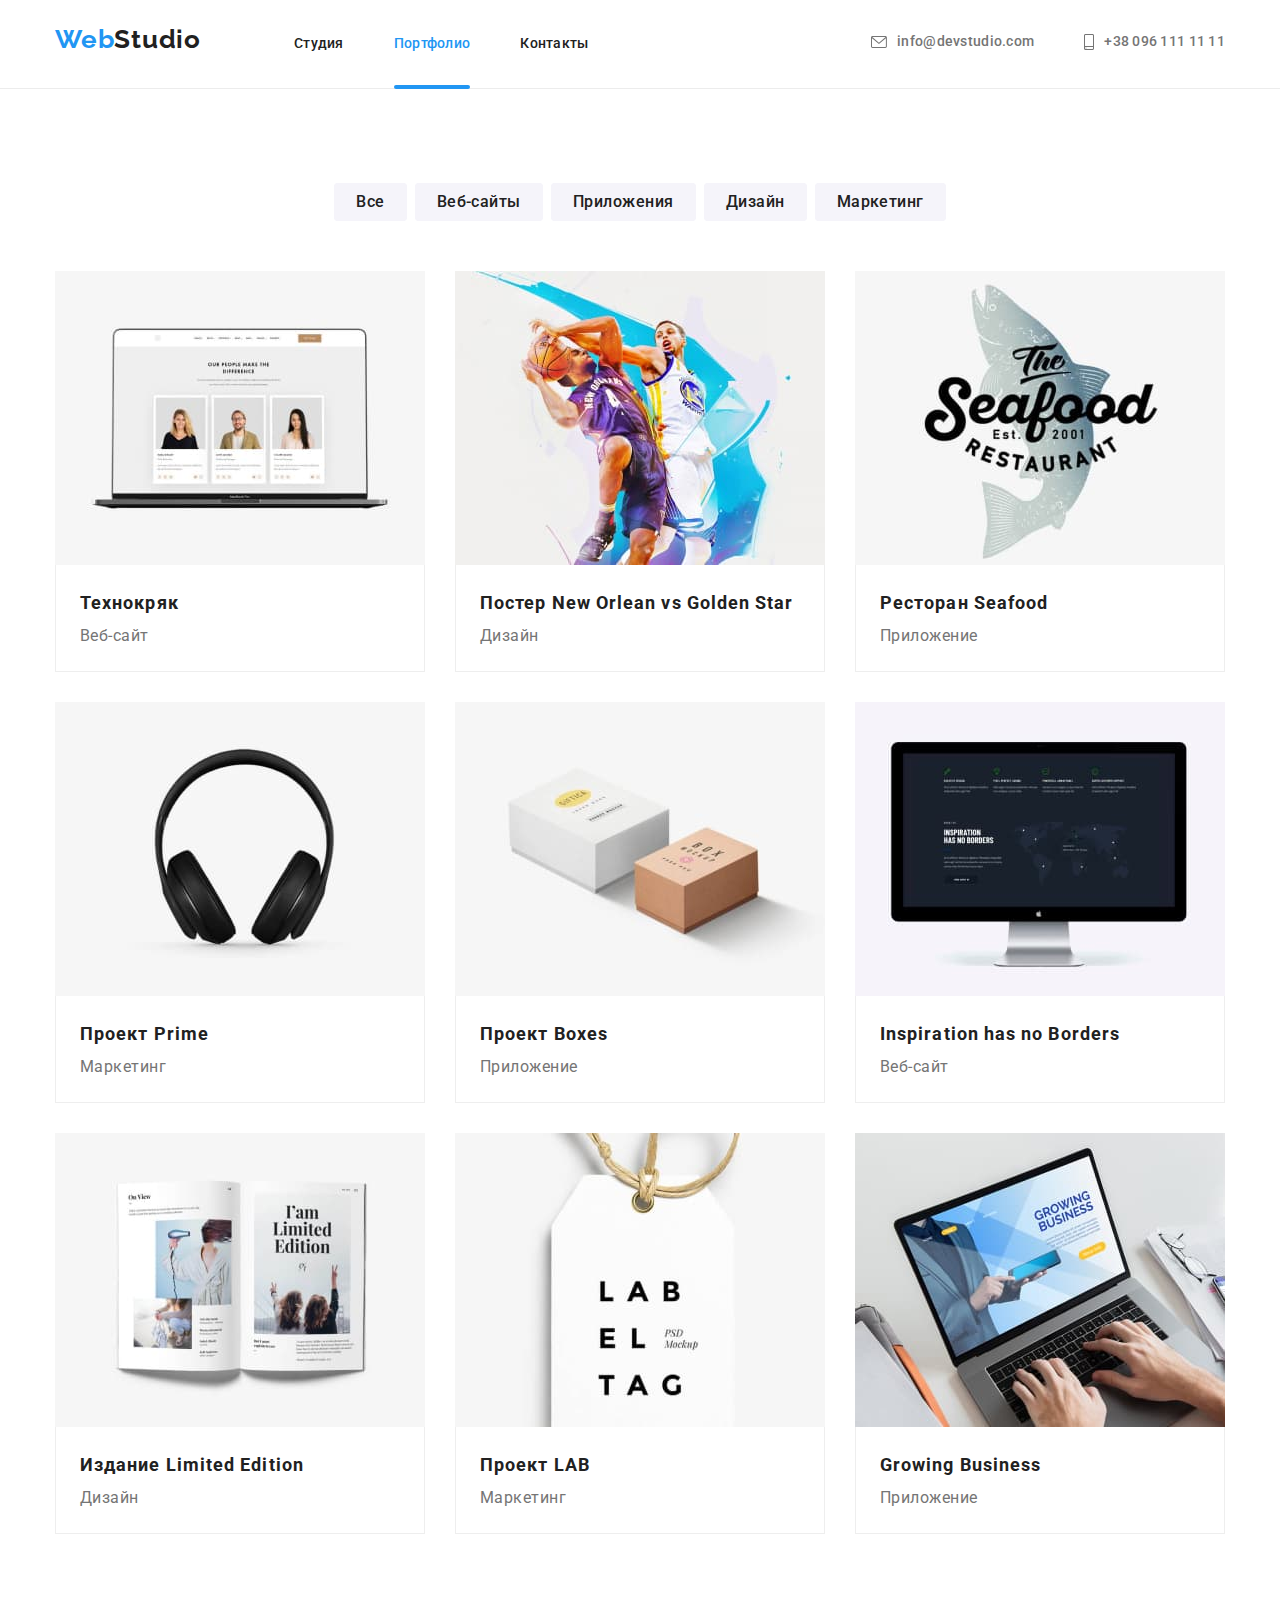
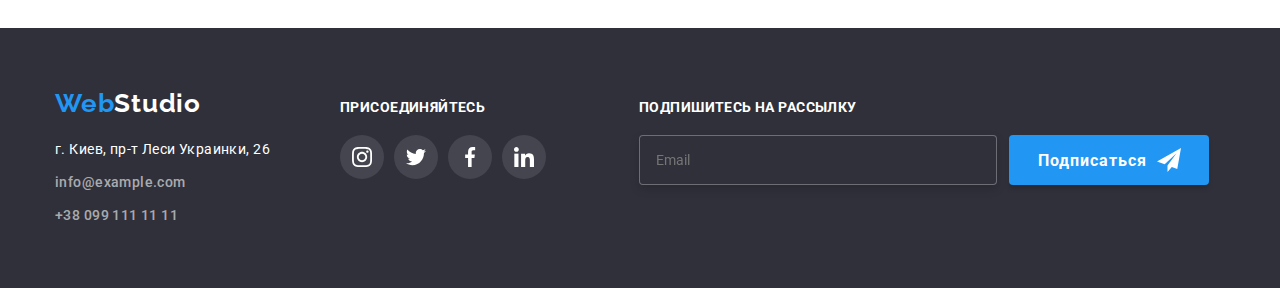
==== portfolio.html @ 43b99957 "features" ====
<!DOCTYPE html>
<html lang="en">
  <head>
    <meta charset="UTF-8" />
    <meta http-equiv="X-UA-Compatible" content="IE=edge" />
    <meta name="viewport" content="width=device-width, initial-scale=1.0" />
    <title>Document</title>
    <link rel="preconnect" href="https://fonts.gstatic.com" />
    <link
      href="https://fonts.googleapis.com/css2?family=Raleway:wght@700&family=Roboto:wght@400;500;700;900&display=swap"
      rel="stylesheet"
    />
    <link
      rel="stylesheet"
      href="https://cdnjs.cloudflare.com/ajax/libs/modern-normalize/1.0.0/modern-normalize.min.css"
    />
    <link rel="stylesheet" href="./css/main.min.css" />
  </head>
  <body>
    <!--Заголовок сайта-->
    <header class="header">
      <div class="container header__container">
        <a class="logo header__logo" href="">
          Web<span class="header__logo--color">Studio</span></a
        >
        <nav class="site-nav">
          <ul class="site-nav__list">
            <li class="site-nav__item">
              <a class="site-nav__link" href="./index.html">Студия</a>
            </li>
            <li class="site-nav__item">
              <a
                class="site-nav__link site-nav__link--current"
                href="./portfolio.html"
                >Портфолио</a
              >
            </li>
            <li class="site-nav__item">
              <a class="site-nav__link" href="">Контакты</a>
            </li>
          </ul>
        </nav>
        <ul class="header-contacts">
          <li class="header-contacts__item">
            <a class="header-contacts__link" href="mailto:info@devstudio.com">
              <svg class="header-contacts__icon" width="16" height="12">
                <use href="./images/symbol-defs.svg#envelope"></use></svg
              >info@devstudio.com</a
            >
          </li>
          <li class="header-contacts__item">
            <a class="header-contacts__link" href="tel:+380961111111">
              <svg class="header-contacts__icon" width="10" height="16">
                <use href="./images/symbol-defs.svg#smartphone"></use>
              </svg>
              +38 096 111 11 11</a
            >
          </li>
        </ul>
      </div>
    </header>
    <main>
      <section class="portfolio">
        <div class="container">
          <h1 class="visually-hidden">Примеры работ</h1>
          <ul class="portfolio__list">
            <li class="portfolio__item">
              <button type="button" class="btn-portfolio">Все</button>
            </li>
            <li class="portfolio__item">
              <button type="button" class="btn-portfolio">Веб-сайты</button>
            </li>
            <li class="portfolio__item">
              <button type="button" class="btn-portfolio">Приложения</button>
            </li>
            <li class="portfolio__item">
              <button type="button" class="btn-portfolio">Дизайн</button>
            </li>
            <li class="portfolio__item">
              <button type="button" class="btn-portfolio">Маркетинг</button>
            </li>
          </ul>
          <ul class="sample-list">
            <li class="sample-list__card">
              <div class="overlay-hidden">
                <img src="./images/img-1-2.jpg" alt="Пример веб-сайта" />
                <div class="overlay">
                  <p class="overlay__text">
                    Технокряк это современная площадка распространения
                    коронавируса. Компании используют эту платформу для
                    цифрового шпионажа и атак на защищённые сервера конкурентов.
                  </p>
                </div>
              </div>
              <div class="sample-list__text">
                <h2 class="sample-list__title">Технокряк</h2>
                <p class="sample-list__description">Веб-сайт</p>
              </div>
            </li>
            <li class="sample-list__card">
              <div class="overlay-hidden">
                <img src="./images/img-2-2.jpg" alt="Пример дизайна постера" />
                <div class="overlay">
                  <p class="overlay__text">
                    Технокряк это современная площадка распространения
                    коронавируса. Компании используют эту платформу для
                    цифрового шпионажа и атак на защищённые сервера конкурентов.
                  </p>
                </div>
              </div>
              <div class="sample-list__text">
                <h2 class="sample-list__title">
                  Постер New Orlean vs Golden Star
                </h2>
                <p class="sample-list__description">Дизайн</p>
              </div>
            </li>
            <li class="sample-list__card">
              <div class="overlay-hidden">
                <img src="./images/img-3-2.jpg" alt="Пример приложения" />
                <div class="overlay">
                  <p class="overlay__text">
                    Технокряк это современная площадка распространения
                    коронавируса. Компании используют эту платформу для
                    цифрового шпионажа и атак на защищённые сервера конкурентов.
                  </p>
                </div>
              </div>
              <div class="sample-list__text">
                <h2 class="sample-list__title">Ресторан Seafood</h2>
                <p class="sample-list__description">Приложение</p>
              </div>
            </li>
            <li class="sample-list__card">
              <div class="overlay-hidden">
                <img src="./images/img-4-2.jpg" alt="Пример маркетинг" />
                <div class="overlay">
                  <p class="overlay__text">
                    Технокряк это современная площадка распространения
                    коронавируса. Компании используют эту платформу для
                    цифрового шпионажа и атак на защищённые сервера конкурентов.
                  </p>
                </div>
              </div>
              <div class="sample-list__text">
                <h2 class="sample-list__title">Проект Prime</h2>
                <p class="sample-list__description">Маркетинг</p>
              </div>
            </li>
            <li class="sample-list__card">
              <div class="overlay-hidden">
                <img src="./images/img-5-2.jpg" alt="Пример приложения" />
                <div class="overlay">
                  <p class="overlay__text">
                    Технокряк это современная площадка распространения
                    коронавируса. Компании используют эту платформу для
                    цифрового шпионажа и атак на защищённые сервера конкурентов.
                  </p>
                </div>
              </div>
              <div class="sample-list__text">
                <h2 class="sample-list__title">Проект Boxes</h2>
                <p class="sample-list__description">Приложение</p>
              </div>
            </li>
            <li class="sample-list__card">
              <div class="overlay-hidden">
                <img src="./images/img-6-2.jpg" alt="Пример веб-сайта" />
                <div class="overlay">
                  <p class="overlay__text">
                    Технокряк это современная площадка распространения
                    коронавируса. Компании используют эту платформу для
                    цифрового шпионажа и атак на защищённые сервера конкурентов.
                  </p>
                </div>
              </div>
              <div class="sample-list__text">
                <h2 class="sample-list__title">Inspiration has no Borders</h2>
                <p class="sample-list__description">Веб-сайт</p>
              </div>
            </li>
            <li class="sample-list__card">
              <div class="overlay-hidden">
                <img src="./images/img-7-2.jpg" alt="Пример дизайна издания" />
                <div class="overlay">
                  <p class="overlay__text">
                    Технокряк это современная площадка распространения
                    коронавируса. Компании используют эту платформу для
                    цифрового шпионажа и атак на защищённые сервера конкурентов.
                  </p>
                </div>
              </div>
              <div class="sample-list__text">
                <h2 class="sample-list__title">Издание Limited Edition</h2>
                <p class="sample-list__description">Дизайн</p>
              </div>
            </li>
            <li class="sample-list__card">
              <div class="overlay-hidden">
                <img src="./images/img-8-2.jpg" alt="Пример маркетинг" />
                <div class="overlay">
                  <p class="overlay__text">
                    Технокряк это современная площадка распространения
                    коронавируса. Компании используют эту платформу для
                    цифрового шпионажа и атак на защищённые сервера конкурентов.
                  </p>
                </div>
              </div>
              <div class="sample-list__text">
                <h2 class="sample-list__title">Проект LAB</h2>
                <p class="sample-list__description">Маркетинг</p>
              </div>
            </li>
            <li class="sample-list__card">
              <div class="overlay-hidden">
                <img src="./images/img-9-2.jpg" alt="Пример приложения" />
                <div class="overlay">
                  <p class="overlay__text">
                    Технокряк это современная площадка распространения
                    коронавируса. Компании используют эту платформу для
                    цифрового шпионажа и атак на защищённые сервера конкурентов.
                  </p>
                </div>
              </div>
              <div class="sample-list__text">
                <h2 class="sample-list__title">Growing Business</h2>
                <p class="sample-list__description">Приложение</p>
              </div>
            </li>
          </ul>
        </div>
      </section>
    </main>
    <!--Подвал-->
    <footer class="footer">
      <div class="container">
        <div class="footer__flex">
          <div class="footer__thumb">
            <a class="logo footer__logo" href="">
              <span class="footer__logo--color">Web</span>Studio</a
            >
            <address class="footer__address">
              г. Киев, пр-т Леси Украинки, 26
            </address>
            <address class="footer__address">
              <a class="footer__contacts" href="mailto:info@example.com"
                >info@example.com</a
              ><br />
              <a class="footer__contacts" href="tel:+380991111111"
                >+38 099 111 11 11</a
              >
            </address>
          </div>
          <div class="footer__social-links">
            <h3 class="footer__title">Присоединяйтесь</h3>
            <ul class="footer__social-list">
              <li class="footer__social-item">
                <a class="footer__social-link" href="">
                  <svg class="footer__social-icon" width="20" height="20">
                    <use href="./images/symbol-defs.svg#instagram"></use>
                  </svg>
                </a>
              </li>
              <li class="footer__social-item">
                <a class="footer__social-link" href="">
                  <svg class="footer__social-icon" width="20" height="20">
                    <use href="./images/symbol-defs.svg#twitter"></use>
                  </svg>
                </a>
              </li>
              <li class="footer__social-item">
                <a class="footer__social-link" href="">
                  <svg class="footer__social-icon" width="20" height="20">
                    <use href="./images/symbol-defs.svg#facebook"></use>
                  </svg>
                </a>
              </li>
              <li class="footer__social-item">
                <a class="footer__social-link" href="">
                  <svg class="footer__social-icon" width="20" height="20">
                    <use href="./images/symbol-defs.svg#linkedin"></use>
                  </svg>
                </a>
              </li>
            </ul>
          </div>
          <div class="footer__mailing">
            <h3 class="footer__title">Подпишитесь на рассылку</h3>
            <div class="footer__mailing-item">
              <label for="">
                <input
                  class="footer__mailing-field"
                  type="text"
                  placeholder="Email"
                />
              </label>
              <button class="footer__submit-button">
                Подписаться
                <svg class="footer__submit-icon" width="24" height="24">
                  <use href="./images/symbol-defs.svg#icon-icon-send"></use>
                </svg>
              </button>
            </div>
          </div>
        </div>
      </div>
    </footer>
  </body>
</html>
---- css/main.min.css ----
:root{--primary-text-color: #757575;--title-text-color: #212121;--h1-text-color: #ffffff;--accent-text-color: #2196f3;--main-font: "Roboto", sans-serif;--title-font: "Raleway", sans-serif;--bg-dark-color: #2f303a;--bg-grey-color: #f5f4fa;--bg-white-color: #ffffff;--overlay-color: rgba(47, 48, 58, 0.4);--background-color: #afb1b8;--backdrop-color: rgba(0, 0, 0, 0.2)}.logo{color:var(--accent-text-color);font-family:var(--title-font);font-weight:700;font-size:26px;line-height:1.19;letter-spacing:0.03em}.header__logo--color{color:var(--title-text-color)}.footer__logo--color{color:var(--accent-text-color)}.footer__logo{color:var(--h1-text-color);display:block;margin-bottom:20px}.btn{font-family:var(--main-font);font-style:normal;font-weight:700;font-size:16px;line-height:1.87;display:-webkit-box;display:-ms-flexbox;display:flex;-webkit-box-align:center;-ms-flex-align:center;align-items:center;text-align:center;letter-spacing:0.06em;color:var(--h1-text-color);background-color:var(--accent-text-color);cursor:pointer;margin-right:auto;margin-left:auto;-webkit-box-shadow:0px 4px 4px rgba(0,0,0,0.15);box-shadow:0px 4px 4px rgba(0,0,0,0.15);border-radius:4px;border:none;min-width:200px;min-height:50px;padding:10px 32px}.btn-portfolio{font-family:var(--main-font);font-style:normal;font-weight:500;font-size:16px;line-height:1.62;text-align:center;letter-spacing:0.03em;color:var(--title-text-color);background:#f5f4fa;border-radius:4px;border:none;padding:6px 22px;cursor:pointer;-webkit-transition:background-color 250ms cubic-bezier(0.4, 0, 0.2, 1),color 250ms cubic-bezier(0.4, 0, 0.2, 1),-webkit-box-shadow 250ms cubic-bezier(0.4, 0, 0.2, 1);transition:background-color 250ms cubic-bezier(0.4, 0, 0.2, 1),color 250ms cubic-bezier(0.4, 0, 0.2, 1),-webkit-box-shadow 250ms cubic-bezier(0.4, 0, 0.2, 1);transition:background-color 250ms cubic-bezier(0.4, 0, 0.2, 1),color 250ms cubic-bezier(0.4, 0, 0.2, 1),box-shadow 250ms cubic-bezier(0.4, 0, 0.2, 1);transition:background-color 250ms cubic-bezier(0.4, 0, 0.2, 1),color 250ms cubic-bezier(0.4, 0, 0.2, 1),box-shadow 250ms cubic-bezier(0.4, 0, 0.2, 1),-webkit-box-shadow 250ms cubic-bezier(0.4, 0, 0.2, 1)}.btn-portfolio:hover,.btn-portfolio:focus{background-color:var(--accent-text-color);color:var(--h1-text-color);-webkit-box-shadow:0px 3px 1px rgba(0,0,0,0.1),0px 1px 2px rgba(0,0,0,0.08),0px 2px 2px rgba(0,0,0,0.12);box-shadow:0px 3px 1px rgba(0,0,0,0.1),0px 1px 2px rgba(0,0,0,0.08),0px 2px 2px rgba(0,0,0,0.12)}.form-button{position:absolute;height:50px;width:200px;background-color:var(--accent-text-color);border-color:var(--accent-text-color);color:var(--h1-text-color);font-size:16px;line-height:1.87;font-weight:700;letter-spacing:0.06em;left:0;right:0;top:0;bottom:-461px;margin:auto;border-radius:4px;display:inline-block;cursor:pointer;border:none;-webkit-box-shadow:0px 4px 4px rgba(0,0,0,0.15);box-shadow:0px 4px 4px rgba(0,0,0,0.15);-webkit-transition:background-color 250ms cubic-bezier(0.4, 0, 0.2, 1);transition:background-color 250ms cubic-bezier(0.4, 0, 0.2, 1)}.button-close{position:absolute;top:8px;right:8px;display:-webkit-box;display:-ms-flexbox;display:flex;-webkit-box-align:center;-ms-flex-align:center;align-items:center;-webkit-box-pack:center;-ms-flex-pack:center;justify-content:center;width:30px;height:30px;background-color:var(--h1-text-color);border:1px solid rgba(0,0,0,0.1);border-radius:50%}.button-close:hover,.button-close:focus{border-color:var(--accent-text-color);cursor:pointer;outline:none;fill:var(--accent-text-color)}.footer__submit-button{position:relative;padding-left:29px;padding-top:10px;padding-bottom:10px;padding-right:62px;display:inline-block;color:var(--h1-text-color);background-color:var(--accent-text-color);border-color:var(--accent-text-color);font-weight:700;font-size:16px;line-height:1.87;letter-spacing:0.06em;cursor:pointer;width:200px;height:50px;border:none;border-radius:4px;-webkit-box-shadow:0px 4px 4px rgba(0,0,0,0.15);box-shadow:0px 4px 4px rgba(0,0,0,0.15);-webkit-transition:background-color 250ms cubic-bezier(0.4, 0, 0.2, 1);transition:background-color 250ms cubic-bezier(0.4, 0, 0.2, 1)}html{-webkit-box-sizing:border-box;box-sizing:border-box}*,*::after,*::before{-webkit-box-sizing:border-box;box-sizing:border-box}body{font-family:var(--main-font);color:var(--primary-text-color);background:var(--bg-white-color);font-size:14px;line-height:1.71;letter-spacing:0.02em}img{display:block;max-width:100%;height:auto}.container{width:1200px;padding-left:15px;padding-right:15px;margin:0 auto}h1,h2,h3,h4,h5,h6,p,ul{margin-top:0;margin-bottom:0}a{text-decoration:none}ul{list-style:none;margin:0;padding:0}.visually-hidden{position:absolute !important;clip:rect(1px 1px 1px 1px);clip:rect(1px, 1px, 1px, 1px);padding:0 !important;border:0 !important;height:1px !important;width:1px !important;overflow:hidden}.title{-webkit-box-pack:center;-ms-flex-pack:center;justify-content:center;color:var(--title-text-color);padding-bottom:50px;font-size:36px;line-height:1.16;text-align:center;letter-spacing:0.03em}.overlay-hidden{position:relative;overflow:hidden}.header{border-bottom:1px solid #ececec}.header__container{display:-webkit-box;display:-ms-flexbox;display:flex;-webkit-box-align:baseline;-ms-flex-align:baseline;align-items:baseline}.header__logo{margin-right:93px}.site-nav__list{display:-webkit-box;display:-ms-flexbox;display:flex;list-style:none;margin:0;padding:0}.site-nav__item{position:relative;display:inline-block;padding-top:32px;padding-bottom:32px}.site-nav__item:not(:last-child){margin-right:50px}.site-nav__item .site-nav__link:hover,.site-nav__item .site-nav__link:focus{color:var(--accent-text-color);-webkit-transition:color 250ms cubic-bezier(0.4, 0, 0.2, 1);transition:color 250ms cubic-bezier(0.4, 0, 0.2, 1)}.site-nav__item .site-nav__link--current::after{content:"";display:block;width:100%;height:4px;background-color:var(--accent-text-color);border-radius:2px;position:absolute;bottom:-1px}.site-nav__item .site-nav__link:hover::after,.site-nav__item .site-nav__link:focus::after{content:"";opacity:1;-webkit-transition:-webkit-transform 250ms cubic-bezier(0.4, 0, 0.2, 1);transition:-webkit-transform 250ms cubic-bezier(0.4, 0, 0.2, 1);transition:transform 250ms cubic-bezier(0.4, 0, 0.2, 1);transition:transform 250ms cubic-bezier(0.4, 0, 0.2, 1), -webkit-transform 250ms cubic-bezier(0.4, 0, 0.2, 1)}.site-nav__link{font-weight:500;line-height:1.15;color:var(--title-text-color)}.site-nav__link--current{color:var(--accent-text-color)}.header-contacts{display:-webkit-box;display:-ms-flexbox;display:flex;margin-left:auto;padding:0;-webkit-box-align:center;-ms-flex-align:center;align-items:center;font-weight:500;font-size:14px;line-height:1.14;letter-spacing:0.02em;color:var(--primary-text-color);-webkit-transition:color 250ms cubic-bezier(0.4, 0, 0.2, 1);transition:color 250ms cubic-bezier(0.4, 0, 0.2, 1)}.header-contacts__item{margin-left:50px}.header-contacts__link{display:-webkit-box;display:-ms-flexbox;display:flex;-webkit-box-align:center;-ms-flex-align:center;align-items:center;font-weight:500;font-size:14px;line-height:1.14;letter-spacing:0.02em;color:var(--primary-text-color);-webkit-transition:color 250ms cubic-bezier(0.4, 0, 0.2, 1);transition:color 250ms cubic-bezier(0.4, 0, 0.2, 1)}.header-contacts__link:hover,.header-contacts__link:focus{color:var(--accent-text-color)}.header-contacts__icon{fill:currentColor;margin-right:10px;-webkit-transition:color 250ms cubic-bezier(0.4, 0, 0.2, 1);transition:color 250ms cubic-bezier(0.4, 0, 0.2, 1)}.hero{min-height:600px;max-width:1600px;padding-top:200px;padding-bottom:200px;margin:0 auto;background-image:-webkit-gradient(linear, left top, right top, from(var(--overlay-color)), to(var(--overlay-color))),url(../images/Img.jpg);background-image:linear-gradient(to right, var(--overlay-color), var(--overlay-color)),url(../images/Img.jpg)}.hero__title{font-weight:900;font-size:44px;line-height:1.36;text-align:center;letter-spacing:0.06em;text-transform:uppercase;color:var(--h1-text-color);padding-bottom:30px;max-width:696px;margin:0 auto}.features__container{padding-top:94px}.features__item{-ms-flex-preferred-size:calc((100% - 120px) / 4);flex-basis:calc((100% - 120px) / 4);margin-top:30px;margin-left:30px}.features__thumb{display:-webkit-box;display:-ms-flexbox;display:flex;width:270px;height:120px;-webkit-box-align:center;-ms-flex-align:center;align-items:center;-webkit-box-pack:center;-ms-flex-pack:center;justify-content:center;background:#f5f4fa;border-radius:4px}.features__text{font-size:14px;line-height:1.71;letter-spacing:0.03em;color:var(--primary-text-color);text-align:left;margin-top:10px;width:270px}.features__list{display:-webkit-box;display:-ms-flexbox;display:flex;margin-left:-30px;margin-top:-30px}.features__title{font-weight:700;font-size:14px;line-height:1.14;letter-spacing:0.03em;text-transform:uppercase;color:var(--title-text-color);margin-top:30px}.activity{padding-top:94px;padding-bottom:94px}.activity__list{display:-webkit-box;display:-ms-flexbox;display:flex}.activity__image{position:relative}.activity__image:not(:last-child){margin-right:30px}.activity__icon{position:absolute;width:370px;height:70px;bottom:0;left:0;background:rgba(47,48,58,0.8)}.activity-title{display:-webkit-box;display:-ms-flexbox;display:flex;-webkit-box-align:center;-ms-flex-align:center;align-items:center;-webkit-box-pack:center;-ms-flex-pack:center;justify-content:center;text-transform:uppercase;color:var(--h1-text-color);padding-top:27px;padding-bottom:27px;font-size:14px;line-height:1.14;text-align:center;letter-spacing:0.03em}.team__title{font-family:var(--main-font);font-weight:700;font-size:36px;line-height:1.16;text-align:center;letter-spacing:0.03em;color:var(--title-text-color);-webkit-box-pack:justify;-ms-flex-pack:justify;justify-content:space-between;padding-bottom:50px}.team{padding-top:94px;background-color:var(--bg-grey-color);padding-bottom:94px}.team__card-set{width:1200px;margin:0 auto;display:-webkit-box;display:-ms-flexbox;display:flex;-ms-flex-wrap:wrap;flex-wrap:wrap;margin-left:-30px;margin-top:-30px}.team__card-item{-ms-flex-preferred-size:calc((100% - 30px * 4) / 4);flex-basis:calc((100% - 30px * 4) / 4);margin-left:30px;margin-top:30px;text-align:center;background-color:var(--bg-white-color);-webkit-box-shadow:0px 1px 3px rgba(0,0,0,0.12),0px 1px 1px rgba(0,0,0,0.14),0px 2px 1px rgba(0,0,0,0.2);box-shadow:0px 1px 3px rgba(0,0,0,0.12),0px 1px 1px rgba(0,0,0,0.14),0px 2px 1px rgba(0,0,0,0.2);border-radius:0px 0px 4px 4px}.team__card-text{padding-top:30px;padding-bottom:30px}.team__name-item{color:var(--title-text-color);font-weight:500;font-size:16px;line-height:1.18;letter-spacing:0.03em;-webkit-box-pack:justify;-ms-flex-pack:justify;justify-content:space-between;padding-bottom:10px}.team__item-profession{font-size:16px;line-height:1.18;letter-spacing:0.03em;color:var(--primary-text-color);margin-bottom:16px}.social-links{display:-webkit-box;display:-ms-flexbox;display:flex;-webkit-box-pack:center;-ms-flex-pack:center;justify-content:center;padding:0}.social-links__item{display:-webkit-box;display:-ms-flexbox;display:flex;-webkit-box-align:center;-ms-flex-align:center;align-items:center;-webkit-box-pack:center;-ms-flex-pack:center;justify-content:center}.social-links__item:not(:last-child){margin-right:10px}.social-links__link{color:#afb1b8;width:44px;height:44px;display:-webkit-inline-box;display:-ms-inline-flexbox;display:inline-flex;-webkit-box-pack:center;-ms-flex-pack:center;justify-content:center;-webkit-box-align:center;-ms-flex-align:center;align-items:center;border-radius:50%;-webkit-transition:background-color 250ms cubic-bezier(0.4, 0, 0.2, 1),color 250ms cubic-bezier(0.4, 0, 0.2, 1);transition:background-color 250ms cubic-bezier(0.4, 0, 0.2, 1),color 250ms cubic-bezier(0.4, 0, 0.2, 1)}.social-links__link:hover,.social-links__link:focus{background:var(--accent-text-color);color:var(--h1-text-color)}.social-links__icon{fill:currentColor}.clients{padding-top:94px;padding-bottom:94px}.clients__list{display:-webkit-box;display:-ms-flexbox;display:flex;list-style:none;padding:0;margin:0;text-decoration:none}.clients__item{padding:0;margin:0;border-radius:4px;color:var(--primary-text-color)}.clients__item:not(:last-child){margin-right:30px}.clients__link{width:170px;height:92px;display:-webkit-inline-box;display:-ms-inline-flexbox;display:inline-flex;-webkit-box-pack:center;-ms-flex-pack:center;justify-content:center;-webkit-box-align:center;-ms-flex-align:center;align-items:center;border:1px solid var(--background-color);color:var(--background-color);-webkit-transition:color 250ms cubic-bezier(0.4, 0, 0.2, 1);transition:color 250ms cubic-bezier(0.4, 0, 0.2, 1)}.clients__link:hover,.clients__link:focus{color:var(--accent-text-color);border-color:var(--accent-text-color)}.clients__icon{fill:currentColor}.footer{padding-top:60px;padding-bottom:60px;background-color:var(--bg-dark-color)}.footer__flex{display:-webkit-box;display:-ms-flexbox;display:flex;-webkit-box-align:baseline;-ms-flex-align:baseline;align-items:baseline}.footer__address{font-style:inherit;font-size:14px;line-height:1.71;letter-spacing:0.03em;color:var(--h1-text-color)}.footer__contacts{display:inline-block;margin-top:9px;font-weight:500;font-size:14px;line-height:1.71;letter-spacing:0.03em;color:rgba(255,255,255,0.6);list-style:none;text-decoration:none}.footer__social-links{margin-left:70px}.footer__title{display:inline-block;font-size:14px;line-height:1.14;letter-spacing:0.03em;text-transform:uppercase;color:var(--h1-text-color);margin-bottom:20px}.footer__social-list{display:-webkit-box;display:-ms-flexbox;display:flex}.footer__social-item{-webkit-box-align:center;-ms-flex-align:center;align-items:center}.footer__social-item:not(:last-child){margin-right:10px}.footer__social-link{border-radius:50%;width:44px;height:44px;display:-webkit-inline-box;display:-ms-inline-flexbox;display:inline-flex;-webkit-box-pack:center;-ms-flex-pack:center;justify-content:center;-webkit-box-align:center;-ms-flex-align:center;align-items:center;color:var(--h1-text-color);background:rgba(255,255,255,0.1);-webkit-transition:background-color 250ms cubic-bezier(0.4, 0, 0.2, 1);transition:background-color 250ms cubic-bezier(0.4, 0, 0.2, 1)}.footer__social-link:hover,.footer__social-link:focus{background:var(--accent-text-color)}.footer__social-icon{fill:currentColor}.footer__mailing{margin-left:93px}.footer__mailing-item{display:-webkit-box;display:-ms-flexbox;display:flex}.footer__mailing-field{width:358px;height:50px;margin-right:12px;padding:15px 16px;border:1px solid rgba(255,255,255,0.3);-webkit-filter:drop-shadow(0px 4px 4px rgba(0,0,0,0.15));filter:drop-shadow(0px 4px 4px rgba(0,0,0,0.15));border-radius:4px;color:var(--h1-text-color);background-color:var(--bg-dark-color)}.footer__submit-icon{position:absolute;right:28px;top:13px;bottom:13px;fill:var(--h1-text-color)}.portfolio{padding-top:94px;padding-bottom:94px}.portfolio__list{display:-webkit-box;display:-ms-flexbox;display:flex;margin-bottom:50px;-webkit-box-pack:center;-ms-flex-pack:center;justify-content:center;padding:0}.portfolio__item{background:#f5f4fa;border-radius:4px}.portfolio__item:hover,.portfolio__item:focus{background-color:var(--accent-text-color);color:#ffffff;border-radius:4px;border:none}.portfolio__item:not(:last-child){margin-right:8px}.sample-list{display:-webkit-box;display:-ms-flexbox;display:flex;-ms-flex-wrap:wrap;flex-wrap:wrap;margin-left:-30px;margin-top:-30px}.sample-list__card{-ms-flex-preferred-size:calc((100% - 30px * 3) / 3);flex-basis:calc((100% - 30px * 3) / 3);margin-left:30px;margin-top:30px}.sample-list__card:hover .overlay,.sample-list__card:focus .overlay{opacity:1;-webkit-transform:translate(0);transform:translate(0)}.sample-list__card:focus,.sample-list__card:hover{-webkit-box-shadow:0px 1px 1px rgba(0,0,0,0.12),0px 4px 4px rgba(0,0,0,0.06),1px 4px 6px rgba(0,0,0,0.16);box-shadow:0px 1px 1px rgba(0,0,0,0.12),0px 4px 4px rgba(0,0,0,0.06),1px 4px 6px rgba(0,0,0,0.16);cursor:pointer;-webkit-transition:-webkit-transform 250ms cubic-bezier(0.4, 0, 0.2, 1);transition:-webkit-transform 250ms cubic-bezier(0.4, 0, 0.2, 1);transition:transform 250ms cubic-bezier(0.4, 0, 0.2, 1);transition:transform 250ms cubic-bezier(0.4, 0, 0.2, 1), -webkit-transform 250ms cubic-bezier(0.4, 0, 0.2, 1)}.sample-list__text{padding:20px 24px;border:1px solid #eee;border-top:none}.overlay{position:absolute;width:370px;height:294px;left:0;top:0;background:rgba(33,150,243,0.9);color:var(--h1-text-color);padding:63px 24px;font-size:18px;line-height:1.56;letter-spacing:0.03em;opacity:0;-webkit-transform:translateY(100%);transform:translateY(100%);-webkit-transition:-webkit-transform 250ms cubic-bezier(0.4, 0, 0.2, 1);transition:-webkit-transform 250ms cubic-bezier(0.4, 0, 0.2, 1);transition:transform 250ms cubic-bezier(0.4, 0, 0.2, 1);transition:transform 250ms cubic-bezier(0.4, 0, 0.2, 1), -webkit-transform 250ms cubic-bezier(0.4, 0, 0.2, 1);opacity:0}.sample-list__title{font-weight:700;font-size:18px;line-height:2;letter-spacing:0.06em;color:var(--title-text-color);text-decoration:none}.sample-list__description{font-size:16px;line-height:1.87;letter-spacing:0.03em;color:var(--primary-text-color)}.backdrop{position:fixed;top:0;left:0;width:100%;height:100%;background-color:var(--backdrop-color);z-index:2;opacity:1;-webkit-transition:opacity 250ms cubic-bezier(0.4, 0, 0.2, 1);transition:opacity 250ms cubic-bezier(0.4, 0, 0.2, 1)}.backdrop.is-hidden{opacity:0;pointer-events:none}.modal{position:absolute;width:528px;height:581px;top:50%;left:50%;-webkit-transform:translate(-50%, -50%) scale(1);transform:translate(-50%, -50%) scale(1);border-radius:4px;background-color:var(--bg-white-color);padding:40px}.icon-close{background-color:var(--h1-text-color)}.form__input{position:relative;display:block;width:448px;height:40px;border-radius:4px;border:1px solid rgba(33,33,33,0.2);padding-left:42px;padding-right:12px;-webkit-box-sizing:border-box;box-sizing:border-box;-webkit-transition:border-color 250ms cubic-bezier(0.4, 0, 0.2, 1),fill 250ms cubic-bezier(0.4, 0, 0.2, 1);transition:border-color 250ms cubic-bezier(0.4, 0, 0.2, 1),fill 250ms cubic-bezier(0.4, 0, 0.2, 1)}.form__input:hover,.form__input:focus{border-color:var(--accent-text-color);cursor:pointer;outline:none}.form__input:hover+.form__icon,.form__input:focus+.form__icon{fill:var(--accent-text-color)}.form__input-comment{width:448px;height:120px;resize:none;border:1px solid rgba(33,33,33,0.2);border-radius:4px;padding:12px 16px;margin-bottom:20px;-webkit-box-sizing:border-box;box-sizing:border-box}.form__input-comment:hover,.form__input-comment:focus{border-color:var(--accent-text-color);cursor:pointer;outline:none}.form__label{margin-bottom:4px;font-weight:400;font-size:12px;line-height:1.17;letter-spacing:0.01em;color:var(--primary-text-color);text-align:left}.form__title{font-size:20px;font-style:700;line-height:1.15;text-align:center;color:var(--title-text-color);padding-bottom:12px;letter-spacing:0.03em}.form__field{position:relative;display:-webkit-box;display:-ms-flexbox;display:flex;-webkit-box-orient:vertical;-webkit-box-direction:normal;-ms-flex-direction:column;flex-direction:column;margin-bottom:10px}.form__icon{position:absolute;left:15px;top:50%;-webkit-transition:fill 250ms cubic-bezier(0.4, 0, 0.2, 1);transition:fill 250ms cubic-bezier(0.4, 0, 0.2, 1)}.agreement{color:var(--accent-text-color)}.checkbox-agree{display:inline-block;width:16px;height:15px;margin-right:8px;border:2px solid var(--primary-text-color);border-radius:2px;font-size:14px;line-height:1.46}.user-checkbox::before{content:"";display:inline-block;width:16px;height:15px}.checkbox-agree:checked+.user-checkbox::before{background-image:url(./images/symbol-defs.svg#icon-full-check);border-color:var(--accent-text-color);background-color:var(--accent-text-color)}.checkbox-agree:checked+.check{border-color:var(--accent-text-color);background-image:url(../images/Vector-3.svg);background-color:var(--accent-text-color)}.check{display:inline-block;width:16px;height:15px;margin-right:8px;border:2px solid var(--title-text-color);border-radius:2px}.checkbox-agree:checked ~ .icon-check{opacity:1;-webkit-transform:scale(1.2);transform:scale(1.2)}.form-agree-text{display:inline-block}
/*# sourceMappingURL=main.min.css.map */
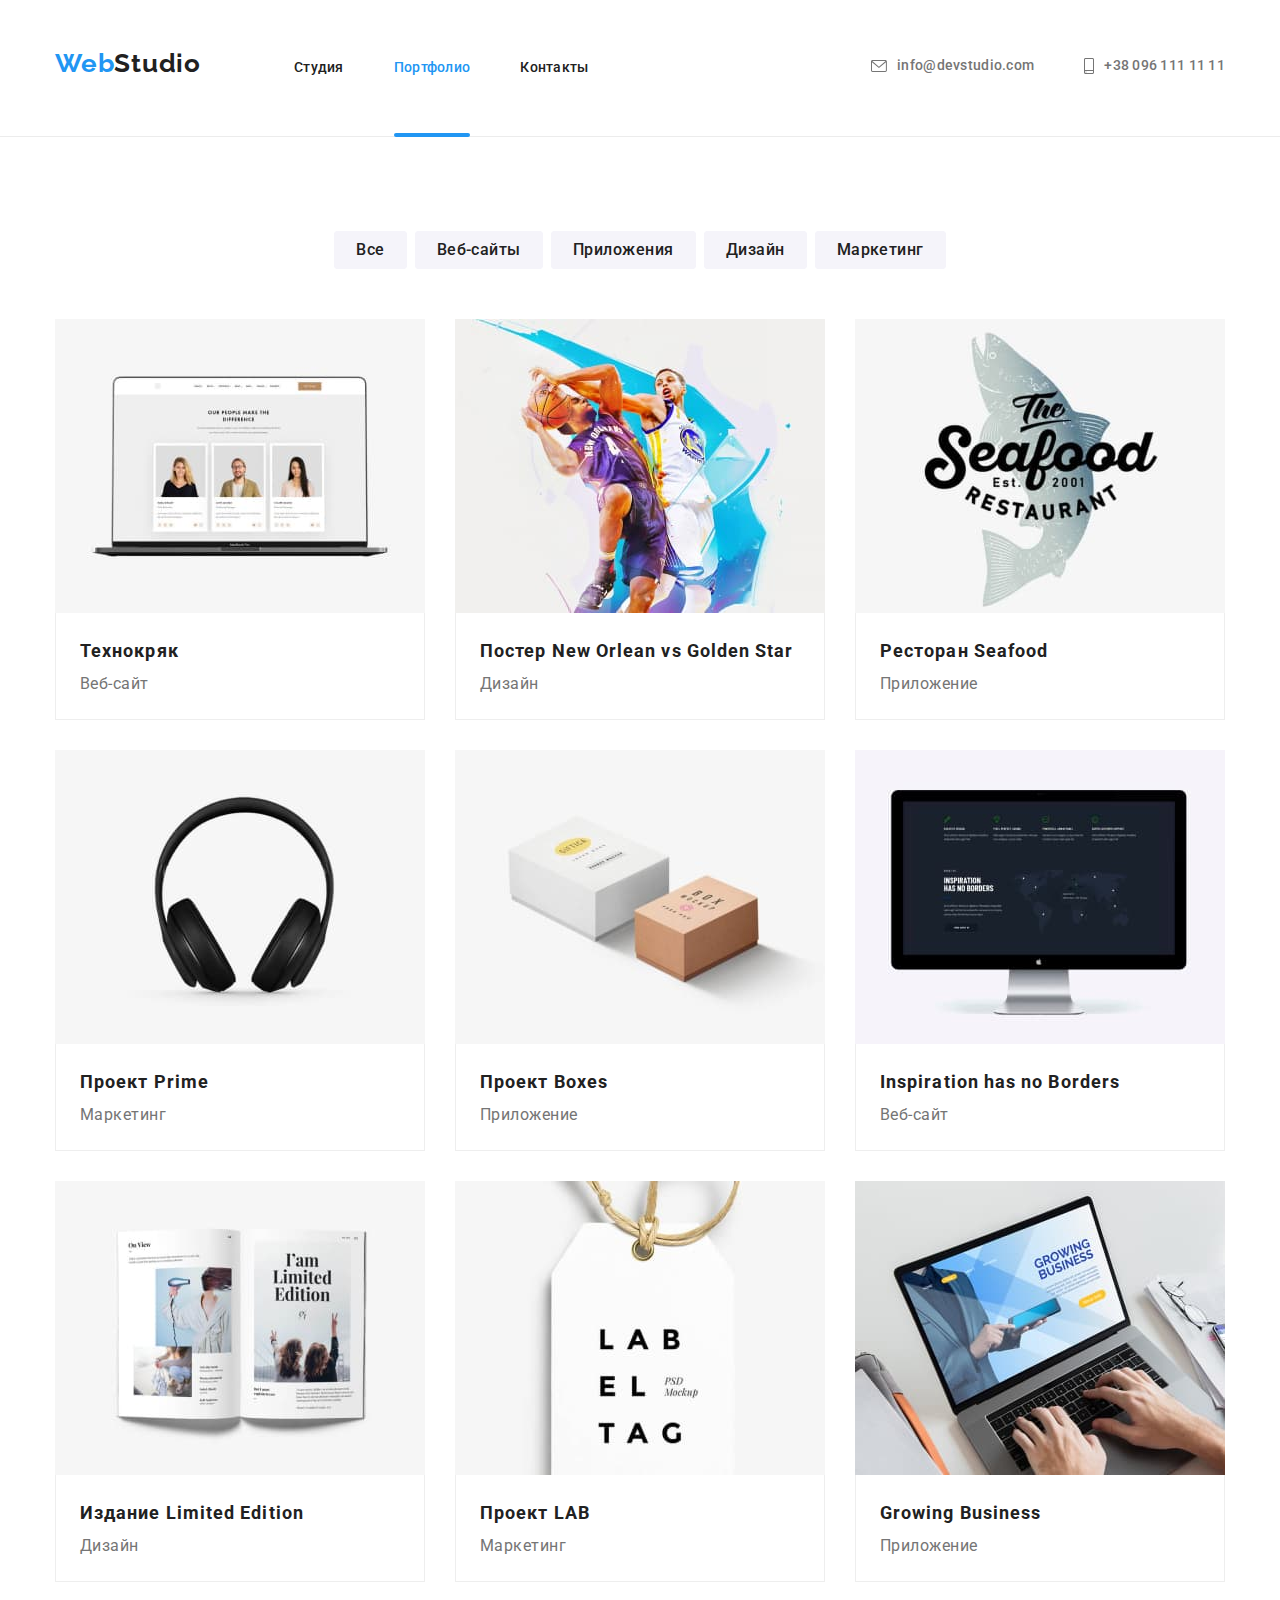
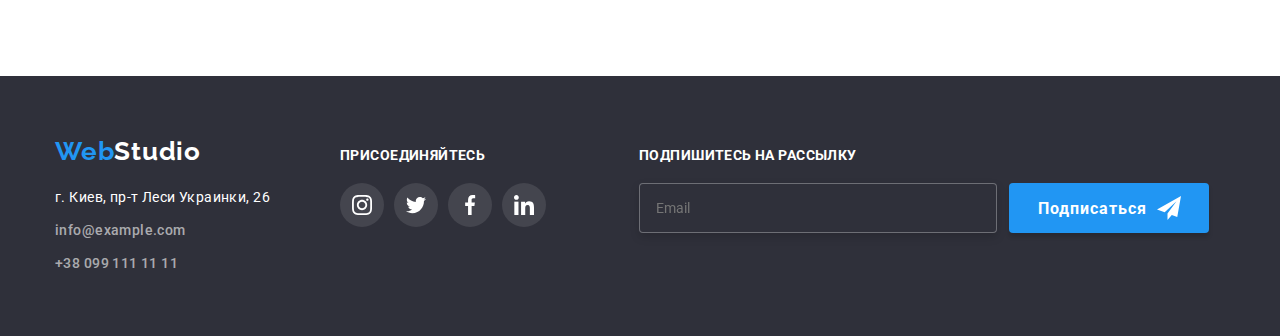
==== commit ee64f985: "portfolio done" ====
--- a/portfolio.html
+++ b/portfolio.html
@@ -82,150 +82,183 @@
           </ul>
           <ul class="sample-list">
             <li class="sample-list__card">
-              <div class="overlay-hidden">
-                <img src="./images/img-1-2.jpg" alt="Пример веб-сайта" />
-                <div class="overlay">
-                  <p class="overlay__text">
-                    Технокряк это современная площадка распространения
-                    коронавируса. Компании используют эту платформу для
-                    цифрового шпионажа и атак на защищённые сервера конкурентов.
-                  </p>
-                </div>
-              </div>
-              <div class="sample-list__text">
-                <h2 class="sample-list__title">Технокряк</h2>
-                <p class="sample-list__description">Веб-сайт</p>
-              </div>
-            </li>
-            <li class="sample-list__card">
-              <div class="overlay-hidden">
-                <img src="./images/img-2-2.jpg" alt="Пример дизайна постера" />
-                <div class="overlay">
-                  <p class="overlay__text">
-                    Технокряк это современная площадка распространения
-                    коронавируса. Компании используют эту платформу для
-                    цифрового шпионажа и атак на защищённые сервера конкурентов.
-                  </p>
-                </div>
-              </div>
-              <div class="sample-list__text">
-                <h2 class="sample-list__title">
-                  Постер New Orlean vs Golden Star
-                </h2>
-                <p class="sample-list__description">Дизайн</p>
-              </div>
-            </li>
-            <li class="sample-list__card">
-              <div class="overlay-hidden">
-                <img src="./images/img-3-2.jpg" alt="Пример приложения" />
-                <div class="overlay">
-                  <p class="overlay__text">
-                    Технокряк это современная площадка распространения
-                    коронавируса. Компании используют эту платформу для
-                    цифрового шпионажа и атак на защищённые сервера конкурентов.
-                  </p>
-                </div>
-              </div>
-              <div class="sample-list__text">
-                <h2 class="sample-list__title">Ресторан Seafood</h2>
-                <p class="sample-list__description">Приложение</p>
-              </div>
-            </li>
-            <li class="sample-list__card">
-              <div class="overlay-hidden">
-                <img src="./images/img-4-2.jpg" alt="Пример маркетинг" />
-                <div class="overlay">
-                  <p class="overlay__text">
-                    Технокряк это современная площадка распространения
-                    коронавируса. Компании используют эту платформу для
-                    цифрового шпионажа и атак на защищённые сервера конкурентов.
-                  </p>
-                </div>
-              </div>
-              <div class="sample-list__text">
-                <h2 class="sample-list__title">Проект Prime</h2>
-                <p class="sample-list__description">Маркетинг</p>
-              </div>
-            </li>
-            <li class="sample-list__card">
-              <div class="overlay-hidden">
-                <img src="./images/img-5-2.jpg" alt="Пример приложения" />
-                <div class="overlay">
-                  <p class="overlay__text">
-                    Технокряк это современная площадка распространения
-                    коронавируса. Компании используют эту платформу для
-                    цифрового шпионажа и атак на защищённые сервера конкурентов.
-                  </p>
-                </div>
-              </div>
-              <div class="sample-list__text">
-                <h2 class="sample-list__title">Проект Boxes</h2>
-                <p class="sample-list__description">Приложение</p>
-              </div>
-            </li>
-            <li class="sample-list__card">
-              <div class="overlay-hidden">
-                <img src="./images/img-6-2.jpg" alt="Пример веб-сайта" />
-                <div class="overlay">
-                  <p class="overlay__text">
-                    Технокряк это современная площадка распространения
-                    коронавируса. Компании используют эту платформу для
-                    цифрового шпионажа и атак на защищённые сервера конкурентов.
-                  </p>
-                </div>
-              </div>
-              <div class="sample-list__text">
-                <h2 class="sample-list__title">Inspiration has no Borders</h2>
-                <p class="sample-list__description">Веб-сайт</p>
-              </div>
-            </li>
-            <li class="sample-list__card">
-              <div class="overlay-hidden">
-                <img src="./images/img-7-2.jpg" alt="Пример дизайна издания" />
-                <div class="overlay">
-                  <p class="overlay__text">
-                    Технокряк это современная площадка распространения
-                    коронавируса. Компании используют эту платформу для
-                    цифрового шпионажа и атак на защищённые сервера конкурентов.
-                  </p>
-                </div>
-              </div>
-              <div class="sample-list__text">
-                <h2 class="sample-list__title">Издание Limited Edition</h2>
-                <p class="sample-list__description">Дизайн</p>
-              </div>
-            </li>
-            <li class="sample-list__card">
-              <div class="overlay-hidden">
-                <img src="./images/img-8-2.jpg" alt="Пример маркетинг" />
-                <div class="overlay">
-                  <p class="overlay__text">
-                    Технокряк это современная площадка распространения
-                    коронавируса. Компании используют эту платформу для
-                    цифрового шпионажа и атак на защищённые сервера конкурентов.
-                  </p>
-                </div>
-              </div>
-              <div class="sample-list__text">
-                <h2 class="sample-list__title">Проект LAB</h2>
-                <p class="sample-list__description">Маркетинг</p>
-              </div>
-            </li>
-            <li class="sample-list__card">
-              <div class="overlay-hidden">
-                <img src="./images/img-9-2.jpg" alt="Пример приложения" />
-                <div class="overlay">
-                  <p class="overlay__text">
-                    Технокряк это современная площадка распространения
-                    коронавируса. Компании используют эту платформу для
-                    цифрового шпионажа и атак на защищённые сервера конкурентов.
-                  </p>
-                </div>
-              </div>
-              <div class="sample-list__text">
-                <h2 class="sample-list__title">Growing Business</h2>
-                <p class="sample-list__description">Приложение</p>
-              </div>
+              <a class="sample-list__link" href="#">
+                <div class="overlay-hidden">
+                  <img src="./images/img-1-2.jpg" alt="Пример веб-сайта" />
+                  <div class="overlay">
+                    <p class="overlay__text">
+                      Технокряк это современная площадка распространения
+                      коронавируса. Компании используют эту платформу для
+                      цифрового шпионажа и атак на защищённые сервера
+                      конкурентов.
+                    </p>
+                  </div>
+                </div>
+                <div class="sample-list__text">
+                  <h2 class="sample-list__title">Технокряк</h2>
+                  <p class="sample-list__description">Веб-сайт</p>
+                </div>
+              </a>
+            </li>
+            <li class="sample-list__card">
+              <a class="sample-list__link" href="#">
+                <div class="overlay-hidden">
+                  <img
+                    src="./images/img-2-2.jpg"
+                    alt="Пример дизайна постера"
+                  />
+                  <div class="overlay">
+                    <p class="overlay__text">
+                      Технокряк это современная площадка распространения
+                      коронавируса. Компании используют эту платформу для
+                      цифрового шпионажа и атак на защищённые сервера
+                      конкурентов.
+                    </p>
+                  </div>
+                </div>
+                <div class="sample-list__text">
+                  <h2 class="sample-list__title">
+                    Постер New Orlean vs Golden Star
+                  </h2>
+                  <p class="sample-list__description">Дизайн</p>
+                </div>
+              </a>
+            </li>
+            <li class="sample-list__card">
+              <a class="sample-list__link" href="#">
+                <div class="overlay-hidden">
+                  <img src="./images/img-3-2.jpg" alt="Пример приложения" />
+                  <div class="overlay">
+                    <p class="overlay__text">
+                      Технокряк это современная площадка распространения
+                      коронавируса. Компании используют эту платформу для
+                      цифрового шпионажа и атак на защищённые сервера
+                      конкурентов.
+                    </p>
+                  </div>
+                </div>
+                <div class="sample-list__text">
+                  <h2 class="sample-list__title">Ресторан Seafood</h2>
+                  <p class="sample-list__description">Приложение</p>
+                </div>
+              </a>
+            </li>
+            <li class="sample-list__card">
+              <a class="sample-list__link" href="#">
+                <div class="overlay-hidden">
+                  <img src="./images/img-4-2.jpg" alt="Пример маркетинг" />
+                  <div class="overlay">
+                    <p class="overlay__text">
+                      Технокряк это современная площадка распространения
+                      коронавируса. Компании используют эту платформу для
+                      цифрового шпионажа и атак на защищённые сервера
+                      конкурентов.
+                    </p>
+                  </div>
+                </div>
+                <div class="sample-list__text">
+                  <h2 class="sample-list__title">Проект Prime</h2>
+                  <p class="sample-list__description">Маркетинг</p>
+                </div>
+              </a>
+            </li>
+            <li class="sample-list__card">
+              <a class="sample-list__link" href="#">
+                <div class="overlay-hidden">
+                  <img src="./images/img-5-2.jpg" alt="Пример приложения" />
+                  <div class="overlay">
+                    <p class="overlay__text">
+                      Технокряк это современная площадка распространения
+                      коронавируса. Компании используют эту платформу для
+                      цифрового шпионажа и атак на защищённые сервера
+                      конкурентов.
+                    </p>
+                  </div>
+                </div>
+                <div class="sample-list__text">
+                  <h2 class="sample-list__title">Проект Boxes</h2>
+                  <p class="sample-list__description">Приложение</p>
+                </div>
+              </a>
+            </li>
+            <li class="sample-list__card">
+              <a class="sample-list__link" href="#">
+                <div class="overlay-hidden">
+                  <img src="./images/img-6-2.jpg" alt="Пример веб-сайта" />
+                  <div class="overlay">
+                    <p class="overlay__text">
+                      Технокряк это современная площадка распространения
+                      коронавируса. Компании используют эту платформу для
+                      цифрового шпионажа и атак на защищённые сервера
+                      конкурентов.
+                    </p>
+                  </div>
+                </div>
+                <div class="sample-list__text">
+                  <h2 class="sample-list__title">Inspiration has no Borders</h2>
+                  <p class="sample-list__description">Веб-сайт</p>
+                </div>
+              </a>
+            </li>
+            <li class="sample-list__card">
+              <a class="sample-list__link" href="#">
+                <div class="overlay-hidden">
+                  <img
+                    src="./images/img-7-2.jpg"
+                    alt="Пример дизайна издания"
+                  />
+                  <div class="overlay">
+                    <p class="overlay__text">
+                      Технокряк это современная площадка распространения
+                      коронавируса. Компании используют эту платформу для
+                      цифрового шпионажа и атак на защищённые сервера
+                      конкурентов.
+                    </p>
+                  </div>
+                </div>
+                <div class="sample-list__text">
+                  <h2 class="sample-list__title">Издание Limited Edition</h2>
+                  <p class="sample-list__description">Дизайн</p>
+                </div>
+              </a>
+            </li>
+            <li class="sample-list__card">
+              <a class="sample-list__link" href="#">
+                <div class="overlay-hidden">
+                  <img src="./images/img-8-2.jpg" alt="Пример маркетинг" />
+                  <div class="overlay">
+                    <p class="overlay__text">
+                      Технокряк это современная площадка распространения
+                      коронавируса. Компании используют эту платформу для
+                      цифрового шпионажа и атак на защищённые сервера
+                      конкурентов.
+                    </p>
+                  </div>
+                </div>
+                <div class="sample-list__text">
+                  <h2 class="sample-list__title">Проект LAB</h2>
+                  <p class="sample-list__description">Маркетинг</p>
+                </div>
+              </a>
+            </li>
+            <li class="sample-list__card">
+              <a class="sample-list__link" href="#">
+                <div class="overlay-hidden">
+                  <img src="./images/img-9-2.jpg" alt="Пример приложения" />
+                  <div class="overlay">
+                    <p class="overlay__text">
+                      Технокряк это современная площадка распространения
+                      коронавируса. Компании используют эту платформу для
+                      цифрового шпионажа и атак на защищённые сервера
+                      конкурентов.
+                    </p>
+                  </div>
+                </div>
+                <div class="sample-list__text">
+                  <h2 class="sample-list__title">Growing Business</h2>
+                  <p class="sample-list__description">Приложение</p>
+                </div>
+              </a>
             </li>
           </ul>
         </div>
--- a/css/main.min.css
+++ b/css/main.min.css
@@ -1,2 +1,2 @@
-:root{--primary-text-color: #757575;--title-text-color: #212121;--h1-text-color: #ffffff;--accent-text-color: #2196f3;--main-font: "Roboto", sans-serif;--title-font: "Raleway", sans-serif;--bg-dark-color: #2f303a;--bg-grey-color: #f5f4fa;--bg-white-color: #ffffff;--overlay-color: rgba(47, 48, 58, 0.4);--background-color: #afb1b8;--backdrop-color: rgba(0, 0, 0, 0.2)}.logo{color:var(--accent-text-color);font-family:var(--title-font);font-weight:700;font-size:26px;line-height:1.19;letter-spacing:0.03em}.header__logo--color{color:var(--title-text-color)}.footer__logo--color{color:var(--accent-text-color)}.footer__logo{color:var(--h1-text-color);display:block;margin-bottom:20px}.btn{font-family:var(--main-font);font-style:normal;font-weight:700;font-size:16px;line-height:1.87;display:-webkit-box;display:-ms-flexbox;display:flex;-webkit-box-align:center;-ms-flex-align:center;align-items:center;text-align:center;letter-spacing:0.06em;color:var(--h1-text-color);background-color:var(--accent-text-color);cursor:pointer;margin-right:auto;margin-left:auto;-webkit-box-shadow:0px 4px 4px rgba(0,0,0,0.15);box-shadow:0px 4px 4px rgba(0,0,0,0.15);border-radius:4px;border:none;min-width:200px;min-height:50px;padding:10px 32px}.btn-portfolio{font-family:var(--main-font);font-style:normal;font-weight:500;font-size:16px;line-height:1.62;text-align:center;letter-spacing:0.03em;color:var(--title-text-color);background:#f5f4fa;border-radius:4px;border:none;padding:6px 22px;cursor:pointer;-webkit-transition:background-color 250ms cubic-bezier(0.4, 0, 0.2, 1),color 250ms cubic-bezier(0.4, 0, 0.2, 1),-webkit-box-shadow 250ms cubic-bezier(0.4, 0, 0.2, 1);transition:background-color 250ms cubic-bezier(0.4, 0, 0.2, 1),color 250ms cubic-bezier(0.4, 0, 0.2, 1),-webkit-box-shadow 250ms cubic-bezier(0.4, 0, 0.2, 1);transition:background-color 250ms cubic-bezier(0.4, 0, 0.2, 1),color 250ms cubic-bezier(0.4, 0, 0.2, 1),box-shadow 250ms cubic-bezier(0.4, 0, 0.2, 1);transition:background-color 250ms cubic-bezier(0.4, 0, 0.2, 1),color 250ms cubic-bezier(0.4, 0, 0.2, 1),box-shadow 250ms cubic-bezier(0.4, 0, 0.2, 1),-webkit-box-shadow 250ms cubic-bezier(0.4, 0, 0.2, 1)}.btn-portfolio:hover,.btn-portfolio:focus{background-color:var(--accent-text-color);color:var(--h1-text-color);-webkit-box-shadow:0px 3px 1px rgba(0,0,0,0.1),0px 1px 2px rgba(0,0,0,0.08),0px 2px 2px rgba(0,0,0,0.12);box-shadow:0px 3px 1px rgba(0,0,0,0.1),0px 1px 2px rgba(0,0,0,0.08),0px 2px 2px rgba(0,0,0,0.12)}.form-button{position:absolute;height:50px;width:200px;background-color:var(--accent-text-color);border-color:var(--accent-text-color);color:var(--h1-text-color);font-size:16px;line-height:1.87;font-weight:700;letter-spacing:0.06em;left:0;right:0;top:0;bottom:-461px;margin:auto;border-radius:4px;display:inline-block;cursor:pointer;border:none;-webkit-box-shadow:0px 4px 4px rgba(0,0,0,0.15);box-shadow:0px 4px 4px rgba(0,0,0,0.15);-webkit-transition:background-color 250ms cubic-bezier(0.4, 0, 0.2, 1);transition:background-color 250ms cubic-bezier(0.4, 0, 0.2, 1)}.button-close{position:absolute;top:8px;right:8px;display:-webkit-box;display:-ms-flexbox;display:flex;-webkit-box-align:center;-ms-flex-align:center;align-items:center;-webkit-box-pack:center;-ms-flex-pack:center;justify-content:center;width:30px;height:30px;background-color:var(--h1-text-color);border:1px solid rgba(0,0,0,0.1);border-radius:50%}.button-close:hover,.button-close:focus{border-color:var(--accent-text-color);cursor:pointer;outline:none;fill:var(--accent-text-color)}.footer__submit-button{position:relative;padding-left:29px;padding-top:10px;padding-bottom:10px;padding-right:62px;display:inline-block;color:var(--h1-text-color);background-color:var(--accent-text-color);border-color:var(--accent-text-color);font-weight:700;font-size:16px;line-height:1.87;letter-spacing:0.06em;cursor:pointer;width:200px;height:50px;border:none;border-radius:4px;-webkit-box-shadow:0px 4px 4px rgba(0,0,0,0.15);box-shadow:0px 4px 4px rgba(0,0,0,0.15);-webkit-transition:background-color 250ms cubic-bezier(0.4, 0, 0.2, 1);transition:background-color 250ms cubic-bezier(0.4, 0, 0.2, 1)}html{-webkit-box-sizing:border-box;box-sizing:border-box}*,*::after,*::before{-webkit-box-sizing:border-box;box-sizing:border-box}body{font-family:var(--main-font);color:var(--primary-text-color);background:var(--bg-white-color);font-size:14px;line-height:1.71;letter-spacing:0.02em}img{display:block;max-width:100%;height:auto}.container{width:1200px;padding-left:15px;padding-right:15px;margin:0 auto}h1,h2,h3,h4,h5,h6,p,ul{margin-top:0;margin-bottom:0}a{text-decoration:none}ul{list-style:none;margin:0;padding:0}.visually-hidden{position:absolute !important;clip:rect(1px 1px 1px 1px);clip:rect(1px, 1px, 1px, 1px);padding:0 !important;border:0 !important;height:1px !important;width:1px !important;overflow:hidden}.title{-webkit-box-pack:center;-ms-flex-pack:center;justify-content:center;color:var(--title-text-color);padding-bottom:50px;font-size:36px;line-height:1.16;text-align:center;letter-spacing:0.03em}.overlay-hidden{position:relative;overflow:hidden}.header{border-bottom:1px solid #ececec}.header__container{display:-webkit-box;display:-ms-flexbox;display:flex;-webkit-box-align:baseline;-ms-flex-align:baseline;align-items:baseline}.header__logo{margin-right:93px}.site-nav__list{display:-webkit-box;display:-ms-flexbox;display:flex;list-style:none;margin:0;padding:0}.site-nav__item{position:relative;display:inline-block;padding-top:32px;padding-bottom:32px}.site-nav__item:not(:last-child){margin-right:50px}.site-nav__item .site-nav__link:hover,.site-nav__item .site-nav__link:focus{color:var(--accent-text-color);-webkit-transition:color 250ms cubic-bezier(0.4, 0, 0.2, 1);transition:color 250ms cubic-bezier(0.4, 0, 0.2, 1)}.site-nav__item .site-nav__link--current::after{content:"";display:block;width:100%;height:4px;background-color:var(--accent-text-color);border-radius:2px;position:absolute;bottom:-1px}.site-nav__item .site-nav__link:hover::after,.site-nav__item .site-nav__link:focus::after{content:"";opacity:1;-webkit-transition:-webkit-transform 250ms cubic-bezier(0.4, 0, 0.2, 1);transition:-webkit-transform 250ms cubic-bezier(0.4, 0, 0.2, 1);transition:transform 250ms cubic-bezier(0.4, 0, 0.2, 1);transition:transform 250ms cubic-bezier(0.4, 0, 0.2, 1), -webkit-transform 250ms cubic-bezier(0.4, 0, 0.2, 1)}.site-nav__link{font-weight:500;line-height:1.15;color:var(--title-text-color)}.site-nav__link--current{color:var(--accent-text-color)}.header-contacts{display:-webkit-box;display:-ms-flexbox;display:flex;margin-left:auto;padding:0;-webkit-box-align:center;-ms-flex-align:center;align-items:center;font-weight:500;font-size:14px;line-height:1.14;letter-spacing:0.02em;color:var(--primary-text-color);-webkit-transition:color 250ms cubic-bezier(0.4, 0, 0.2, 1);transition:color 250ms cubic-bezier(0.4, 0, 0.2, 1)}.header-contacts__item{margin-left:50px}.header-contacts__link{display:-webkit-box;display:-ms-flexbox;display:flex;-webkit-box-align:center;-ms-flex-align:center;align-items:center;font-weight:500;font-size:14px;line-height:1.14;letter-spacing:0.02em;color:var(--primary-text-color);-webkit-transition:color 250ms cubic-bezier(0.4, 0, 0.2, 1);transition:color 250ms cubic-bezier(0.4, 0, 0.2, 1)}.header-contacts__link:hover,.header-contacts__link:focus{color:var(--accent-text-color)}.header-contacts__icon{fill:currentColor;margin-right:10px;-webkit-transition:color 250ms cubic-bezier(0.4, 0, 0.2, 1);transition:color 250ms cubic-bezier(0.4, 0, 0.2, 1)}.hero{min-height:600px;max-width:1600px;padding-top:200px;padding-bottom:200px;margin:0 auto;background-image:-webkit-gradient(linear, left top, right top, from(var(--overlay-color)), to(var(--overlay-color))),url(../images/Img.jpg);background-image:linear-gradient(to right, var(--overlay-color), var(--overlay-color)),url(../images/Img.jpg)}.hero__title{font-weight:900;font-size:44px;line-height:1.36;text-align:center;letter-spacing:0.06em;text-transform:uppercase;color:var(--h1-text-color);padding-bottom:30px;max-width:696px;margin:0 auto}.features__container{padding-top:94px}.features__item{-ms-flex-preferred-size:calc((100% - 120px) / 4);flex-basis:calc((100% - 120px) / 4);margin-top:30px;margin-left:30px}.features__thumb{display:-webkit-box;display:-ms-flexbox;display:flex;width:270px;height:120px;-webkit-box-align:center;-ms-flex-align:center;align-items:center;-webkit-box-pack:center;-ms-flex-pack:center;justify-content:center;background:#f5f4fa;border-radius:4px}.features__text{font-size:14px;line-height:1.71;letter-spacing:0.03em;color:var(--primary-text-color);text-align:left;margin-top:10px;width:270px}.features__list{display:-webkit-box;display:-ms-flexbox;display:flex;margin-left:-30px;margin-top:-30px}.features__title{font-weight:700;font-size:14px;line-height:1.14;letter-spacing:0.03em;text-transform:uppercase;color:var(--title-text-color);margin-top:30px}.activity{padding-top:94px;padding-bottom:94px}.activity__list{display:-webkit-box;display:-ms-flexbox;display:flex}.activity__image{position:relative}.activity__image:not(:last-child){margin-right:30px}.activity__icon{position:absolute;width:370px;height:70px;bottom:0;left:0;background:rgba(47,48,58,0.8)}.activity-title{display:-webkit-box;display:-ms-flexbox;display:flex;-webkit-box-align:center;-ms-flex-align:center;align-items:center;-webkit-box-pack:center;-ms-flex-pack:center;justify-content:center;text-transform:uppercase;color:var(--h1-text-color);padding-top:27px;padding-bottom:27px;font-size:14px;line-height:1.14;text-align:center;letter-spacing:0.03em}.team__title{font-family:var(--main-font);font-weight:700;font-size:36px;line-height:1.16;text-align:center;letter-spacing:0.03em;color:var(--title-text-color);-webkit-box-pack:justify;-ms-flex-pack:justify;justify-content:space-between;padding-bottom:50px}.team{padding-top:94px;background-color:var(--bg-grey-color);padding-bottom:94px}.team__card-set{width:1200px;margin:0 auto;display:-webkit-box;display:-ms-flexbox;display:flex;-ms-flex-wrap:wrap;flex-wrap:wrap;margin-left:-30px;margin-top:-30px}.team__card-item{-ms-flex-preferred-size:calc((100% - 30px * 4) / 4);flex-basis:calc((100% - 30px * 4) / 4);margin-left:30px;margin-top:30px;text-align:center;background-color:var(--bg-white-color);-webkit-box-shadow:0px 1px 3px rgba(0,0,0,0.12),0px 1px 1px rgba(0,0,0,0.14),0px 2px 1px rgba(0,0,0,0.2);box-shadow:0px 1px 3px rgba(0,0,0,0.12),0px 1px 1px rgba(0,0,0,0.14),0px 2px 1px rgba(0,0,0,0.2);border-radius:0px 0px 4px 4px}.team__card-text{padding-top:30px;padding-bottom:30px}.team__name-item{color:var(--title-text-color);font-weight:500;font-size:16px;line-height:1.18;letter-spacing:0.03em;-webkit-box-pack:justify;-ms-flex-pack:justify;justify-content:space-between;padding-bottom:10px}.team__item-profession{font-size:16px;line-height:1.18;letter-spacing:0.03em;color:var(--primary-text-color);margin-bottom:16px}.social-links{display:-webkit-box;display:-ms-flexbox;display:flex;-webkit-box-pack:center;-ms-flex-pack:center;justify-content:center;padding:0}.social-links__item{display:-webkit-box;display:-ms-flexbox;display:flex;-webkit-box-align:center;-ms-flex-align:center;align-items:center;-webkit-box-pack:center;-ms-flex-pack:center;justify-content:center}.social-links__item:not(:last-child){margin-right:10px}.social-links__link{color:#afb1b8;width:44px;height:44px;display:-webkit-inline-box;display:-ms-inline-flexbox;display:inline-flex;-webkit-box-pack:center;-ms-flex-pack:center;justify-content:center;-webkit-box-align:center;-ms-flex-align:center;align-items:center;border-radius:50%;-webkit-transition:background-color 250ms cubic-bezier(0.4, 0, 0.2, 1),color 250ms cubic-bezier(0.4, 0, 0.2, 1);transition:background-color 250ms cubic-bezier(0.4, 0, 0.2, 1),color 250ms cubic-bezier(0.4, 0, 0.2, 1)}.social-links__link:hover,.social-links__link:focus{background:var(--accent-text-color);color:var(--h1-text-color)}.social-links__icon{fill:currentColor}.clients{padding-top:94px;padding-bottom:94px}.clients__list{display:-webkit-box;display:-ms-flexbox;display:flex;list-style:none;padding:0;margin:0;text-decoration:none}.clients__item{padding:0;margin:0;border-radius:4px;color:var(--primary-text-color)}.clients__item:not(:last-child){margin-right:30px}.clients__link{width:170px;height:92px;display:-webkit-inline-box;display:-ms-inline-flexbox;display:inline-flex;-webkit-box-pack:center;-ms-flex-pack:center;justify-content:center;-webkit-box-align:center;-ms-flex-align:center;align-items:center;border:1px solid var(--background-color);color:var(--background-color);-webkit-transition:color 250ms cubic-bezier(0.4, 0, 0.2, 1);transition:color 250ms cubic-bezier(0.4, 0, 0.2, 1)}.clients__link:hover,.clients__link:focus{color:var(--accent-text-color);border-color:var(--accent-text-color)}.clients__icon{fill:currentColor}.footer{padding-top:60px;padding-bottom:60px;background-color:var(--bg-dark-color)}.footer__flex{display:-webkit-box;display:-ms-flexbox;display:flex;-webkit-box-align:baseline;-ms-flex-align:baseline;align-items:baseline}.footer__address{font-style:inherit;font-size:14px;line-height:1.71;letter-spacing:0.03em;color:var(--h1-text-color)}.footer__contacts{display:inline-block;margin-top:9px;font-weight:500;font-size:14px;line-height:1.71;letter-spacing:0.03em;color:rgba(255,255,255,0.6);list-style:none;text-decoration:none}.footer__social-links{margin-left:70px}.footer__title{display:inline-block;font-size:14px;line-height:1.14;letter-spacing:0.03em;text-transform:uppercase;color:var(--h1-text-color);margin-bottom:20px}.footer__social-list{display:-webkit-box;display:-ms-flexbox;display:flex}.footer__social-item{-webkit-box-align:center;-ms-flex-align:center;align-items:center}.footer__social-item:not(:last-child){margin-right:10px}.footer__social-link{border-radius:50%;width:44px;height:44px;display:-webkit-inline-box;display:-ms-inline-flexbox;display:inline-flex;-webkit-box-pack:center;-ms-flex-pack:center;justify-content:center;-webkit-box-align:center;-ms-flex-align:center;align-items:center;color:var(--h1-text-color);background:rgba(255,255,255,0.1);-webkit-transition:background-color 250ms cubic-bezier(0.4, 0, 0.2, 1);transition:background-color 250ms cubic-bezier(0.4, 0, 0.2, 1)}.footer__social-link:hover,.footer__social-link:focus{background:var(--accent-text-color)}.footer__social-icon{fill:currentColor}.footer__mailing{margin-left:93px}.footer__mailing-item{display:-webkit-box;display:-ms-flexbox;display:flex}.footer__mailing-field{width:358px;height:50px;margin-right:12px;padding:15px 16px;border:1px solid rgba(255,255,255,0.3);-webkit-filter:drop-shadow(0px 4px 4px rgba(0,0,0,0.15));filter:drop-shadow(0px 4px 4px rgba(0,0,0,0.15));border-radius:4px;color:var(--h1-text-color);background-color:var(--bg-dark-color)}.footer__submit-icon{position:absolute;right:28px;top:13px;bottom:13px;fill:var(--h1-text-color)}.portfolio{padding-top:94px;padding-bottom:94px}.portfolio__list{display:-webkit-box;display:-ms-flexbox;display:flex;margin-bottom:50px;-webkit-box-pack:center;-ms-flex-pack:center;justify-content:center;padding:0}.portfolio__item{background:#f5f4fa;border-radius:4px}.portfolio__item:hover,.portfolio__item:focus{background-color:var(--accent-text-color);color:#ffffff;border-radius:4px;border:none}.portfolio__item:not(:last-child){margin-right:8px}.sample-list{display:-webkit-box;display:-ms-flexbox;display:flex;-ms-flex-wrap:wrap;flex-wrap:wrap;margin-left:-30px;margin-top:-30px}.sample-list__card{-ms-flex-preferred-size:calc((100% - 30px * 3) / 3);flex-basis:calc((100% - 30px * 3) / 3);margin-left:30px;margin-top:30px}.sample-list__card:hover .overlay,.sample-list__card:focus .overlay{opacity:1;-webkit-transform:translate(0);transform:translate(0)}.sample-list__card:focus,.sample-list__card:hover{-webkit-box-shadow:0px 1px 1px rgba(0,0,0,0.12),0px 4px 4px rgba(0,0,0,0.06),1px 4px 6px rgba(0,0,0,0.16);box-shadow:0px 1px 1px rgba(0,0,0,0.12),0px 4px 4px rgba(0,0,0,0.06),1px 4px 6px rgba(0,0,0,0.16);cursor:pointer;-webkit-transition:-webkit-transform 250ms cubic-bezier(0.4, 0, 0.2, 1);transition:-webkit-transform 250ms cubic-bezier(0.4, 0, 0.2, 1);transition:transform 250ms cubic-bezier(0.4, 0, 0.2, 1);transition:transform 250ms cubic-bezier(0.4, 0, 0.2, 1), -webkit-transform 250ms cubic-bezier(0.4, 0, 0.2, 1)}.sample-list__text{padding:20px 24px;border:1px solid #eee;border-top:none}.overlay{position:absolute;width:370px;height:294px;left:0;top:0;background:rgba(33,150,243,0.9);color:var(--h1-text-color);padding:63px 24px;font-size:18px;line-height:1.56;letter-spacing:0.03em;opacity:0;-webkit-transform:translateY(100%);transform:translateY(100%);-webkit-transition:-webkit-transform 250ms cubic-bezier(0.4, 0, 0.2, 1);transition:-webkit-transform 250ms cubic-bezier(0.4, 0, 0.2, 1);transition:transform 250ms cubic-bezier(0.4, 0, 0.2, 1);transition:transform 250ms cubic-bezier(0.4, 0, 0.2, 1), -webkit-transform 250ms cubic-bezier(0.4, 0, 0.2, 1);opacity:0}.sample-list__title{font-weight:700;font-size:18px;line-height:2;letter-spacing:0.06em;color:var(--title-text-color);text-decoration:none}.sample-list__description{font-size:16px;line-height:1.87;letter-spacing:0.03em;color:var(--primary-text-color)}.backdrop{position:fixed;top:0;left:0;width:100%;height:100%;background-color:var(--backdrop-color);z-index:2;opacity:1;-webkit-transition:opacity 250ms cubic-bezier(0.4, 0, 0.2, 1);transition:opacity 250ms cubic-bezier(0.4, 0, 0.2, 1)}.backdrop.is-hidden{opacity:0;pointer-events:none}.modal{position:absolute;width:528px;height:581px;top:50%;left:50%;-webkit-transform:translate(-50%, -50%) scale(1);transform:translate(-50%, -50%) scale(1);border-radius:4px;background-color:var(--bg-white-color);padding:40px}.icon-close{background-color:var(--h1-text-color)}.form__input{position:relative;display:block;width:448px;height:40px;border-radius:4px;border:1px solid rgba(33,33,33,0.2);padding-left:42px;padding-right:12px;-webkit-box-sizing:border-box;box-sizing:border-box;-webkit-transition:border-color 250ms cubic-bezier(0.4, 0, 0.2, 1),fill 250ms cubic-bezier(0.4, 0, 0.2, 1);transition:border-color 250ms cubic-bezier(0.4, 0, 0.2, 1),fill 250ms cubic-bezier(0.4, 0, 0.2, 1)}.form__input:hover,.form__input:focus{border-color:var(--accent-text-color);cursor:pointer;outline:none}.form__input:hover+.form__icon,.form__input:focus+.form__icon{fill:var(--accent-text-color)}.form__input-comment{width:448px;height:120px;resize:none;border:1px solid rgba(33,33,33,0.2);border-radius:4px;padding:12px 16px;margin-bottom:20px;-webkit-box-sizing:border-box;box-sizing:border-box}.form__input-comment:hover,.form__input-comment:focus{border-color:var(--accent-text-color);cursor:pointer;outline:none}.form__label{margin-bottom:4px;font-weight:400;font-size:12px;line-height:1.17;letter-spacing:0.01em;color:var(--primary-text-color);text-align:left}.form__title{font-size:20px;font-style:700;line-height:1.15;text-align:center;color:var(--title-text-color);padding-bottom:12px;letter-spacing:0.03em}.form__field{position:relative;display:-webkit-box;display:-ms-flexbox;display:flex;-webkit-box-orient:vertical;-webkit-box-direction:normal;-ms-flex-direction:column;flex-direction:column;margin-bottom:10px}.form__icon{position:absolute;left:15px;top:50%;-webkit-transition:fill 250ms cubic-bezier(0.4, 0, 0.2, 1);transition:fill 250ms cubic-bezier(0.4, 0, 0.2, 1)}.agreement{color:var(--accent-text-color)}.checkbox-agree{display:inline-block;width:16px;height:15px;margin-right:8px;border:2px solid var(--primary-text-color);border-radius:2px;font-size:14px;line-height:1.46}.user-checkbox::before{content:"";display:inline-block;width:16px;height:15px}.checkbox-agree:checked+.user-checkbox::before{background-image:url(./images/symbol-defs.svg#icon-full-check);border-color:var(--accent-text-color);background-color:var(--accent-text-color)}.checkbox-agree:checked+.check{border-color:var(--accent-text-color);background-image:url(../images/Vector-3.svg);background-color:var(--accent-text-color)}.check{display:inline-block;width:16px;height:15px;margin-right:8px;border:2px solid var(--title-text-color);border-radius:2px}.checkbox-agree:checked ~ .icon-check{opacity:1;-webkit-transform:scale(1.2);transform:scale(1.2)}.form-agree-text{display:inline-block}
+:root{--primary-text-color: #757575;--title-text-color: #212121;--h1-text-color: #ffffff;--accent-text-color: #2196f3;--main-font: "Roboto", sans-serif;--title-font: "Raleway", sans-serif;--bg-dark-color: #2f303a;--bg-grey-color: #f5f4fa;--bg-white-color: #ffffff;--overlay-color: rgba(47, 48, 58, 0.4);--background-color: #afb1b8;--backdrop-color: rgba(0, 0, 0, 0.2)}.logo{color:var(--accent-text-color);font-family:var(--title-font);font-weight:700;font-size:26px;line-height:1.19;letter-spacing:0.03em}.header__logo--color{color:var(--title-text-color)}.footer__logo--color{color:var(--accent-text-color)}.footer__logo{color:var(--h1-text-color);display:block;margin-bottom:20px}.btn{font-family:var(--main-font);font-style:normal;font-weight:700;font-size:16px;line-height:1.87;display:flex;align-items:center;text-align:center;letter-spacing:0.06em;color:var(--h1-text-color);background-color:var(--accent-text-color);cursor:pointer;margin-right:auto;margin-left:auto;box-shadow:0px 4px 4px rgba(0,0,0,0.15);border-radius:4px;border:none;min-width:200px;min-height:50px;padding:10px 32px}.btn-portfolio{font-family:var(--main-font);font-style:normal;font-weight:500;font-size:16px;line-height:1.62;text-align:center;letter-spacing:0.03em;color:var(--title-text-color);background:#f5f4fa;border-radius:4px;border:none;padding:6px 22px;cursor:pointer;transition:background-color 250ms cubic-bezier(0.4, 0, 0.2, 1),color 250ms cubic-bezier(0.4, 0, 0.2, 1),box-shadow 250ms cubic-bezier(0.4, 0, 0.2, 1)}.btn-portfolio:hover,.btn-portfolio:focus{background-color:var(--accent-text-color);color:var(--h1-text-color);box-shadow:0px 3px 1px rgba(0,0,0,0.1),0px 1px 2px rgba(0,0,0,0.08),0px 2px 2px rgba(0,0,0,0.12)}.form-button{position:absolute;height:50px;width:200px;background-color:var(--accent-text-color);border-color:var(--accent-text-color);color:var(--h1-text-color);font-size:16px;line-height:1.87;font-weight:700;letter-spacing:0.06em;left:0;right:0;top:0;bottom:-461px;margin:auto;border-radius:4px;display:inline-block;cursor:pointer;border:none;box-shadow:0px 4px 4px rgba(0,0,0,0.15);transition:background-color 250ms cubic-bezier(0.4, 0, 0.2, 1)}.button-close{position:absolute;top:8px;right:8px;display:flex;align-items:center;justify-content:center;width:30px;height:30px;background-color:var(--h1-text-color);border:1px solid rgba(0,0,0,0.1);border-radius:50%}.button-close:hover,.button-close:focus{border-color:var(--accent-text-color);cursor:pointer;outline:none;fill:var(--accent-text-color)}.footer__submit-button{position:relative;padding-left:29px;padding-top:10px;padding-bottom:10px;padding-right:62px;display:inline-block;color:var(--h1-text-color);background-color:var(--accent-text-color);border-color:var(--accent-text-color);font-weight:700;font-size:16px;line-height:1.87;letter-spacing:0.06em;cursor:pointer;width:200px;height:50px;border:none;border-radius:4px;box-shadow:0px 4px 4px rgba(0,0,0,0.15);transition:background-color 250ms cubic-bezier(0.4, 0, 0.2, 1)}html{box-sizing:border-box}*,*::after,*::before{box-sizing:border-box}body{font-family:var(--main-font);color:var(--primary-text-color);background:var(--bg-white-color);font-size:14px;line-height:1.71;letter-spacing:0.02em}img{display:block;width:100%;height:auto}.container{width:100%;padding-left:15px;padding-right:15px;margin-left:auto;margin-right:auto}@media screen and (min-width: 480px){.container{width:480px}}@media screen and (min-width: 768px){.container{width:768px}}@media screen and (min-width: 1200px){.container{width:1200px}}h1,h2,h3,h4,h5,h6,p,ul{margin-top:0;margin-bottom:0}a{text-decoration:none}ul{list-style:none;margin:0;padding:0}.visually-hidden{position:absolute !important;clip:rect(1px 1px 1px 1px);clip:rect(1px, 1px, 1px, 1px);padding:0 !important;border:0 !important;height:1px !important;width:1px !important;overflow:hidden}.title{justify-content:center;color:var(--title-text-color);padding-bottom:50px;font-size:36px;line-height:1.16;text-align:center;letter-spacing:0.03em}.overlay-hidden{position:relative;overflow:hidden}button{padding:0;border:none;font:inherit;color:inherit;background-color:transparent;cursor:pointer}.header{border-bottom:1px solid #ececec}.header__container{display:flex;justify-content:space-between;align-items:center;padding-top:24px;padding-bottom:24px}@media screen and (min-width: 768px){.header__container{display:flex;align-items:baseline}}@media screen and (min-width: 768px){.header__logo{margin-right:70px}}@media screen and (min-width: 1200px){.header__logo{margin-right:93px}}@media screen and (max-width: 767px){.site-nav{display:none}}.site-nav__list{display:flex;list-style:none;margin:0;padding:0}.site-nav__item{position:relative;display:inline-block;padding-top:32px;padding-bottom:32px}.site-nav__item:not(:last-child){margin-right:50px}.site-nav__item .site-nav__link:hover,.site-nav__item .site-nav__link:focus{color:var(--accent-text-color);transition:color 250ms cubic-bezier(0.4, 0, 0.2, 1)}.site-nav__item .site-nav__link--current::after{content:"";display:block;width:100%;height:4px;background-color:var(--accent-text-color);border-radius:2px;position:absolute;bottom:-25px}.site-nav__item .site-nav__link:hover::after,.site-nav__item .site-nav__link:focus::after{content:"";opacity:1;transition:transform 250ms cubic-bezier(0.4, 0, 0.2, 1)}.site-nav__link{font-weight:500;line-height:1.15;color:var(--title-text-color)}.site-nav__link--current{color:var(--accent-text-color)}.header-contacts{display:flex;margin-left:auto;padding:0;align-items:center;font-weight:500;font-size:14px;line-height:1.14;letter-spacing:0.02em;color:var(--primary-text-color);transition:color 250ms cubic-bezier(0.4, 0, 0.2, 1)}@media screen and (max-width: 767px){.header-contacts{display:none}}@media screen and (min-width: 768px){.header-contacts{display:flex;flex-wrap:wrap}}.header-contacts__item{margin-left:50px}@media screen and (min-width: 768px) and (max-width: 1199px){.header-contacts__item:not(:last-child){margin-bottom:10px}}.header-contacts__link{display:flex;align-items:center;font-weight:500;font-size:14px;line-height:1.14;letter-spacing:0.02em;color:var(--primary-text-color);transition:color 250ms cubic-bezier(0.4, 0, 0.2, 1)}.header-contacts__link:hover,.header-contacts__link:focus{color:var(--accent-text-color)}.header-contacts__icon{fill:currentColor;margin-right:10px;transition:color 250ms cubic-bezier(0.4, 0, 0.2, 1)}.header__btn{display:block}@media screen and (min-width: 768px){.header__btn{display:none}}.hero{min-height:600px;max-width:1600px;padding-top:200px;padding-bottom:200px;margin:0 auto;background-image:linear-gradient(to right, var(--overlay-color), var(--overlay-color)),url(../images/Img.jpg)}.hero__title{font-weight:900;font-size:44px;line-height:1.36;text-align:center;letter-spacing:0.06em;text-transform:uppercase;color:var(--h1-text-color);padding-bottom:30px;max-width:696px;margin:0 auto}.features__container{padding-top:60px;padding-bottom:60px}@media screen and (min-width: 1200px){.features__container{padding-top:94px;padding-bottom:94px}}@media screen and (min-width: 768px){.features__item{flex-basis:calc((100% - 60px) / 2);margin-top:30px;margin-left:30px}}@media screen and (min-width: 1200px){.features__item{flex-basis:calc((100% - 120px) / 4);margin-top:30px;margin-left:30px}}@media screen and (max-width: 767px){.features__item:not(:last-child){margin-bottom:30px}}.features__thumb{display:flex;height:120px;align-items:center;justify-content:center;background:#f5f4fa;border-radius:4px}.features__text{font-size:14px;line-height:1.71;letter-spacing:0.03em;color:var(--primary-text-color);text-align:left;margin-top:10px}@media screen and (min-width: 768px){.features__list{display:flex;flex-wrap:wrap;margin-left:-30px;margin-top:-30px}}.features__title{font-weight:700;font-size:14px;line-height:1.14;letter-spacing:0.03em;text-transform:uppercase;color:var(--title-text-color);margin-top:30px}@media screen and (max-width: 767px){.features__title{text-align:center}}.activity{padding-bottom:94px}@media screen and (max-width: 1199px){.activity{display:none}}.activity__list{display:flex}.activity__image{position:relative}.activity__image:not(:last-child){margin-right:30px}.activity__icon{position:absolute;width:370px;height:70px;bottom:0;left:0;background:rgba(47,48,58,0.8)}.activity-title{display:flex;align-items:center;justify-content:center;text-transform:uppercase;color:var(--h1-text-color);padding-top:27px;padding-bottom:27px;font-size:14px;line-height:1.14;text-align:center;letter-spacing:0.03em}.team__title{font-family:var(--main-font);font-weight:700;font-size:36px;line-height:1.16;text-align:center;letter-spacing:0.03em;color:var(--title-text-color);-webkit-box-pack:justify;-ms-flex-pack:justify;justify-content:space-between;padding-bottom:50px}.team{padding-top:94px;background-color:var(--bg-grey-color);padding-bottom:94px}.team__card-set{width:100%;margin:0 auto}@media screen and (min-width: 768px){.team__card-set{width:768px;display:flex;flex-wrap:wrap;margin-left:-30px;margin-top:-30px}}@media screen and (min-width: 1200px){.team__card-set{width:1200px;display:flex;flex-wrap:wrap;margin-left:-30px;margin-top:-30px}}.team__card-item{flex-basis:100%;text-align:center;background-color:var(--bg-white-color);box-shadow:0px 1px 3px rgba(0,0,0,0.12),0px 1px 1px rgba(0,0,0,0.14),0px 2px 1px rgba(0,0,0,0.2);border-radius:0px 0px 4px 4px}@media screen and (max-width: 767px){.team__card-item{margin-bottom:30px}}@media screen and (min-width: 768px){.team__card-item{flex-basis:calc((100% - 30px * 2) / 2);margin-left:30px;margin-top:30px}}@media screen and (min-width: 1200px){.team__card-item{flex-basis:calc((100% - 30px * 4) / 4);margin-left:30px;margin-top:30px}}.team__card-text{padding-top:30px;padding-bottom:30px}.team__name-item{color:var(--title-text-color);font-weight:500;font-size:16px;line-height:1.18;letter-spacing:0.03em;justify-content:space-between;padding-bottom:10px}.team__item-profession{font-size:16px;line-height:1.18;letter-spacing:0.03em;color:var(--primary-text-color);margin-bottom:16px}.social-links{display:flex;justify-content:center;padding:0}.social-links__item{display:flex;align-items:center;justify-content:center}.social-links__item:not(:last-child){margin-right:10px}.social-links__link{color:#afb1b8;width:44px;height:44px;display:inline-flex;justify-content:center;align-items:center;border-radius:50%;transition:background-color 250ms cubic-bezier(0.4, 0, 0.2, 1),color 250ms cubic-bezier(0.4, 0, 0.2, 1)}.social-links__link:hover,.social-links__link:focus{background:var(--accent-text-color);color:var(--h1-text-color)}.social-links__icon{fill:currentColor}.clients{padding-top:94px;padding-bottom:94px}.clients__list{display:flex;flex-wrap:wrap;justify-content:center;align-items:center;margin-top:-30px;margin-left:-30px}.clients__item{padding:0;margin:0;border-radius:4px;color:var(--primary-text-color);height:92px;margin-top:30px;margin-left:30px}@media screen and (max-width: 767px){.clients__item{flex-basis:calc((100% - 60px) / 2)}}@media screen and (max-width: 1199px){.clients__item{flex-basis:calc((100% - 90px) / 3)}}.clients__link{width:210px;height:92px;display:inline-flex;justify-content:center;align-items:center;border:1px solid var(--background-color);color:var(--background-color);transition:color 250ms cubic-bezier(0.4, 0, 0.2, 1)}.clients__link:hover,.clients__link:focus{color:var(--accent-text-color);border-color:var(--accent-text-color)}@media screen and (min-width: 768px){.clients__link{width:226px}}@media screen and (min-width: 1200px){.clients__link{width:170px}}.clients__icon{fill:currentColor}.footer{padding-top:60px;padding-bottom:60px;background-color:var(--bg-dark-color)}.footer__flex{display:flex;align-items:baseline}.footer__address{font-style:inherit;font-size:14px;line-height:1.71;letter-spacing:0.03em;color:var(--h1-text-color)}.footer__contacts{display:inline-block;margin-top:9px;font-weight:500;font-size:14px;line-height:1.71;letter-spacing:0.03em;color:rgba(255,255,255,0.6);list-style:none;text-decoration:none}.footer__social-links{margin-left:70px}.footer__title{display:inline-block;font-size:14px;line-height:1.14;letter-spacing:0.03em;text-transform:uppercase;color:var(--h1-text-color);margin-bottom:20px}.footer__social-list{display:flex}.footer__social-item{align-items:center}.footer__social-item:not(:last-child){margin-right:10px}.footer__social-link{border-radius:50%;width:44px;height:44px;display:inline-flex;justify-content:center;align-items:center;color:var(--h1-text-color);background:rgba(255,255,255,0.1);transition:background-color 250ms cubic-bezier(0.4, 0, 0.2, 1)}.footer__social-link:hover,.footer__social-link:focus{background:var(--accent-text-color)}.footer__social-icon{fill:currentColor}.footer__mailing{margin-left:93px}.footer__mailing-item{display:flex}.footer__mailing-field{width:358px;height:50px;margin-right:12px;padding:15px 16px;border:1px solid rgba(255,255,255,0.3);filter:drop-shadow(0px 4px 4px rgba(0,0,0,0.15));border-radius:4px;color:var(--h1-text-color);background-color:var(--bg-dark-color)}.footer__submit-icon{position:absolute;right:28px;top:13px;bottom:13px;fill:var(--h1-text-color)}.portfolio{padding-top:94px;padding-bottom:94px}.portfolio__list{display:flex;margin-bottom:50px;justify-content:center;padding:0}@media screen and (max-width: 767.98px){.portfolio__list{justify-content:start}}.portfolio__item{background:#f5f4fa;border-radius:4px}.portfolio__item:hover,.portfolio__item:focus{background-color:var(--accent-text-color);color:#ffffff;border-radius:4px;border:none}.portfolio__item:not(:last-child){margin-right:8px}@media screen and (min-width: 768px){.sample-list{display:flex;flex-wrap:wrap;margin-left:-30px;margin-top:-30px}}@media screen and (max-width: 767px){.sample-list__card{min-width:450px;margin-left:auto;margin-right:auto}.sample-list__card:not(:last-child){margin-bottom:30px}}@media screen and (min-width: 768px){.sample-list__card{flex-basis:calc((100% - 30px * 2) / 2);margin-left:30px;margin-top:30px}}@media screen and (min-width: 1200px){.sample-list__card{flex-basis:calc((100% - 30px * 3) / 3);margin-left:30px;margin-top:30px}}.sample-list__card:hover .overlay,.sample-list__card:focus .overlay{opacity:1;transform:translate(0)}.sample-list__card:focus,.sample-list__card:hover{box-shadow:0px 1px 1px rgba(0,0,0,0.12),0px 4px 4px rgba(0,0,0,0.06),1px 4px 6px rgba(0,0,0,0.16);cursor:pointer;transition:transform 250ms cubic-bezier(0.4, 0, 0.2, 1)}.sample-list__text{padding:20px 24px;border:1px solid #eee;border-top:none;flex-grow:1}.sample-list__link{display:flex;flex-direction:column;height:100%;text-decoration:none;transition:box-shadow 250ms cubic-bezier(0.4, 0, 0.2, 1)}.overlay{position:absolute;width:100%;height:100%;left:0;top:0;background:rgba(33,150,243,0.9);color:var(--h1-text-color);padding:63px 24px;font-size:18px;line-height:1.56;letter-spacing:0.03em;opacity:0;transform:translateY(100%);transition:transform 250ms cubic-bezier(0.4, 0, 0.2, 1);opacity:0}.sample-list__title{font-weight:700;font-size:18px;line-height:2;letter-spacing:0.06em;color:var(--title-text-color);text-decoration:none}.sample-list__description{font-size:16px;line-height:1.87;letter-spacing:0.03em;color:var(--primary-text-color)}.backdrop{position:fixed;top:0;left:0;width:100%;height:100%;background-color:var(--backdrop-color);z-index:2;opacity:1;transition:opacity 250ms cubic-bezier(0.4, 0, 0.2, 1)}.backdrop.is-hidden{opacity:0;pointer-events:none}.modal{position:absolute;width:528px;height:581px;top:50%;left:50%;transform:translate(-50%, -50%) scale(1);border-radius:4px;background-color:var(--bg-white-color);padding:40px}@media screen and (min-width: 480px){.modal{max-width:450px;height:609px}}@media screen and (max-height: 609px){.modal{top:0;transform:translateX(-50%)}}@media screen and (min-width: 1200px){.modal{min-width:528px}}.icon-close-btn{background-color:var(--h1-text-color)}.form__input{position:relative;display:block;width:448px;height:40px;border-radius:4px;border:1px solid rgba(33,33,33,0.2);padding-left:42px;padding-right:12px;box-sizing:border-box;transition:border-color 250ms cubic-bezier(0.4, 0, 0.2, 1),fill 250ms cubic-bezier(0.4, 0, 0.2, 1)}.form__input:hover,.form__input:focus{border-color:var(--accent-text-color);cursor:pointer;outline:none}.form__input:hover+.form__icon,.form__input:focus+.form__icon{fill:var(--accent-text-color)}@media screen and (max-width: 1199px){.form__input{width:370px}}.form__input-comment{width:448px;height:120px;resize:none;border:1px solid rgba(33,33,33,0.2);border-radius:4px;padding:12px 16px;margin-bottom:20px;box-sizing:border-box}.form__input-comment:hover,.form__input-comment:focus{border-color:var(--accent-text-color);cursor:pointer;outline:none}@media screen and (max-width: 1199px){.form__input-comment{width:370px}}.form__label{margin-bottom:4px;font-weight:400;font-size:12px;line-height:1.17;letter-spacing:0.01em;color:var(--primary-text-color);text-align:left}.form__title{font-size:20px;font-style:700;line-height:1.15;text-align:center;color:var(--title-text-color);padding-bottom:12px;letter-spacing:0.03em}.form__field{position:relative;display:flex;flex-direction:column;margin-bottom:10px}.form__icon{position:absolute;left:15px;top:50%;transition:fill 250ms cubic-bezier(0.4, 0, 0.2, 1)}.agreement{color:var(--accent-text-color)}.checkbox-agree{display:inline-block;width:16px;height:15px;margin-right:8px;border:2px solid var(--primary-text-color);border-radius:2px;font-size:14px;line-height:1.46}.user-checkbox::before{content:"";display:inline-block;width:16px;height:15px}.checkbox-agree:checked+.user-checkbox::before{background-image:url(./images/symbol-defs.svg#icon-full-check);border-color:var(--accent-text-color);background-color:var(--accent-text-color)}.checkbox-agree:checked+.check{border-color:var(--accent-text-color);background-image:url(../images/Vector-3.svg);background-color:var(--accent-text-color)}.check{display:inline-block;width:16px;height:15px;margin-right:8px;border:2px solid var(--title-text-color);border-radius:2px}.checkbox-agree:checked ~ .icon-check{opacity:1;transform:scale(1.2)}.form-agree-text{display:inline-block}@media screen and (min-width: 768px){.burger__btn{display:none}.mobile-menu{display:none}}@media screen and (max-width: 767.98px){.menu{display:none}.contacts{display:none}}.burger__btn{margin-left:auto;z-index:20}.burger__btn:hover,.burger__btn:focus{fill:var(--accent-text-color)}.burger__btn{z-index:13;background-color:transparent;border:none}.burger__btn:hover .burger__icon,.burger__btn:focus .burger__icon{fill:var(--accent-text-color)}.icon-close{display:none}.is-open .icon-close{display:block}.is-open .icon-menu{display:none}.mobile-menu{position:fixed;display:flex;flex-direction:column;justify-content:space-between;top:0;left:0;width:100%;height:100vh;z-index:10;padding:48px 40px;background:var(--h1-text-color);color:var(--title-text-color);opacity:0;transform:translateY(0) translateX(50%);transition:opacity 250ms cubic-bezier(0.4, 0, 0.2, 1);visibility:hidden;pointer-events:none;overflow:auto}.mobile-menu.is-open{opacity:1;visibility:visible;pointer-events:auto;transform:translateY(0) translateX(0)}.mobile-menu__socials-item:not(:last-child)::after{content:"";height:22px;border-right:1px solid rgba(33,33,33,0.2);margin-right:10px;margin-left:10px}.mobile-menu__item:not(:last-child){margin-bottom:32px}.mobile-menu__link{font-weight:500;font-size:40px;line-height:1.17;letter-spacing:0.02em;color:var(--title-text-color);transition:color 250ms cubic-bezier(0.4, 0, 0.2, 1)}.mobile-menu__link:hover,.mobile-menu__link:focus{color:var(--accent-text-color)}.mobile-menu__link--current{position:relative;color:var(--accent-text-color)}.mobile-menu__contact-tel{font-size:34px;color:var(--accent-text-color)}.mobile-menu__contact-mail{font-size:24px;color:var(--primary-text-color)}.mobile-menu__socials{display:flex;flex-wrap:wrap;margin-top:64px}.mobile-menu__socials-link{font-weight:500;font-size:18px;line-height:1.22px;letter-spacing:0.02em;color:var(--accent-text-color)}
 /*# sourceMappingURL=main.min.css.map */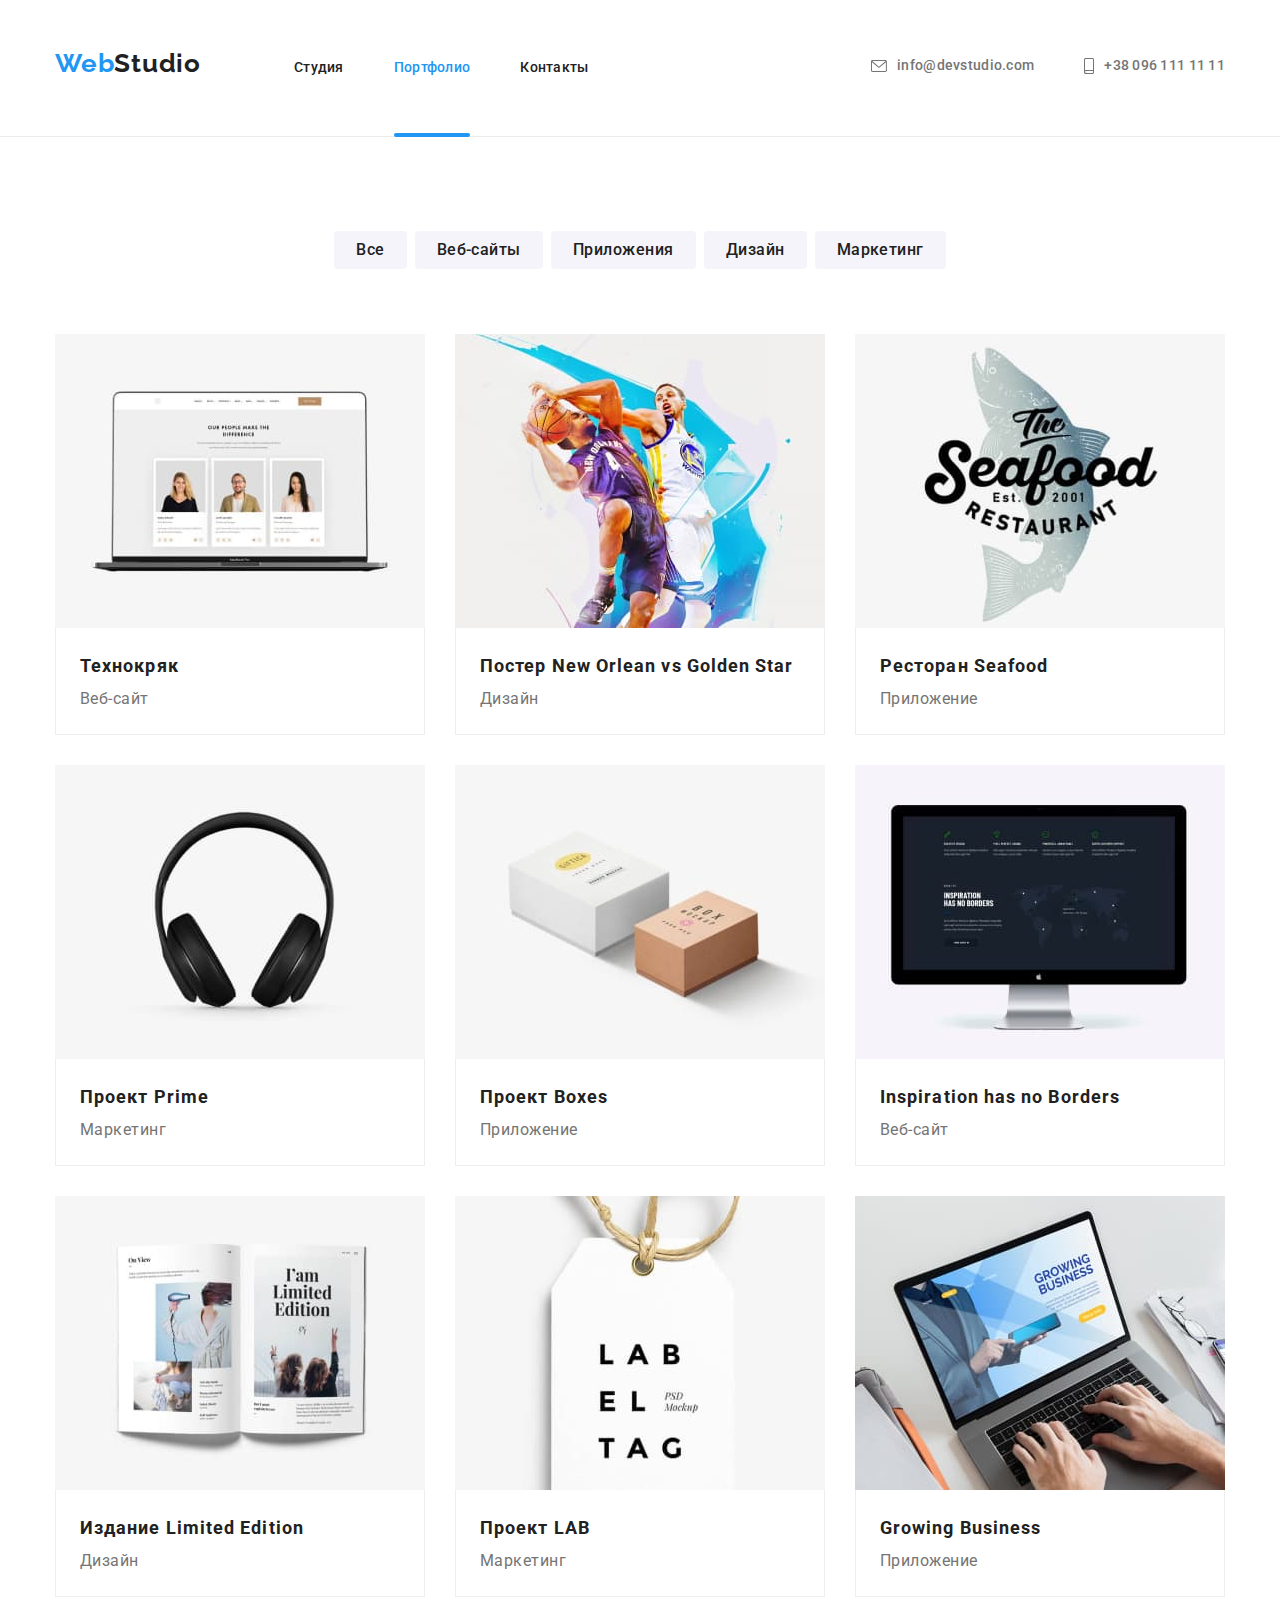
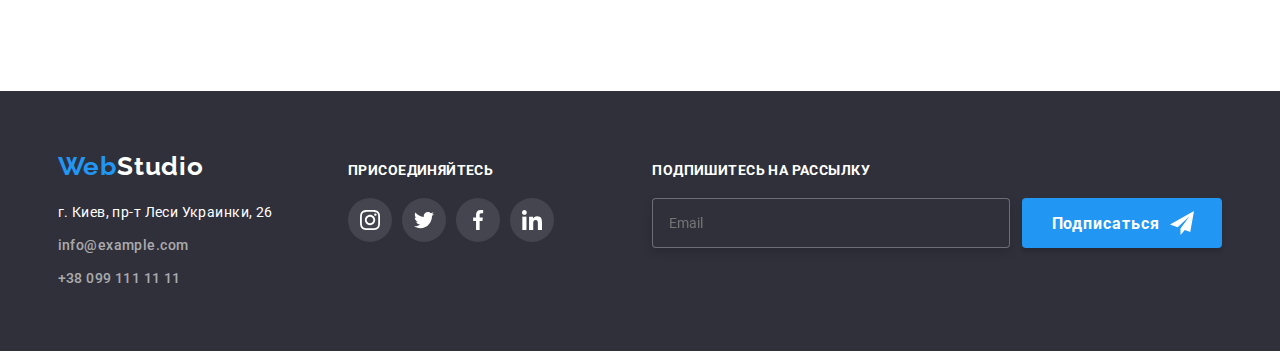
==== commit 58a2114f: "adaptive done" ====
--- a/portfolio.html
+++ b/portfolio.html
@@ -57,8 +57,66 @@
             >
           </li>
         </ul>
+        <!--Burger-btn-->
+        <button type="button" class="burger__btn" data-menu-button>
+          <svg class="burger__icon" height="40" width="40">
+            <use class="icon-menu" href="./images/symbol-defs.svg#menu"></use>
+            <use class="icon-close" href="./images/symbol-defs.svg#cross"></use>
+          </svg>
+        </button>
       </div>
     </header>
+    <!--Mobile menu-->
+    <div class="mobile-menu" data-menu>
+      <ul class="list mobile-menu__list">
+        <li class="mobile-menu__item">
+          <a href="./index.html" class="link mobile-menu__link">Студия</a>
+        </li>
+        <li class="mobile-menu__item">
+          <a
+            href="./portfolio.html"
+            class="link mobile-menu__link mobile-menu__link--current"
+            >Портфолио</a
+          >
+        </li>
+        <li class="mobile-menu__item">
+          <a href="" class="link mobile-menu__link">Контакты</a>
+        </li>
+      </ul>
+
+      <div>
+        <ul class="list mobile-menu__contacts">
+          <li class="mobile-menu__item">
+            <a
+              href="tel:+380961111111"
+              class="link mobile-menu__link mobile-menu__contact-tel"
+              >+38 096 111 11 11</a
+            >
+          </li>
+          <li class="mobile-menu__item">
+            <a
+              href="mailto:info@devstudio.com"
+              class="link mobile-menu__link mobile-menu__contact-mail"
+              >info@devstudio.com</a
+            >
+          </li>
+        </ul>
+        <ul class="list mobile-menu__socials">
+          <li class="mobile-menu__socials-item">
+            <a href="" class="link mobile-menu__socials-link">Instagram</a>
+          </li>
+          <li class="mobile-menu__socials-item">
+            <a href="" class="link mobile-menu__socials-link">Twitter</a>
+          </li>
+          <li class="mobile-menu__socials-item">
+            <a href="" class="link mobile-menu__socials-link">Facebook</a>
+          </li>
+          <li class="mobile-menu__socials-item">
+            <a href="" class="link mobile-menu__socials-link">LinkedIn</a>
+          </li>
+        </ul>
+      </div>
+    </div>
     <main>
       <section class="portfolio">
         <div class="container">
@@ -338,5 +396,7 @@
         </div>
       </div>
     </footer>
+    <script src="./js/modal.js"></script>
+    <script src="./js/mobile-menu.js"></script>
   </body>
 </html>
--- a/css/main.min.css
+++ b/css/main.min.css
@@ -1,2 +1,2 @@
-:root{--primary-text-color: #757575;--title-text-color: #212121;--h1-text-color: #ffffff;--accent-text-color: #2196f3;--main-font: "Roboto", sans-serif;--title-font: "Raleway", sans-serif;--bg-dark-color: #2f303a;--bg-grey-color: #f5f4fa;--bg-white-color: #ffffff;--overlay-color: rgba(47, 48, 58, 0.4);--background-color: #afb1b8;--backdrop-color: rgba(0, 0, 0, 0.2)}.logo{color:var(--accent-text-color);font-family:var(--title-font);font-weight:700;font-size:26px;line-height:1.19;letter-spacing:0.03em}.header__logo--color{color:var(--title-text-color)}.footer__logo--color{color:var(--accent-text-color)}.footer__logo{color:var(--h1-text-color);display:block;margin-bottom:20px}.btn{font-family:var(--main-font);font-style:normal;font-weight:700;font-size:16px;line-height:1.87;display:flex;align-items:center;text-align:center;letter-spacing:0.06em;color:var(--h1-text-color);background-color:var(--accent-text-color);cursor:pointer;margin-right:auto;margin-left:auto;box-shadow:0px 4px 4px rgba(0,0,0,0.15);border-radius:4px;border:none;min-width:200px;min-height:50px;padding:10px 32px}.btn-portfolio{font-family:var(--main-font);font-style:normal;font-weight:500;font-size:16px;line-height:1.62;text-align:center;letter-spacing:0.03em;color:var(--title-text-color);background:#f5f4fa;border-radius:4px;border:none;padding:6px 22px;cursor:pointer;transition:background-color 250ms cubic-bezier(0.4, 0, 0.2, 1),color 250ms cubic-bezier(0.4, 0, 0.2, 1),box-shadow 250ms cubic-bezier(0.4, 0, 0.2, 1)}.btn-portfolio:hover,.btn-portfolio:focus{background-color:var(--accent-text-color);color:var(--h1-text-color);box-shadow:0px 3px 1px rgba(0,0,0,0.1),0px 1px 2px rgba(0,0,0,0.08),0px 2px 2px rgba(0,0,0,0.12)}.form-button{position:absolute;height:50px;width:200px;background-color:var(--accent-text-color);border-color:var(--accent-text-color);color:var(--h1-text-color);font-size:16px;line-height:1.87;font-weight:700;letter-spacing:0.06em;left:0;right:0;top:0;bottom:-461px;margin:auto;border-radius:4px;display:inline-block;cursor:pointer;border:none;box-shadow:0px 4px 4px rgba(0,0,0,0.15);transition:background-color 250ms cubic-bezier(0.4, 0, 0.2, 1)}.button-close{position:absolute;top:8px;right:8px;display:flex;align-items:center;justify-content:center;width:30px;height:30px;background-color:var(--h1-text-color);border:1px solid rgba(0,0,0,0.1);border-radius:50%}.button-close:hover,.button-close:focus{border-color:var(--accent-text-color);cursor:pointer;outline:none;fill:var(--accent-text-color)}.footer__submit-button{position:relative;padding-left:29px;padding-top:10px;padding-bottom:10px;padding-right:62px;display:inline-block;color:var(--h1-text-color);background-color:var(--accent-text-color);border-color:var(--accent-text-color);font-weight:700;font-size:16px;line-height:1.87;letter-spacing:0.06em;cursor:pointer;width:200px;height:50px;border:none;border-radius:4px;box-shadow:0px 4px 4px rgba(0,0,0,0.15);transition:background-color 250ms cubic-bezier(0.4, 0, 0.2, 1)}html{box-sizing:border-box}*,*::after,*::before{box-sizing:border-box}body{font-family:var(--main-font);color:var(--primary-text-color);background:var(--bg-white-color);font-size:14px;line-height:1.71;letter-spacing:0.02em}img{display:block;width:100%;height:auto}.container{width:100%;padding-left:15px;padding-right:15px;margin-left:auto;margin-right:auto}@media screen and (min-width: 480px){.container{width:480px}}@media screen and (min-width: 768px){.container{width:768px}}@media screen and (min-width: 1200px){.container{width:1200px}}h1,h2,h3,h4,h5,h6,p,ul{margin-top:0;margin-bottom:0}a{text-decoration:none}ul{list-style:none;margin:0;padding:0}.visually-hidden{position:absolute !important;clip:rect(1px 1px 1px 1px);clip:rect(1px, 1px, 1px, 1px);padding:0 !important;border:0 !important;height:1px !important;width:1px !important;overflow:hidden}.title{justify-content:center;color:var(--title-text-color);padding-bottom:50px;font-size:36px;line-height:1.16;text-align:center;letter-spacing:0.03em}.overlay-hidden{position:relative;overflow:hidden}button{padding:0;border:none;font:inherit;color:inherit;background-color:transparent;cursor:pointer}.header{border-bottom:1px solid #ececec}.header__container{display:flex;justify-content:space-between;align-items:center;padding-top:24px;padding-bottom:24px}@media screen and (min-width: 768px){.header__container{display:flex;align-items:baseline}}@media screen and (min-width: 768px){.header__logo{margin-right:70px}}@media screen and (min-width: 1200px){.header__logo{margin-right:93px}}@media screen and (max-width: 767px){.site-nav{display:none}}.site-nav__list{display:flex;list-style:none;margin:0;padding:0}.site-nav__item{position:relative;display:inline-block;padding-top:32px;padding-bottom:32px}.site-nav__item:not(:last-child){margin-right:50px}.site-nav__item .site-nav__link:hover,.site-nav__item .site-nav__link:focus{color:var(--accent-text-color);transition:color 250ms cubic-bezier(0.4, 0, 0.2, 1)}.site-nav__item .site-nav__link--current::after{content:"";display:block;width:100%;height:4px;background-color:var(--accent-text-color);border-radius:2px;position:absolute;bottom:-25px}.site-nav__item .site-nav__link:hover::after,.site-nav__item .site-nav__link:focus::after{content:"";opacity:1;transition:transform 250ms cubic-bezier(0.4, 0, 0.2, 1)}.site-nav__link{font-weight:500;line-height:1.15;color:var(--title-text-color)}.site-nav__link--current{color:var(--accent-text-color)}.header-contacts{display:flex;margin-left:auto;padding:0;align-items:center;font-weight:500;font-size:14px;line-height:1.14;letter-spacing:0.02em;color:var(--primary-text-color);transition:color 250ms cubic-bezier(0.4, 0, 0.2, 1)}@media screen and (max-width: 767px){.header-contacts{display:none}}@media screen and (min-width: 768px){.header-contacts{display:flex;flex-wrap:wrap}}.header-contacts__item{margin-left:50px}@media screen and (min-width: 768px) and (max-width: 1199px){.header-contacts__item:not(:last-child){margin-bottom:10px}}.header-contacts__link{display:flex;align-items:center;font-weight:500;font-size:14px;line-height:1.14;letter-spacing:0.02em;color:var(--primary-text-color);transition:color 250ms cubic-bezier(0.4, 0, 0.2, 1)}.header-contacts__link:hover,.header-contacts__link:focus{color:var(--accent-text-color)}.header-contacts__icon{fill:currentColor;margin-right:10px;transition:color 250ms cubic-bezier(0.4, 0, 0.2, 1)}.header__btn{display:block}@media screen and (min-width: 768px){.header__btn{display:none}}.hero{min-height:600px;max-width:1600px;padding-top:200px;padding-bottom:200px;margin:0 auto;background-image:linear-gradient(to right, var(--overlay-color), var(--overlay-color)),url(../images/Img.jpg)}.hero__title{font-weight:900;font-size:44px;line-height:1.36;text-align:center;letter-spacing:0.06em;text-transform:uppercase;color:var(--h1-text-color);padding-bottom:30px;max-width:696px;margin:0 auto}.features__container{padding-top:60px;padding-bottom:60px}@media screen and (min-width: 1200px){.features__container{padding-top:94px;padding-bottom:94px}}@media screen and (min-width: 768px){.features__item{flex-basis:calc((100% - 60px) / 2);margin-top:30px;margin-left:30px}}@media screen and (min-width: 1200px){.features__item{flex-basis:calc((100% - 120px) / 4);margin-top:30px;margin-left:30px}}@media screen and (max-width: 767px){.features__item:not(:last-child){margin-bottom:30px}}.features__thumb{display:flex;height:120px;align-items:center;justify-content:center;background:#f5f4fa;border-radius:4px}.features__text{font-size:14px;line-height:1.71;letter-spacing:0.03em;color:var(--primary-text-color);text-align:left;margin-top:10px}@media screen and (min-width: 768px){.features__list{display:flex;flex-wrap:wrap;margin-left:-30px;margin-top:-30px}}.features__title{font-weight:700;font-size:14px;line-height:1.14;letter-spacing:0.03em;text-transform:uppercase;color:var(--title-text-color);margin-top:30px}@media screen and (max-width: 767px){.features__title{text-align:center}}.activity{padding-bottom:94px}@media screen and (max-width: 1199px){.activity{display:none}}.activity__list{display:flex}.activity__image{position:relative}.activity__image:not(:last-child){margin-right:30px}.activity__icon{position:absolute;width:370px;height:70px;bottom:0;left:0;background:rgba(47,48,58,0.8)}.activity-title{display:flex;align-items:center;justify-content:center;text-transform:uppercase;color:var(--h1-text-color);padding-top:27px;padding-bottom:27px;font-size:14px;line-height:1.14;text-align:center;letter-spacing:0.03em}.team__title{font-family:var(--main-font);font-weight:700;font-size:36px;line-height:1.16;text-align:center;letter-spacing:0.03em;color:var(--title-text-color);-webkit-box-pack:justify;-ms-flex-pack:justify;justify-content:space-between;padding-bottom:50px}.team{padding-top:94px;background-color:var(--bg-grey-color);padding-bottom:94px}.team__card-set{width:100%;margin:0 auto}@media screen and (min-width: 768px){.team__card-set{width:768px;display:flex;flex-wrap:wrap;margin-left:-30px;margin-top:-30px}}@media screen and (min-width: 1200px){.team__card-set{width:1200px;display:flex;flex-wrap:wrap;margin-left:-30px;margin-top:-30px}}.team__card-item{flex-basis:100%;text-align:center;background-color:var(--bg-white-color);box-shadow:0px 1px 3px rgba(0,0,0,0.12),0px 1px 1px rgba(0,0,0,0.14),0px 2px 1px rgba(0,0,0,0.2);border-radius:0px 0px 4px 4px}@media screen and (max-width: 767px){.team__card-item{margin-bottom:30px}}@media screen and (min-width: 768px){.team__card-item{flex-basis:calc((100% - 30px * 2) / 2);margin-left:30px;margin-top:30px}}@media screen and (min-width: 1200px){.team__card-item{flex-basis:calc((100% - 30px * 4) / 4);margin-left:30px;margin-top:30px}}.team__card-text{padding-top:30px;padding-bottom:30px}.team__name-item{color:var(--title-text-color);font-weight:500;font-size:16px;line-height:1.18;letter-spacing:0.03em;justify-content:space-between;padding-bottom:10px}.team__item-profession{font-size:16px;line-height:1.18;letter-spacing:0.03em;color:var(--primary-text-color);margin-bottom:16px}.social-links{display:flex;justify-content:center;padding:0}.social-links__item{display:flex;align-items:center;justify-content:center}.social-links__item:not(:last-child){margin-right:10px}.social-links__link{color:#afb1b8;width:44px;height:44px;display:inline-flex;justify-content:center;align-items:center;border-radius:50%;transition:background-color 250ms cubic-bezier(0.4, 0, 0.2, 1),color 250ms cubic-bezier(0.4, 0, 0.2, 1)}.social-links__link:hover,.social-links__link:focus{background:var(--accent-text-color);color:var(--h1-text-color)}.social-links__icon{fill:currentColor}.clients{padding-top:94px;padding-bottom:94px}.clients__list{display:flex;flex-wrap:wrap;justify-content:center;align-items:center;margin-top:-30px;margin-left:-30px}.clients__item{padding:0;margin:0;border-radius:4px;color:var(--primary-text-color);height:92px;margin-top:30px;margin-left:30px}@media screen and (max-width: 767px){.clients__item{flex-basis:calc((100% - 60px) / 2)}}@media screen and (max-width: 1199px){.clients__item{flex-basis:calc((100% - 90px) / 3)}}.clients__link{width:210px;height:92px;display:inline-flex;justify-content:center;align-items:center;border:1px solid var(--background-color);color:var(--background-color);transition:color 250ms cubic-bezier(0.4, 0, 0.2, 1)}.clients__link:hover,.clients__link:focus{color:var(--accent-text-color);border-color:var(--accent-text-color)}@media screen and (min-width: 768px){.clients__link{width:226px}}@media screen and (min-width: 1200px){.clients__link{width:170px}}.clients__icon{fill:currentColor}.footer{padding-top:60px;padding-bottom:60px;background-color:var(--bg-dark-color)}.footer__flex{display:flex;align-items:baseline}.footer__address{font-style:inherit;font-size:14px;line-height:1.71;letter-spacing:0.03em;color:var(--h1-text-color)}.footer__contacts{display:inline-block;margin-top:9px;font-weight:500;font-size:14px;line-height:1.71;letter-spacing:0.03em;color:rgba(255,255,255,0.6);list-style:none;text-decoration:none}.footer__social-links{margin-left:70px}.footer__title{display:inline-block;font-size:14px;line-height:1.14;letter-spacing:0.03em;text-transform:uppercase;color:var(--h1-text-color);margin-bottom:20px}.footer__social-list{display:flex}.footer__social-item{align-items:center}.footer__social-item:not(:last-child){margin-right:10px}.footer__social-link{border-radius:50%;width:44px;height:44px;display:inline-flex;justify-content:center;align-items:center;color:var(--h1-text-color);background:rgba(255,255,255,0.1);transition:background-color 250ms cubic-bezier(0.4, 0, 0.2, 1)}.footer__social-link:hover,.footer__social-link:focus{background:var(--accent-text-color)}.footer__social-icon{fill:currentColor}.footer__mailing{margin-left:93px}.footer__mailing-item{display:flex}.footer__mailing-field{width:358px;height:50px;margin-right:12px;padding:15px 16px;border:1px solid rgba(255,255,255,0.3);filter:drop-shadow(0px 4px 4px rgba(0,0,0,0.15));border-radius:4px;color:var(--h1-text-color);background-color:var(--bg-dark-color)}.footer__submit-icon{position:absolute;right:28px;top:13px;bottom:13px;fill:var(--h1-text-color)}.portfolio{padding-top:94px;padding-bottom:94px}.portfolio__list{display:flex;margin-bottom:50px;justify-content:center;padding:0}@media screen and (max-width: 767.98px){.portfolio__list{justify-content:start}}.portfolio__item{background:#f5f4fa;border-radius:4px}.portfolio__item:hover,.portfolio__item:focus{background-color:var(--accent-text-color);color:#ffffff;border-radius:4px;border:none}.portfolio__item:not(:last-child){margin-right:8px}@media screen and (min-width: 768px){.sample-list{display:flex;flex-wrap:wrap;margin-left:-30px;margin-top:-30px}}@media screen and (max-width: 767px){.sample-list__card{min-width:450px;margin-left:auto;margin-right:auto}.sample-list__card:not(:last-child){margin-bottom:30px}}@media screen and (min-width: 768px){.sample-list__card{flex-basis:calc((100% - 30px * 2) / 2);margin-left:30px;margin-top:30px}}@media screen and (min-width: 1200px){.sample-list__card{flex-basis:calc((100% - 30px * 3) / 3);margin-left:30px;margin-top:30px}}.sample-list__card:hover .overlay,.sample-list__card:focus .overlay{opacity:1;transform:translate(0)}.sample-list__card:focus,.sample-list__card:hover{box-shadow:0px 1px 1px rgba(0,0,0,0.12),0px 4px 4px rgba(0,0,0,0.06),1px 4px 6px rgba(0,0,0,0.16);cursor:pointer;transition:transform 250ms cubic-bezier(0.4, 0, 0.2, 1)}.sample-list__text{padding:20px 24px;border:1px solid #eee;border-top:none;flex-grow:1}.sample-list__link{display:flex;flex-direction:column;height:100%;text-decoration:none;transition:box-shadow 250ms cubic-bezier(0.4, 0, 0.2, 1)}.overlay{position:absolute;width:100%;height:100%;left:0;top:0;background:rgba(33,150,243,0.9);color:var(--h1-text-color);padding:63px 24px;font-size:18px;line-height:1.56;letter-spacing:0.03em;opacity:0;transform:translateY(100%);transition:transform 250ms cubic-bezier(0.4, 0, 0.2, 1);opacity:0}.sample-list__title{font-weight:700;font-size:18px;line-height:2;letter-spacing:0.06em;color:var(--title-text-color);text-decoration:none}.sample-list__description{font-size:16px;line-height:1.87;letter-spacing:0.03em;color:var(--primary-text-color)}.backdrop{position:fixed;top:0;left:0;width:100%;height:100%;background-color:var(--backdrop-color);z-index:2;opacity:1;transition:opacity 250ms cubic-bezier(0.4, 0, 0.2, 1)}.backdrop.is-hidden{opacity:0;pointer-events:none}.modal{position:absolute;width:528px;height:581px;top:50%;left:50%;transform:translate(-50%, -50%) scale(1);border-radius:4px;background-color:var(--bg-white-color);padding:40px}@media screen and (min-width: 480px){.modal{max-width:450px;height:609px}}@media screen and (max-height: 609px){.modal{top:0;transform:translateX(-50%)}}@media screen and (min-width: 1200px){.modal{min-width:528px}}.icon-close-btn{background-color:var(--h1-text-color)}.form__input{position:relative;display:block;width:448px;height:40px;border-radius:4px;border:1px solid rgba(33,33,33,0.2);padding-left:42px;padding-right:12px;box-sizing:border-box;transition:border-color 250ms cubic-bezier(0.4, 0, 0.2, 1),fill 250ms cubic-bezier(0.4, 0, 0.2, 1)}.form__input:hover,.form__input:focus{border-color:var(--accent-text-color);cursor:pointer;outline:none}.form__input:hover+.form__icon,.form__input:focus+.form__icon{fill:var(--accent-text-color)}@media screen and (max-width: 1199px){.form__input{width:370px}}.form__input-comment{width:448px;height:120px;resize:none;border:1px solid rgba(33,33,33,0.2);border-radius:4px;padding:12px 16px;margin-bottom:20px;box-sizing:border-box}.form__input-comment:hover,.form__input-comment:focus{border-color:var(--accent-text-color);cursor:pointer;outline:none}@media screen and (max-width: 1199px){.form__input-comment{width:370px}}.form__label{margin-bottom:4px;font-weight:400;font-size:12px;line-height:1.17;letter-spacing:0.01em;color:var(--primary-text-color);text-align:left}.form__title{font-size:20px;font-style:700;line-height:1.15;text-align:center;color:var(--title-text-color);padding-bottom:12px;letter-spacing:0.03em}.form__field{position:relative;display:flex;flex-direction:column;margin-bottom:10px}.form__icon{position:absolute;left:15px;top:50%;transition:fill 250ms cubic-bezier(0.4, 0, 0.2, 1)}.agreement{color:var(--accent-text-color)}.checkbox-agree{display:inline-block;width:16px;height:15px;margin-right:8px;border:2px solid var(--primary-text-color);border-radius:2px;font-size:14px;line-height:1.46}.user-checkbox::before{content:"";display:inline-block;width:16px;height:15px}.checkbox-agree:checked+.user-checkbox::before{background-image:url(./images/symbol-defs.svg#icon-full-check);border-color:var(--accent-text-color);background-color:var(--accent-text-color)}.checkbox-agree:checked+.check{border-color:var(--accent-text-color);background-image:url(../images/Vector-3.svg);background-color:var(--accent-text-color)}.check{display:inline-block;width:16px;height:15px;margin-right:8px;border:2px solid var(--title-text-color);border-radius:2px}.checkbox-agree:checked ~ .icon-check{opacity:1;transform:scale(1.2)}.form-agree-text{display:inline-block}@media screen and (min-width: 768px){.burger__btn{display:none}.mobile-menu{display:none}}@media screen and (max-width: 767.98px){.menu{display:none}.contacts{display:none}}.burger__btn{margin-left:auto;z-index:20}.burger__btn:hover,.burger__btn:focus{fill:var(--accent-text-color)}.burger__btn{z-index:13;background-color:transparent;border:none}.burger__btn:hover .burger__icon,.burger__btn:focus .burger__icon{fill:var(--accent-text-color)}.icon-close{display:none}.is-open .icon-close{display:block}.is-open .icon-menu{display:none}.mobile-menu{position:fixed;display:flex;flex-direction:column;justify-content:space-between;top:0;left:0;width:100%;height:100vh;z-index:10;padding:48px 40px;background:var(--h1-text-color);color:var(--title-text-color);opacity:0;transform:translateY(0) translateX(50%);transition:opacity 250ms cubic-bezier(0.4, 0, 0.2, 1);visibility:hidden;pointer-events:none;overflow:auto}.mobile-menu.is-open{opacity:1;visibility:visible;pointer-events:auto;transform:translateY(0) translateX(0)}.mobile-menu__socials-item:not(:last-child)::after{content:"";height:22px;border-right:1px solid rgba(33,33,33,0.2);margin-right:10px;margin-left:10px}.mobile-menu__item:not(:last-child){margin-bottom:32px}.mobile-menu__link{font-weight:500;font-size:40px;line-height:1.17;letter-spacing:0.02em;color:var(--title-text-color);transition:color 250ms cubic-bezier(0.4, 0, 0.2, 1)}.mobile-menu__link:hover,.mobile-menu__link:focus{color:var(--accent-text-color)}.mobile-menu__link--current{position:relative;color:var(--accent-text-color)}.mobile-menu__contact-tel{font-size:34px;color:var(--accent-text-color)}.mobile-menu__contact-mail{font-size:24px;color:var(--primary-text-color)}.mobile-menu__socials{display:flex;flex-wrap:wrap;margin-top:64px}.mobile-menu__socials-link{font-weight:500;font-size:18px;line-height:1.22px;letter-spacing:0.02em;color:var(--accent-text-color)}
+:root{--primary-text-color: #757575;--title-text-color: #212121;--h1-text-color: #ffffff;--accent-text-color: #2196f3;--main-font: "Roboto", sans-serif;--title-font: "Raleway", sans-serif;--bg-dark-color: #2f303a;--bg-grey-color: #f5f4fa;--bg-white-color: #ffffff;--overlay-color: rgba(47, 48, 58, 0.4);--background-color: #afb1b8;--backdrop-color: rgba(0, 0, 0, 0.2)}.logo{color:var(--accent-text-color);font-family:var(--title-font);font-weight:700;font-size:26px;line-height:1.19;letter-spacing:0.03em}.header__logo--color{color:var(--title-text-color)}.footer__logo--color{color:var(--accent-text-color)}.footer__logo{color:var(--h1-text-color);display:block;margin-bottom:20px}.btn{font-family:var(--main-font);font-style:normal;font-weight:700;font-size:16px;line-height:1.87;display:flex;align-items:center;text-align:center;letter-spacing:0.06em;color:var(--h1-text-color);background-color:var(--accent-text-color);cursor:pointer;margin-right:auto;margin-left:auto;box-shadow:0px 4px 4px rgba(0,0,0,0.15);border-radius:4px;border:none;min-width:200px;min-height:50px;padding:10px 32px}.btn-portfolio{font-family:var(--main-font);font-style:normal;font-weight:500;font-size:16px;line-height:1.62;text-align:center;letter-spacing:0.03em;color:var(--title-text-color);background:#f5f4fa;border-radius:4px;border:none;padding:6px 22px;cursor:pointer;transition:background-color 250ms cubic-bezier(0.4, 0, 0.2, 1),color 250ms cubic-bezier(0.4, 0, 0.2, 1),box-shadow 250ms cubic-bezier(0.4, 0, 0.2, 1)}.btn-portfolio:hover,.btn-portfolio:focus{background-color:var(--accent-text-color);color:var(--h1-text-color);box-shadow:0px 3px 1px rgba(0,0,0,0.1),0px 1px 2px rgba(0,0,0,0.08),0px 2px 2px rgba(0,0,0,0.12)}.form-button{position:absolute;height:50px;width:200px;background-color:var(--accent-text-color);border-color:var(--accent-text-color);color:var(--h1-text-color);font-size:16px;line-height:1.87;font-weight:700;letter-spacing:0.06em;left:0;right:0;top:0;bottom:-461px;margin:auto;border-radius:4px;display:inline-block;cursor:pointer;border:none;box-shadow:0px 4px 4px rgba(0,0,0,0.15);transition:background-color 250ms cubic-bezier(0.4, 0, 0.2, 1)}.button-close{position:absolute;top:8px;right:8px;display:flex;align-items:center;justify-content:center;width:30px;height:30px;background-color:var(--h1-text-color);border:1px solid rgba(0,0,0,0.1);border-radius:50%}.button-close:hover,.button-close:focus{border-color:var(--accent-text-color);cursor:pointer;outline:none;fill:var(--accent-text-color)}.footer__submit-button{position:relative;padding-left:29px;padding-top:10px;padding-bottom:10px;padding-right:62px;display:inline-block;color:var(--h1-text-color);background-color:var(--accent-text-color);border-color:var(--accent-text-color);font-weight:700;font-size:16px;line-height:1.87;letter-spacing:0.06em;cursor:pointer;width:200px;height:50px;border:none;border-radius:4px;box-shadow:0px 4px 4px rgba(0,0,0,0.15);transition:background-color 250ms cubic-bezier(0.4, 0, 0.2, 1)}html{box-sizing:border-box}*,*::after,*::before{box-sizing:border-box}body{font-family:var(--main-font);color:var(--primary-text-color);background:var(--bg-white-color);font-size:14px;line-height:1.71;letter-spacing:0.02em}img{display:block;width:100%;height:auto}.container{width:100%;padding-left:15px;padding-right:15px;margin-left:auto;margin-right:auto}@media screen and (min-width: 480px){.container{width:480px}}@media screen and (min-width: 768px){.container{width:768px}}@media screen and (min-width: 1200px){.container{width:1200px}}h1,h2,h3,h4,h5,h6,p,ul{margin-top:0;margin-bottom:0}a{text-decoration:none}ul{list-style:none;margin:0;padding:0}.visually-hidden{position:absolute !important;clip:rect(1px 1px 1px 1px);clip:rect(1px, 1px, 1px, 1px);padding:0 !important;border:0 !important;height:1px !important;width:1px !important;overflow:hidden}.title{justify-content:center;color:var(--title-text-color);padding-bottom:50px;font-size:36px;line-height:1.16;text-align:center;letter-spacing:0.03em}.overlay-hidden{position:relative;overflow:hidden}button{padding:0;border:none;font:inherit;color:inherit;background-color:transparent;cursor:pointer}.header{border-bottom:1px solid #ececec}.header__container{display:flex;justify-content:space-between;align-items:center;padding-top:24px;padding-bottom:24px}@media screen and (min-width: 768px){.header__container{display:flex;align-items:baseline}}@media screen and (min-width: 768px){.header__logo{margin-right:70px}}@media screen and (min-width: 1200px){.header__logo{margin-right:93px}}@media screen and (max-width: 767px){.site-nav{display:none}}.site-nav__list{display:flex;list-style:none;margin:0;padding:0}.site-nav__item{position:relative;display:inline-block;padding-top:32px;padding-bottom:32px}.site-nav__item:not(:last-child){margin-right:50px}.site-nav__item .site-nav__link:hover,.site-nav__item .site-nav__link:focus{color:var(--accent-text-color);transition:color 250ms cubic-bezier(0.4, 0, 0.2, 1)}.site-nav__item .site-nav__link--current::after{content:"";display:block;width:100%;height:4px;background-color:var(--accent-text-color);border-radius:2px;position:absolute;bottom:-25px}.site-nav__item .site-nav__link:hover::after,.site-nav__item .site-nav__link:focus::after{content:"";opacity:1;transition:transform 250ms cubic-bezier(0.4, 0, 0.2, 1)}.site-nav__link{font-weight:500;line-height:1.15;color:var(--title-text-color)}.site-nav__link--current{color:var(--accent-text-color)}.header-contacts{display:flex;margin-left:auto;padding:0;align-items:center;font-weight:500;font-size:14px;line-height:1.14;letter-spacing:0.02em;color:var(--primary-text-color);transition:color 250ms cubic-bezier(0.4, 0, 0.2, 1)}@media screen and (max-width: 767px){.header-contacts{display:none}}@media screen and (min-width: 768px){.header-contacts{display:flex;flex-wrap:wrap}}.header-contacts__item{margin-left:50px}@media screen and (min-width: 768px) and (max-width: 1199px){.header-contacts__item:not(:last-child){margin-bottom:10px}}.header-contacts__link{display:flex;align-items:center;font-weight:500;font-size:14px;line-height:1.14;letter-spacing:0.02em;color:var(--primary-text-color);transition:color 250ms cubic-bezier(0.4, 0, 0.2, 1)}.header-contacts__link:hover,.header-contacts__link:focus{color:var(--accent-text-color)}.header-contacts__icon{fill:currentColor;margin-right:10px;transition:color 250ms cubic-bezier(0.4, 0, 0.2, 1)}.header__btn{display:block}@media screen and (min-width: 768px){.header__btn{display:none}}.hero{min-height:600px;max-width:1600px;padding-top:200px;padding-bottom:200px;margin:0 auto;background-image:linear-gradient(to right, var(--overlay-color), var(--overlay-color)),url(../images/Img.jpg)}.hero__title{font-weight:900;font-size:44px;line-height:1.36;text-align:center;letter-spacing:0.06em;text-transform:uppercase;color:var(--h1-text-color);padding-bottom:30px;max-width:696px;margin:0 auto}.features__container{padding-top:60px;padding-bottom:60px}@media screen and (min-width: 1200px){.features__container{padding-top:94px;padding-bottom:94px}}@media screen and (min-width: 768px){.features__item{flex-basis:calc((100% - 60px) / 2);margin-top:30px;margin-left:30px}}@media screen and (min-width: 1200px){.features__item{flex-basis:calc((100% - 120px) / 4);margin-top:30px;margin-left:30px}}@media screen and (max-width: 767px){.features__item:not(:last-child){margin-bottom:30px}}.features__thumb{display:flex;height:120px;align-items:center;justify-content:center;background:#f5f4fa;border-radius:4px}.features__text{font-size:14px;line-height:1.71;letter-spacing:0.03em;color:var(--primary-text-color);text-align:left;margin-top:10px}@media screen and (min-width: 768px){.features__list{display:flex;flex-wrap:wrap;margin-left:-30px;margin-top:-30px}}.features__title{font-weight:700;font-size:14px;line-height:1.14;letter-spacing:0.03em;text-transform:uppercase;color:var(--title-text-color);margin-top:30px}@media screen and (max-width: 767px){.features__title{text-align:center}}.activity{padding-bottom:94px}@media screen and (max-width: 1199px){.activity{display:none}}.activity__list{display:flex}.activity__image{position:relative}.activity__image:not(:last-child){margin-right:30px}.activity__icon{position:absolute;width:370px;height:70px;bottom:0;left:0;background:rgba(47,48,58,0.8)}.activity-title{display:flex;align-items:center;justify-content:center;text-transform:uppercase;color:var(--h1-text-color);padding-top:27px;padding-bottom:27px;font-size:14px;line-height:1.14;text-align:center;letter-spacing:0.03em}.team__title{font-family:var(--main-font);font-weight:700;font-size:36px;line-height:1.16;text-align:center;letter-spacing:0.03em;color:var(--title-text-color);-webkit-box-pack:justify;-ms-flex-pack:justify;justify-content:space-between;padding-bottom:50px}.team{padding-top:94px;background-color:var(--bg-grey-color);padding-bottom:94px}.team__card-set{width:100%;margin:0 auto}@media screen and (min-width: 768px){.team__card-set{width:768px;display:flex;flex-wrap:wrap;margin-left:-30px;margin-top:-30px}}@media screen and (min-width: 1200px){.team__card-set{width:1200px;display:flex;flex-wrap:wrap;margin-left:-30px;margin-top:-30px}}.team__card-item{flex-basis:100%;text-align:center;background-color:var(--bg-white-color);box-shadow:0px 1px 3px rgba(0,0,0,0.12),0px 1px 1px rgba(0,0,0,0.14),0px 2px 1px rgba(0,0,0,0.2);border-radius:0px 0px 4px 4px}@media screen and (max-width: 767px){.team__card-item{margin-bottom:30px}}@media screen and (min-width: 768px){.team__card-item{flex-basis:calc((100% - 30px * 2) / 2);margin-left:30px;margin-top:30px}}@media screen and (min-width: 1200px){.team__card-item{flex-basis:calc((100% - 30px * 4) / 4);margin-left:30px;margin-top:30px}}.team__card-text{padding-top:30px;padding-bottom:30px}.team__name-item{color:var(--title-text-color);font-weight:500;font-size:16px;line-height:1.18;letter-spacing:0.03em;justify-content:space-between;padding-bottom:10px}.team__item-profession{font-size:16px;line-height:1.18;letter-spacing:0.03em;color:var(--primary-text-color);margin-bottom:16px}.social-links{display:flex;justify-content:center;padding:0}.social-links__item{display:flex;align-items:center;justify-content:center}.social-links__item:not(:last-child){margin-right:10px}.social-links__link{color:#afb1b8;width:44px;height:44px;display:inline-flex;justify-content:center;align-items:center;border-radius:50%;transition:background-color 250ms cubic-bezier(0.4, 0, 0.2, 1),color 250ms cubic-bezier(0.4, 0, 0.2, 1)}.social-links__link:hover,.social-links__link:focus{background:var(--accent-text-color);color:var(--h1-text-color)}.social-links__icon{fill:currentColor}.clients{padding-top:94px;padding-bottom:94px}.clients__list{display:flex;flex-wrap:wrap;justify-content:center;align-items:center;margin-top:-30px;margin-left:-30px}.clients__item{padding:0;margin:0;border-radius:4px;color:var(--primary-text-color);height:92px;margin-top:30px;margin-left:30px}@media screen and (max-width: 767px){.clients__item{flex-basis:calc((100% - 60px) / 2)}}@media screen and (max-width: 1199px){.clients__item{flex-basis:calc((100% - 90px) / 3)}}.clients__link{width:210px;height:92px;display:inline-flex;justify-content:center;align-items:center;border:1px solid var(--background-color);color:var(--background-color);transition:color 250ms cubic-bezier(0.4, 0, 0.2, 1)}.clients__link:hover,.clients__link:focus{color:var(--accent-text-color);border-color:var(--accent-text-color)}@media screen and (min-width: 768px){.clients__link{width:226px}}@media screen and (min-width: 1200px){.clients__link{width:170px}}.clients__icon{fill:currentColor}.footer{padding-top:60px;padding-bottom:60px;background-color:var(--bg-dark-color)}.footer__flex{align-items:baseline;display:flex;justify-content:center;align-items:center;flex-direction:column}@media screen and (min-width: 798px){.footer__flex{display:flex;flex-wrap:wrap;flex-direction:row;justify-content:space-around;align-items:baseline}}.footer__address{font-style:inherit;font-size:14px;line-height:1.71;letter-spacing:0.03em;color:var(--h1-text-color)}@media screen and (max-width: 1199px){.footer__address{display:flex;align-items:center;flex-direction:column}}.footer__contacts{display:inline-block;margin-top:9px;font-weight:500;font-size:14px;line-height:1.71;letter-spacing:0.03em;color:rgba(255,255,255,0.6);list-style:none;text-decoration:none}@media screen and (min-width: 1200px){.footer__social-links{margin-left:70px}}@media screen and (max-width: 767px){.footer__social-links{margin-top:60px}}.footer__title{font-size:14px;line-height:1.14;letter-spacing:0.03em;text-transform:uppercase;color:var(--h1-text-color);margin-bottom:20px}@media screen and (max-width: 1199px){.footer__title{text-align:center}}@media screen and (min-width: 1200px){.footer__title{display:inline-block}}.footer__social-list{display:flex}.footer__social-item{align-items:center}.footer__social-item:not(:last-child){margin-right:10px}.footer__social-link{border-radius:50%;width:44px;height:44px;display:inline-flex;justify-content:center;align-items:center;color:var(--h1-text-color);background:rgba(255,255,255,0.1);transition:background-color 250ms cubic-bezier(0.4, 0, 0.2, 1)}.footer__social-link:hover,.footer__social-link:focus{background:var(--accent-text-color)}.footer__social-icon{fill:currentColor}@media screen and (min-width: 1200px){.footer__mailing{margin-left:93px}}@media screen and (max-width: 1199px){.footer__mailing{margin-top:60px}}@media screen and (min-width: 1200px){.footer__mailing-item{display:flex}}@media screen and (max-width: 1199px){.footer__mailing-item{display:flex;flex-direction:column;align-items:center}}.footer__mailing-field{width:358px;height:50px;margin-right:12px;padding:15px 16px;border:1px solid rgba(255,255,255,0.3);filter:drop-shadow(0px 4px 4px rgba(0,0,0,0.15));border-radius:4px;color:var(--h1-text-color);background-color:var(--bg-dark-color)}@media screen and (max-width: 1199px){.footer__mailing-field{width:450px;margin-bottom:20px}}.footer__submit-icon{position:absolute;right:28px;top:13px;bottom:13px;fill:var(--h1-text-color)}@media screen and (max-width: 1199px){.footer__logo{text-align:center}}.portfolio{padding-top:94px;padding-bottom:94px}.portfolio__list{display:flex;margin-bottom:50px;justify-content:center;padding:0}@media screen and (max-width: 767.98px){.portfolio__list{display:flex;justify-content:flex-start;flex-wrap:wrap;margin-bottom:30px}}.portfolio__item{border-radius:4px}.portfolio__item:hover,.portfolio__item:focus{background-color:var(--accent-text-color);color:#ffffff;border-radius:4px;border:none}.portfolio__item:not(:last-child){margin-right:8px;margin-bottom:15px}@media screen and (min-width: 768px){.sample-list{display:flex;flex-wrap:wrap;margin-left:-30px;margin-top:-30px}}@media screen and (max-width: 767px){.sample-list__card{min-width:450px;margin-left:auto;margin-right:auto}.sample-list__card:not(:last-child){margin-bottom:30px}}@media screen and (min-width: 768px){.sample-list__card{flex-basis:calc((100% - 30px * 2) / 2);margin-left:30px;margin-top:30px}}@media screen and (min-width: 1200px){.sample-list__card{flex-basis:calc((100% - 30px * 3) / 3);margin-left:30px;margin-top:30px}}.sample-list__card:hover .overlay,.sample-list__card:focus .overlay{opacity:1;transform:translate(0)}.sample-list__card:focus,.sample-list__card:hover{box-shadow:0px 1px 1px rgba(0,0,0,0.12),0px 4px 4px rgba(0,0,0,0.06),1px 4px 6px rgba(0,0,0,0.16);cursor:pointer;transition:transform 250ms cubic-bezier(0.4, 0, 0.2, 1)}.sample-list__text{padding:20px 24px;border:1px solid #eee;border-top:none;flex-grow:1}.sample-list__link{display:flex;flex-direction:column;height:100%;text-decoration:none;transition:box-shadow 250ms cubic-bezier(0.4, 0, 0.2, 1)}.overlay{position:absolute;width:100%;height:100%;left:0;top:0;background:rgba(33,150,243,0.9);color:var(--h1-text-color);padding:63px 24px;font-size:18px;line-height:1.56;letter-spacing:0.03em;opacity:0;transform:translateY(100%);transition:transform 250ms cubic-bezier(0.4, 0, 0.2, 1);opacity:0}.sample-list__title{font-weight:700;font-size:18px;line-height:2;letter-spacing:0.06em;color:var(--title-text-color);text-decoration:none}.sample-list__description{font-size:16px;line-height:1.87;letter-spacing:0.03em;color:var(--primary-text-color)}.backdrop{position:fixed;top:0;left:0;width:100%;height:100%;background-color:var(--backdrop-color);z-index:2;opacity:1;transition:opacity 250ms cubic-bezier(0.4, 0, 0.2, 1)}.backdrop.is-hidden{opacity:0;pointer-events:none}.modal{position:absolute;width:528px;height:581px;top:50%;left:50%;transform:translate(-50%, -50%) scale(1);border-radius:4px;background-color:var(--bg-white-color);padding:40px}@media screen and (min-width: 480px){.modal{max-width:450px;height:609px}}@media screen and (max-height: 609px){.modal{top:0;transform:translateX(-50%)}}@media screen and (min-width: 1200px){.modal{min-width:528px}}.icon-close-btn{background-color:var(--h1-text-color)}.form__input{position:relative;display:block;width:448px;height:40px;border-radius:4px;border:1px solid rgba(33,33,33,0.2);padding-left:42px;padding-right:12px;box-sizing:border-box;transition:border-color 250ms cubic-bezier(0.4, 0, 0.2, 1),fill 250ms cubic-bezier(0.4, 0, 0.2, 1)}.form__input:hover,.form__input:focus{border-color:var(--accent-text-color);cursor:pointer;outline:none}.form__input:hover+.form__icon,.form__input:focus+.form__icon{fill:var(--accent-text-color)}@media screen and (max-width: 1199px){.form__input{width:370px}}.form__input-comment{width:448px;height:120px;resize:none;border:1px solid rgba(33,33,33,0.2);border-radius:4px;padding:12px 16px;margin-bottom:20px;box-sizing:border-box}.form__input-comment:hover,.form__input-comment:focus{border-color:var(--accent-text-color);cursor:pointer;outline:none}@media screen and (max-width: 1199px){.form__input-comment{width:370px}}.form__label{margin-bottom:4px;font-weight:400;font-size:12px;line-height:1.17;letter-spacing:0.01em;color:var(--primary-text-color);text-align:left}.form__title{font-size:20px;font-style:700;line-height:1.15;text-align:center;color:var(--title-text-color);padding-bottom:12px;letter-spacing:0.03em}.form__field{position:relative;display:flex;flex-direction:column;margin-bottom:10px}.form__icon{position:absolute;left:15px;top:50%;transition:fill 250ms cubic-bezier(0.4, 0, 0.2, 1)}.agreement{color:var(--accent-text-color)}.checkbox-agree{display:inline-block;width:16px;height:15px;margin-right:8px;border:2px solid var(--primary-text-color);border-radius:2px;font-size:14px;line-height:1.46}.user-checkbox::before{content:"";display:inline-block;width:16px;height:15px}.checkbox-agree:checked+.user-checkbox::before{background-image:url(./images/symbol-defs.svg#icon-full-check);border-color:var(--accent-text-color);background-color:var(--accent-text-color)}.checkbox-agree:checked+.check{border-color:var(--accent-text-color);background-image:url(../images/Vector-3.svg);background-color:var(--accent-text-color)}.check{display:inline-block;width:16px;height:15px;margin-right:8px;border:2px solid var(--title-text-color);border-radius:2px}.checkbox-agree:checked ~ .icon-check{opacity:1;transform:scale(1.2)}.form-agree-text{display:inline-block}@media screen and (max-width: 767px){.form-agree-text{font-size:11px;line-height:1.17;font-weight:400;letter-spacing:0.03em}}@media screen and (min-width: 768px){.burger__btn{display:none}.mobile-menu{display:none}}@media screen and (max-width: 767.98px){.menu{display:none}.contacts{display:none}}.burger__btn{margin-left:auto;z-index:20}.burger__btn:hover,.burger__btn:focus{fill:var(--accent-text-color)}.burger__btn{z-index:13;background-color:transparent;border:none}.burger__btn:hover .burger__icon,.burger__btn:focus .burger__icon{fill:var(--accent-text-color)}.icon-close{display:none}.is-open .icon-close{display:block}.is-open .icon-menu{display:none}.mobile-menu{position:fixed;display:flex;flex-direction:column;justify-content:space-between;top:0;left:0;width:100%;height:100vh;z-index:10;padding:48px 40px;background:var(--h1-text-color);color:var(--title-text-color);opacity:0;transform:translateY(0) translateX(50%);transition:opacity 250ms cubic-bezier(0.4, 0, 0.2, 1);visibility:hidden;pointer-events:none;overflow:auto}.mobile-menu.is-open{opacity:1;visibility:visible;pointer-events:auto;transform:translateY(0) translateX(0)}.mobile-menu__socials-item:not(:last-child)::after{content:"";height:22px;border-right:1px solid rgba(33,33,33,0.2);margin-right:10px;margin-left:10px}.mobile-menu__item:not(:last-child){margin-bottom:32px}.mobile-menu__link{font-weight:500;font-size:40px;line-height:1.17;letter-spacing:0.02em;color:var(--title-text-color);transition:color 250ms cubic-bezier(0.4, 0, 0.2, 1)}.mobile-menu__link:hover,.mobile-menu__link:focus{color:var(--accent-text-color)}.mobile-menu__link--current{position:relative;color:var(--accent-text-color)}.mobile-menu__contact-tel{font-size:34px;color:var(--accent-text-color)}.mobile-menu__contact-mail{font-size:24px;color:var(--primary-text-color)}.mobile-menu__socials{display:flex;flex-wrap:wrap;margin-top:64px}.mobile-menu__socials-link{font-weight:500;font-size:18px;line-height:1.22px;letter-spacing:0.02em;color:var(--accent-text-color)}
 /*# sourceMappingURL=main.min.css.map */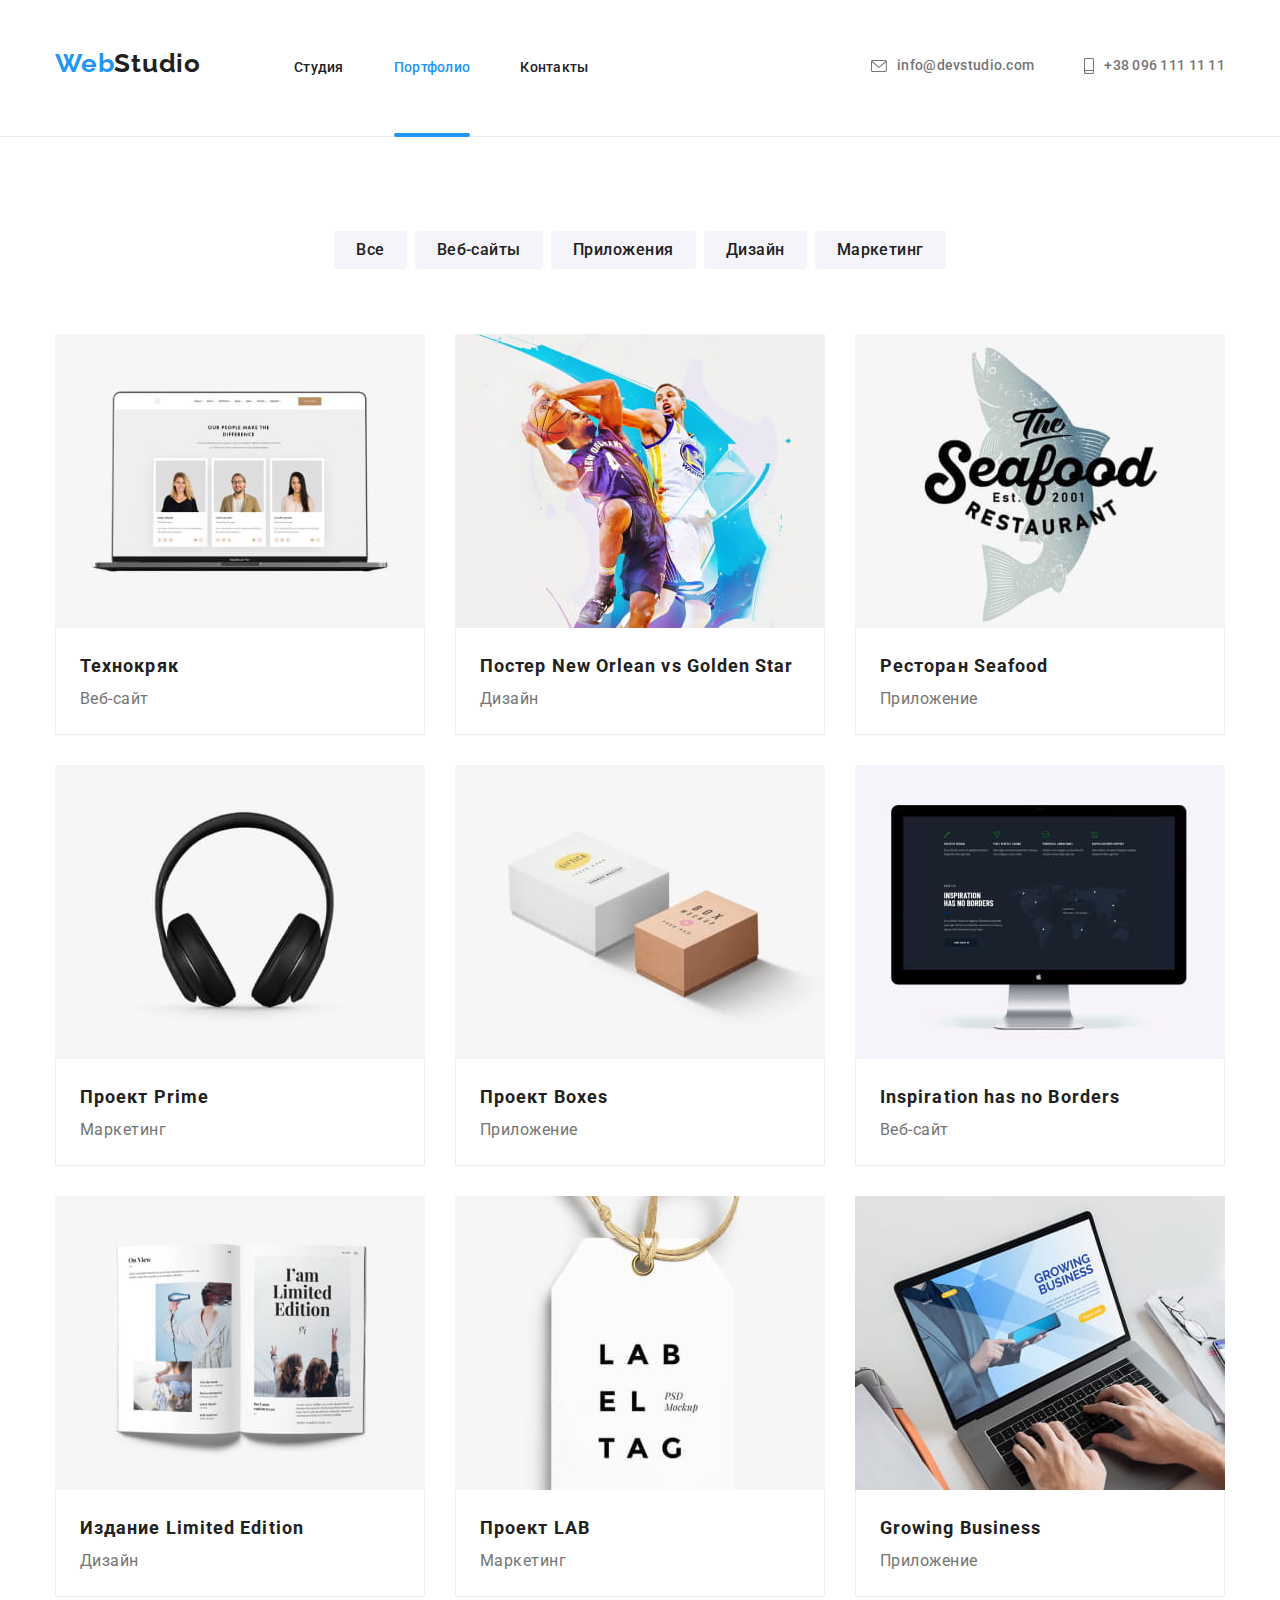
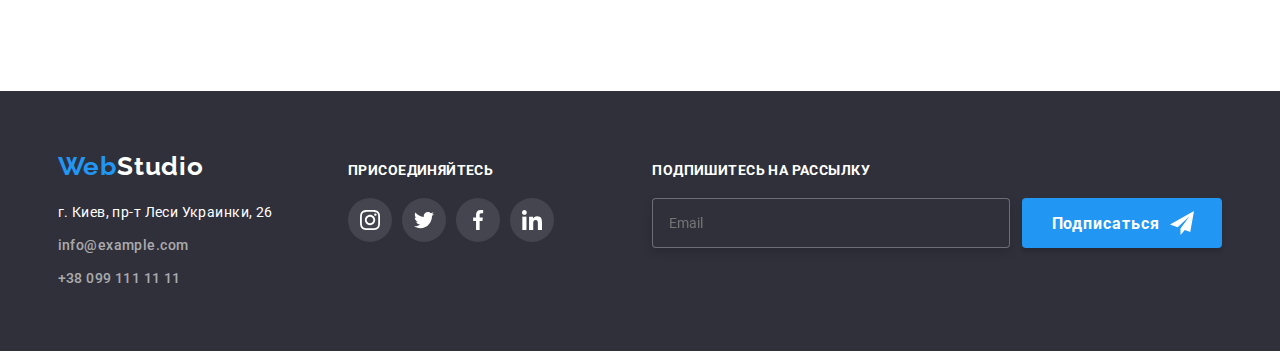
==== commit 11107426: "done" ====
--- a/portfolio.html
+++ b/portfolio.html
@@ -142,7 +142,34 @@
             <li class="sample-list__card">
               <a class="sample-list__link" href="#">
                 <div class="overlay-hidden">
-                  <img src="./images/img-1-2.jpg" alt="Пример веб-сайта" />
+                  <picture>
+                    <source
+                      srcset="
+                        ./images/portfolio/img-1/desktop.jpg    1x,
+                        ./images/portfolio/img-1/desktop@2x.jpg 2x
+                      "
+                      media="(min-width: 1200px)"
+                    />
+                    <source
+                      srcset="
+                        ./images/portfolio/img-1/tablet.jpg    1x,
+                        ./images/portfolio/img-1/tablet@2x.jpg 2x
+                      "
+                      media="(min-width: 768px)"
+                    />
+                    <source
+                      srcset="
+                        ./images/portfolio/img-1/mobile.jpg    1x,
+                        ./images/portfolio/img-1/mobile@2x.jpg 2x
+                      "
+                      media="(max-width: 767.98px)"
+                    />
+                    <img
+                      src="./images/portfolio/img-1/mobile.jpg"
+                      alt="изображение веб-сайта"
+                      width="450"
+                    />
+                  </picture>
                   <div class="overlay">
                     <p class="overlay__text">
                       Технокряк это современная площадка распространения
@@ -161,10 +188,34 @@
             <li class="sample-list__card">
               <a class="sample-list__link" href="#">
                 <div class="overlay-hidden">
-                  <img
-                    src="./images/img-2-2.jpg"
-                    alt="Пример дизайна постера"
-                  />
+                  <picture>
+                    <source
+                      srcset="
+                        ./images/portfolio/img-2/desktop.jpg    1x,
+                        ./images/portfolio/img-2/desktop@2x.jpg 2x
+                      "
+                      media="(min-width: 1200px)"
+                    />
+                    <source
+                      srcset="
+                        ./images/portfolio/img-2/tablet.jpg    1x,
+                        ./images/portfolio/img-2/tablet@2x.jpg 2x
+                      "
+                      media="(min-width: 768px)"
+                    />
+                    <source
+                      srcset="
+                        ./images/portfolio/img-2/mobile.jpg    1x,
+                        ./images/portfolio/img-2/mobile@2x.jpg 2x
+                      "
+                      media="(max-width: 767.98px)"
+                    />
+                    <img
+                      src="./images/portfolio/img-2/mobile.jpg"
+                      alt="изображение веб-сайта"
+                      width="450"
+                    />
+                  </picture>
                   <div class="overlay">
                     <p class="overlay__text">
                       Технокряк это современная площадка распространения
@@ -185,7 +236,34 @@
             <li class="sample-list__card">
               <a class="sample-list__link" href="#">
                 <div class="overlay-hidden">
-                  <img src="./images/img-3-2.jpg" alt="Пример приложения" />
+                  <picture>
+                    <source
+                      srcset="
+                        ./images/portfolio/img-3/desktop.jpg    1x,
+                        ./images/portfolio/img-3/desktop@2x.jpg 2x
+                      "
+                      media="(min-width: 1200px)"
+                    />
+                    <source
+                      srcset="
+                        ./images/portfolio/img-3/tablet.jpg    1x,
+                        ./images/portfolio/img-3/tablet@2x.jpg 2x
+                      "
+                      media="(min-width: 768px)"
+                    />
+                    <source
+                      srcset="
+                        ./images/portfolio/img-3/mobile.jpg    1x,
+                        ./images/portfolio/img-3/mobile@2x.jpg 2x
+                      "
+                      media="(max-width: 767.98px)"
+                    />
+                    <img
+                      src="./images/portfolio/img-3/mobile.jpg"
+                      alt="изображение веб-сайта"
+                      width="450"
+                    />
+                  </picture>
                   <div class="overlay">
                     <p class="overlay__text">
                       Технокряк это современная площадка распространения
@@ -204,7 +282,34 @@
             <li class="sample-list__card">
               <a class="sample-list__link" href="#">
                 <div class="overlay-hidden">
-                  <img src="./images/img-4-2.jpg" alt="Пример маркетинг" />
+                  <picture>
+                    <source
+                      srcset="
+                        ./images/portfolio/img-4/desktop.jpg    1x,
+                        ./images/portfolio/img-4/desktop@2x.jpg 2x
+                      "
+                      media="(min-width: 1200px)"
+                    />
+                    <source
+                      srcset="
+                        ./images/portfolio/img-4/tablet.jpg    1x,
+                        ./images/portfolio/img-4/tablet@2x.jpg 2x
+                      "
+                      media="(min-width: 768px)"
+                    />
+                    <source
+                      srcset="
+                        ./images/portfolio/img-4/mobile.jpg    1x,
+                        ./images/portfolio/img-4/mobile@2x.jpg 2x
+                      "
+                      media="(max-width: 767.98px)"
+                    />
+                    <img
+                      src="./images/portfolio/img-4/mobile.jpg"
+                      alt="изображение веб-сайта"
+                      width="450"
+                    />
+                  </picture>
                   <div class="overlay">
                     <p class="overlay__text">
                       Технокряк это современная площадка распространения
@@ -223,7 +328,34 @@
             <li class="sample-list__card">
               <a class="sample-list__link" href="#">
                 <div class="overlay-hidden">
-                  <img src="./images/img-5-2.jpg" alt="Пример приложения" />
+                  <picture>
+                    <source
+                      srcset="
+                        ./images/portfolio/img-5/desktop.jpg    1x,
+                        ./images/portfolio/img-5/desktop@2x.jpg 2x
+                      "
+                      media="(min-width: 1200px)"
+                    />
+                    <source
+                      srcset="
+                        ./images/portfolio/img-5/tablet.jpg    1x,
+                        ./images/portfolio/img-5/tablet@2x.jpg 2x
+                      "
+                      media="(min-width: 768px)"
+                    />
+                    <source
+                      srcset="
+                        ./images/portfolio/img-5/mobile.jpg    1x,
+                        ./images/portfolio/img-5/mobile@2x.jpg 2x
+                      "
+                      media="(max-width: 767.98px)"
+                    />
+                    <img
+                      src="./images/portfolio/img-5/mobile.jpg"
+                      alt="изображение веб-сайта"
+                      width="450"
+                    />
+                  </picture>
                   <div class="overlay">
                     <p class="overlay__text">
                       Технокряк это современная площадка распространения
@@ -242,7 +374,34 @@
             <li class="sample-list__card">
               <a class="sample-list__link" href="#">
                 <div class="overlay-hidden">
-                  <img src="./images/img-6-2.jpg" alt="Пример веб-сайта" />
+                  <picture>
+                    <source
+                      srcset="
+                        ./images/portfolio/img-6/desktop.jpg    1x,
+                        ./images/portfolio/img-6/desktop@2x.jpg 2x
+                      "
+                      media="(min-width: 1200px)"
+                    />
+                    <source
+                      srcset="
+                        ./images/portfolio/img-6/tablet.jpg    1x,
+                        ./images/portfolio/img-6/tablet@2x.jpg 2x
+                      "
+                      media="(min-width: 768px)"
+                    />
+                    <source
+                      srcset="
+                        ./images/portfolio/img-6/mobile.jpg    1x,
+                        ./images/portfolio/img-6/mobile@2x.jpg 2x
+                      "
+                      media="(max-width: 767.98px)"
+                    />
+                    <img
+                      src="./images/portfolio/img-6/mobile.jpg"
+                      alt="изображение веб-сайта"
+                      width="450"
+                    />
+                  </picture>
                   <div class="overlay">
                     <p class="overlay__text">
                       Технокряк это современная площадка распространения
@@ -261,10 +420,34 @@
             <li class="sample-list__card">
               <a class="sample-list__link" href="#">
                 <div class="overlay-hidden">
-                  <img
-                    src="./images/img-7-2.jpg"
-                    alt="Пример дизайна издания"
-                  />
+                  <picture>
+                    <source
+                      srcset="
+                        ./images/portfolio/img-7/desktop.jpg    1x,
+                        ./images/portfolio/img-7/desktop@2x.jpg 2x
+                      "
+                      media="(min-width: 1200px)"
+                    />
+                    <source
+                      srcset="
+                        ./images/portfolio/img-7/tablet.jpg    1x,
+                        ./images/portfolio/img-7/tablet@2x.jpg 2x
+                      "
+                      media="(min-width: 768px)"
+                    />
+                    <source
+                      srcset="
+                        ./images/portfolio/img-7/mobile.jpg    1x,
+                        ./images/portfolio/img-7/mobile@2x.jpg 2x
+                      "
+                      media="(max-width: 767.98px)"
+                    />
+                    <img
+                      src="./images/portfolio/img-7/mobile.jpg"
+                      alt="изображение веб-сайта"
+                      width="450"
+                    />
+                  </picture>
                   <div class="overlay">
                     <p class="overlay__text">
                       Технокряк это современная площадка распространения
@@ -283,7 +466,34 @@
             <li class="sample-list__card">
               <a class="sample-list__link" href="#">
                 <div class="overlay-hidden">
-                  <img src="./images/img-8-2.jpg" alt="Пример маркетинг" />
+                  <picture>
+                    <source
+                      srcset="
+                        ./images/portfolio/img-8/desktop.jpg    1x,
+                        ./images/portfolio/img-8/desktop@2x.jpg 2x
+                      "
+                      media="(min-width: 1200px)"
+                    />
+                    <source
+                      srcset="
+                        ./images/portfolio/img-8/tablet.jpg    1x,
+                        ./images/portfolio/img-8/tablet@2x.jpg 2x
+                      "
+                      media="(min-width: 768px)"
+                    />
+                    <source
+                      srcset="
+                        ./images/portfolio/img-8/mobile.jpg    1x,
+                        ./images/portfolio/img-8/mobile@2x.jpg 2x
+                      "
+                      media="(max-width: 767.98px)"
+                    />
+                    <img
+                      src="./images/portfolio/img-8/mobile.jpg"
+                      alt="изображение веб-сайта"
+                      width="450"
+                    />
+                  </picture>
                   <div class="overlay">
                     <p class="overlay__text">
                       Технокряк это современная площадка распространения
@@ -302,7 +512,34 @@
             <li class="sample-list__card">
               <a class="sample-list__link" href="#">
                 <div class="overlay-hidden">
-                  <img src="./images/img-9-2.jpg" alt="Пример приложения" />
+                  <picture>
+                    <source
+                      srcset="
+                        ./images/portfolio/img-9/desktop.jpg    1x,
+                        ./images/portfolio/img-9/desktop@2x.jpg 2x
+                      "
+                      media="(min-width: 1200px)"
+                    />
+                    <source
+                      srcset="
+                        ./images/portfolio/img-9/tablet.jpg    1x,
+                        ./images/portfolio/img-9/tablet@2x.jpg 2x
+                      "
+                      media="(min-width: 768px)"
+                    />
+                    <source
+                      srcset="
+                        ./images/portfolio/img-9/mobile.jpg    1x,
+                        ./images/portfolio/img-9/mobile@2x.jpg 2x
+                      "
+                      media="(max-width: 767.98px)"
+                    />
+                    <img
+                      src="./images/portfolio/img-9/mobile.jpg"
+                      alt="изображение веб-сайта"
+                      width="450"
+                    />
+                  </picture>
                   <div class="overlay">
                     <p class="overlay__text">
                       Технокряк это современная площадка распространения
--- a/css/main.min.css
+++ b/css/main.min.css
@@ -1,2 +1,2 @@
-:root{--primary-text-color: #757575;--title-text-color: #212121;--h1-text-color: #ffffff;--accent-text-color: #2196f3;--main-font: "Roboto", sans-serif;--title-font: "Raleway", sans-serif;--bg-dark-color: #2f303a;--bg-grey-color: #f5f4fa;--bg-white-color: #ffffff;--overlay-color: rgba(47, 48, 58, 0.4);--background-color: #afb1b8;--backdrop-color: rgba(0, 0, 0, 0.2)}.logo{color:var(--accent-text-color);font-family:var(--title-font);font-weight:700;font-size:26px;line-height:1.19;letter-spacing:0.03em}.header__logo--color{color:var(--title-text-color)}.footer__logo--color{color:var(--accent-text-color)}.footer__logo{color:var(--h1-text-color);display:block;margin-bottom:20px}.btn{font-family:var(--main-font);font-style:normal;font-weight:700;font-size:16px;line-height:1.87;display:flex;align-items:center;text-align:center;letter-spacing:0.06em;color:var(--h1-text-color);background-color:var(--accent-text-color);cursor:pointer;margin-right:auto;margin-left:auto;box-shadow:0px 4px 4px rgba(0,0,0,0.15);border-radius:4px;border:none;min-width:200px;min-height:50px;padding:10px 32px}.btn-portfolio{font-family:var(--main-font);font-style:normal;font-weight:500;font-size:16px;line-height:1.62;text-align:center;letter-spacing:0.03em;color:var(--title-text-color);background:#f5f4fa;border-radius:4px;border:none;padding:6px 22px;cursor:pointer;transition:background-color 250ms cubic-bezier(0.4, 0, 0.2, 1),color 250ms cubic-bezier(0.4, 0, 0.2, 1),box-shadow 250ms cubic-bezier(0.4, 0, 0.2, 1)}.btn-portfolio:hover,.btn-portfolio:focus{background-color:var(--accent-text-color);color:var(--h1-text-color);box-shadow:0px 3px 1px rgba(0,0,0,0.1),0px 1px 2px rgba(0,0,0,0.08),0px 2px 2px rgba(0,0,0,0.12)}.form-button{position:absolute;height:50px;width:200px;background-color:var(--accent-text-color);border-color:var(--accent-text-color);color:var(--h1-text-color);font-size:16px;line-height:1.87;font-weight:700;letter-spacing:0.06em;left:0;right:0;top:0;bottom:-461px;margin:auto;border-radius:4px;display:inline-block;cursor:pointer;border:none;box-shadow:0px 4px 4px rgba(0,0,0,0.15);transition:background-color 250ms cubic-bezier(0.4, 0, 0.2, 1)}.button-close{position:absolute;top:8px;right:8px;display:flex;align-items:center;justify-content:center;width:30px;height:30px;background-color:var(--h1-text-color);border:1px solid rgba(0,0,0,0.1);border-radius:50%}.button-close:hover,.button-close:focus{border-color:var(--accent-text-color);cursor:pointer;outline:none;fill:var(--accent-text-color)}.footer__submit-button{position:relative;padding-left:29px;padding-top:10px;padding-bottom:10px;padding-right:62px;display:inline-block;color:var(--h1-text-color);background-color:var(--accent-text-color);border-color:var(--accent-text-color);font-weight:700;font-size:16px;line-height:1.87;letter-spacing:0.06em;cursor:pointer;width:200px;height:50px;border:none;border-radius:4px;box-shadow:0px 4px 4px rgba(0,0,0,0.15);transition:background-color 250ms cubic-bezier(0.4, 0, 0.2, 1)}html{box-sizing:border-box}*,*::after,*::before{box-sizing:border-box}body{font-family:var(--main-font);color:var(--primary-text-color);background:var(--bg-white-color);font-size:14px;line-height:1.71;letter-spacing:0.02em}img{display:block;width:100%;height:auto}.container{width:100%;padding-left:15px;padding-right:15px;margin-left:auto;margin-right:auto}@media screen and (min-width: 480px){.container{width:480px}}@media screen and (min-width: 768px){.container{width:768px}}@media screen and (min-width: 1200px){.container{width:1200px}}h1,h2,h3,h4,h5,h6,p,ul{margin-top:0;margin-bottom:0}a{text-decoration:none}ul{list-style:none;margin:0;padding:0}.visually-hidden{position:absolute !important;clip:rect(1px 1px 1px 1px);clip:rect(1px, 1px, 1px, 1px);padding:0 !important;border:0 !important;height:1px !important;width:1px !important;overflow:hidden}.title{justify-content:center;color:var(--title-text-color);padding-bottom:50px;font-size:36px;line-height:1.16;text-align:center;letter-spacing:0.03em}.overlay-hidden{position:relative;overflow:hidden}button{padding:0;border:none;font:inherit;color:inherit;background-color:transparent;cursor:pointer}.header{border-bottom:1px solid #ececec}.header__container{display:flex;justify-content:space-between;align-items:center;padding-top:24px;padding-bottom:24px}@media screen and (min-width: 768px){.header__container{display:flex;align-items:baseline}}@media screen and (min-width: 768px){.header__logo{margin-right:70px}}@media screen and (min-width: 1200px){.header__logo{margin-right:93px}}@media screen and (max-width: 767px){.site-nav{display:none}}.site-nav__list{display:flex;list-style:none;margin:0;padding:0}.site-nav__item{position:relative;display:inline-block;padding-top:32px;padding-bottom:32px}.site-nav__item:not(:last-child){margin-right:50px}.site-nav__item .site-nav__link:hover,.site-nav__item .site-nav__link:focus{color:var(--accent-text-color);transition:color 250ms cubic-bezier(0.4, 0, 0.2, 1)}.site-nav__item .site-nav__link--current::after{content:"";display:block;width:100%;height:4px;background-color:var(--accent-text-color);border-radius:2px;position:absolute;bottom:-25px}.site-nav__item .site-nav__link:hover::after,.site-nav__item .site-nav__link:focus::after{content:"";opacity:1;transition:transform 250ms cubic-bezier(0.4, 0, 0.2, 1)}.site-nav__link{font-weight:500;line-height:1.15;color:var(--title-text-color)}.site-nav__link--current{color:var(--accent-text-color)}.header-contacts{display:flex;margin-left:auto;padding:0;align-items:center;font-weight:500;font-size:14px;line-height:1.14;letter-spacing:0.02em;color:var(--primary-text-color);transition:color 250ms cubic-bezier(0.4, 0, 0.2, 1)}@media screen and (max-width: 767px){.header-contacts{display:none}}@media screen and (min-width: 768px){.header-contacts{display:flex;flex-wrap:wrap}}.header-contacts__item{margin-left:50px}@media screen and (min-width: 768px) and (max-width: 1199px){.header-contacts__item:not(:last-child){margin-bottom:10px}}.header-contacts__link{display:flex;align-items:center;font-weight:500;font-size:14px;line-height:1.14;letter-spacing:0.02em;color:var(--primary-text-color);transition:color 250ms cubic-bezier(0.4, 0, 0.2, 1)}.header-contacts__link:hover,.header-contacts__link:focus{color:var(--accent-text-color)}.header-contacts__icon{fill:currentColor;margin-right:10px;transition:color 250ms cubic-bezier(0.4, 0, 0.2, 1)}.header__btn{display:block}@media screen and (min-width: 768px){.header__btn{display:none}}.hero{min-height:600px;max-width:1600px;padding-top:200px;padding-bottom:200px;margin:0 auto;background-image:linear-gradient(to right, var(--overlay-color), var(--overlay-color)),url(../images/Img.jpg)}.hero__title{font-weight:900;font-size:44px;line-height:1.36;text-align:center;letter-spacing:0.06em;text-transform:uppercase;color:var(--h1-text-color);padding-bottom:30px;max-width:696px;margin:0 auto}.features__container{padding-top:60px;padding-bottom:60px}@media screen and (min-width: 1200px){.features__container{padding-top:94px;padding-bottom:94px}}@media screen and (min-width: 768px){.features__item{flex-basis:calc((100% - 60px) / 2);margin-top:30px;margin-left:30px}}@media screen and (min-width: 1200px){.features__item{flex-basis:calc((100% - 120px) / 4);margin-top:30px;margin-left:30px}}@media screen and (max-width: 767px){.features__item:not(:last-child){margin-bottom:30px}}.features__thumb{display:flex;height:120px;align-items:center;justify-content:center;background:#f5f4fa;border-radius:4px}.features__text{font-size:14px;line-height:1.71;letter-spacing:0.03em;color:var(--primary-text-color);text-align:left;margin-top:10px}@media screen and (min-width: 768px){.features__list{display:flex;flex-wrap:wrap;margin-left:-30px;margin-top:-30px}}.features__title{font-weight:700;font-size:14px;line-height:1.14;letter-spacing:0.03em;text-transform:uppercase;color:var(--title-text-color);margin-top:30px}@media screen and (max-width: 767px){.features__title{text-align:center}}.activity{padding-bottom:94px}@media screen and (max-width: 1199px){.activity{display:none}}.activity__list{display:flex}.activity__image{position:relative}.activity__image:not(:last-child){margin-right:30px}.activity__icon{position:absolute;width:370px;height:70px;bottom:0;left:0;background:rgba(47,48,58,0.8)}.activity-title{display:flex;align-items:center;justify-content:center;text-transform:uppercase;color:var(--h1-text-color);padding-top:27px;padding-bottom:27px;font-size:14px;line-height:1.14;text-align:center;letter-spacing:0.03em}.team__title{font-family:var(--main-font);font-weight:700;font-size:36px;line-height:1.16;text-align:center;letter-spacing:0.03em;color:var(--title-text-color);-webkit-box-pack:justify;-ms-flex-pack:justify;justify-content:space-between;padding-bottom:50px}.team{padding-top:94px;background-color:var(--bg-grey-color);padding-bottom:94px}.team__card-set{width:100%;margin:0 auto}@media screen and (min-width: 768px){.team__card-set{width:768px;display:flex;flex-wrap:wrap;margin-left:-30px;margin-top:-30px}}@media screen and (min-width: 1200px){.team__card-set{width:1200px;display:flex;flex-wrap:wrap;margin-left:-30px;margin-top:-30px}}.team__card-item{flex-basis:100%;text-align:center;background-color:var(--bg-white-color);box-shadow:0px 1px 3px rgba(0,0,0,0.12),0px 1px 1px rgba(0,0,0,0.14),0px 2px 1px rgba(0,0,0,0.2);border-radius:0px 0px 4px 4px}@media screen and (max-width: 767px){.team__card-item{margin-bottom:30px}}@media screen and (min-width: 768px){.team__card-item{flex-basis:calc((100% - 30px * 2) / 2);margin-left:30px;margin-top:30px}}@media screen and (min-width: 1200px){.team__card-item{flex-basis:calc((100% - 30px * 4) / 4);margin-left:30px;margin-top:30px}}.team__card-text{padding-top:30px;padding-bottom:30px}.team__name-item{color:var(--title-text-color);font-weight:500;font-size:16px;line-height:1.18;letter-spacing:0.03em;justify-content:space-between;padding-bottom:10px}.team__item-profession{font-size:16px;line-height:1.18;letter-spacing:0.03em;color:var(--primary-text-color);margin-bottom:16px}.social-links{display:flex;justify-content:center;padding:0}.social-links__item{display:flex;align-items:center;justify-content:center}.social-links__item:not(:last-child){margin-right:10px}.social-links__link{color:#afb1b8;width:44px;height:44px;display:inline-flex;justify-content:center;align-items:center;border-radius:50%;transition:background-color 250ms cubic-bezier(0.4, 0, 0.2, 1),color 250ms cubic-bezier(0.4, 0, 0.2, 1)}.social-links__link:hover,.social-links__link:focus{background:var(--accent-text-color);color:var(--h1-text-color)}.social-links__icon{fill:currentColor}.clients{padding-top:94px;padding-bottom:94px}.clients__list{display:flex;flex-wrap:wrap;justify-content:center;align-items:center;margin-top:-30px;margin-left:-30px}.clients__item{padding:0;margin:0;border-radius:4px;color:var(--primary-text-color);height:92px;margin-top:30px;margin-left:30px}@media screen and (max-width: 767px){.clients__item{flex-basis:calc((100% - 60px) / 2)}}@media screen and (max-width: 1199px){.clients__item{flex-basis:calc((100% - 90px) / 3)}}.clients__link{width:210px;height:92px;display:inline-flex;justify-content:center;align-items:center;border:1px solid var(--background-color);color:var(--background-color);transition:color 250ms cubic-bezier(0.4, 0, 0.2, 1)}.clients__link:hover,.clients__link:focus{color:var(--accent-text-color);border-color:var(--accent-text-color)}@media screen and (min-width: 768px){.clients__link{width:226px}}@media screen and (min-width: 1200px){.clients__link{width:170px}}.clients__icon{fill:currentColor}.footer{padding-top:60px;padding-bottom:60px;background-color:var(--bg-dark-color)}.footer__flex{align-items:baseline;display:flex;justify-content:center;align-items:center;flex-direction:column}@media screen and (min-width: 798px){.footer__flex{display:flex;flex-wrap:wrap;flex-direction:row;justify-content:space-around;align-items:baseline}}.footer__address{font-style:inherit;font-size:14px;line-height:1.71;letter-spacing:0.03em;color:var(--h1-text-color)}@media screen and (max-width: 1199px){.footer__address{display:flex;align-items:center;flex-direction:column}}.footer__contacts{display:inline-block;margin-top:9px;font-weight:500;font-size:14px;line-height:1.71;letter-spacing:0.03em;color:rgba(255,255,255,0.6);list-style:none;text-decoration:none}@media screen and (min-width: 1200px){.footer__social-links{margin-left:70px}}@media screen and (max-width: 767px){.footer__social-links{margin-top:60px}}.footer__title{font-size:14px;line-height:1.14;letter-spacing:0.03em;text-transform:uppercase;color:var(--h1-text-color);margin-bottom:20px}@media screen and (max-width: 1199px){.footer__title{text-align:center}}@media screen and (min-width: 1200px){.footer__title{display:inline-block}}.footer__social-list{display:flex}.footer__social-item{align-items:center}.footer__social-item:not(:last-child){margin-right:10px}.footer__social-link{border-radius:50%;width:44px;height:44px;display:inline-flex;justify-content:center;align-items:center;color:var(--h1-text-color);background:rgba(255,255,255,0.1);transition:background-color 250ms cubic-bezier(0.4, 0, 0.2, 1)}.footer__social-link:hover,.footer__social-link:focus{background:var(--accent-text-color)}.footer__social-icon{fill:currentColor}@media screen and (min-width: 1200px){.footer__mailing{margin-left:93px}}@media screen and (max-width: 1199px){.footer__mailing{margin-top:60px}}@media screen and (min-width: 1200px){.footer__mailing-item{display:flex}}@media screen and (max-width: 1199px){.footer__mailing-item{display:flex;flex-direction:column;align-items:center}}.footer__mailing-field{width:358px;height:50px;margin-right:12px;padding:15px 16px;border:1px solid rgba(255,255,255,0.3);filter:drop-shadow(0px 4px 4px rgba(0,0,0,0.15));border-radius:4px;color:var(--h1-text-color);background-color:var(--bg-dark-color)}@media screen and (max-width: 1199px){.footer__mailing-field{width:450px;margin-bottom:20px}}.footer__submit-icon{position:absolute;right:28px;top:13px;bottom:13px;fill:var(--h1-text-color)}@media screen and (max-width: 1199px){.footer__logo{text-align:center}}.portfolio{padding-top:94px;padding-bottom:94px}.portfolio__list{display:flex;margin-bottom:50px;justify-content:center;padding:0}@media screen and (max-width: 767.98px){.portfolio__list{display:flex;justify-content:flex-start;flex-wrap:wrap;margin-bottom:30px}}.portfolio__item{border-radius:4px}.portfolio__item:hover,.portfolio__item:focus{background-color:var(--accent-text-color);color:#ffffff;border-radius:4px;border:none}.portfolio__item:not(:last-child){margin-right:8px;margin-bottom:15px}@media screen and (min-width: 768px){.sample-list{display:flex;flex-wrap:wrap;margin-left:-30px;margin-top:-30px}}@media screen and (max-width: 767px){.sample-list__card{min-width:450px;margin-left:auto;margin-right:auto}.sample-list__card:not(:last-child){margin-bottom:30px}}@media screen and (min-width: 768px){.sample-list__card{flex-basis:calc((100% - 30px * 2) / 2);margin-left:30px;margin-top:30px}}@media screen and (min-width: 1200px){.sample-list__card{flex-basis:calc((100% - 30px * 3) / 3);margin-left:30px;margin-top:30px}}.sample-list__card:hover .overlay,.sample-list__card:focus .overlay{opacity:1;transform:translate(0)}.sample-list__card:focus,.sample-list__card:hover{box-shadow:0px 1px 1px rgba(0,0,0,0.12),0px 4px 4px rgba(0,0,0,0.06),1px 4px 6px rgba(0,0,0,0.16);cursor:pointer;transition:transform 250ms cubic-bezier(0.4, 0, 0.2, 1)}.sample-list__text{padding:20px 24px;border:1px solid #eee;border-top:none;flex-grow:1}.sample-list__link{display:flex;flex-direction:column;height:100%;text-decoration:none;transition:box-shadow 250ms cubic-bezier(0.4, 0, 0.2, 1)}.overlay{position:absolute;width:100%;height:100%;left:0;top:0;background:rgba(33,150,243,0.9);color:var(--h1-text-color);padding:63px 24px;font-size:18px;line-height:1.56;letter-spacing:0.03em;opacity:0;transform:translateY(100%);transition:transform 250ms cubic-bezier(0.4, 0, 0.2, 1);opacity:0}.sample-list__title{font-weight:700;font-size:18px;line-height:2;letter-spacing:0.06em;color:var(--title-text-color);text-decoration:none}.sample-list__description{font-size:16px;line-height:1.87;letter-spacing:0.03em;color:var(--primary-text-color)}.backdrop{position:fixed;top:0;left:0;width:100%;height:100%;background-color:var(--backdrop-color);z-index:2;opacity:1;transition:opacity 250ms cubic-bezier(0.4, 0, 0.2, 1)}.backdrop.is-hidden{opacity:0;pointer-events:none}.modal{position:absolute;width:528px;height:581px;top:50%;left:50%;transform:translate(-50%, -50%) scale(1);border-radius:4px;background-color:var(--bg-white-color);padding:40px}@media screen and (min-width: 480px){.modal{max-width:450px;height:609px}}@media screen and (max-height: 609px){.modal{top:0;transform:translateX(-50%)}}@media screen and (min-width: 1200px){.modal{min-width:528px}}.icon-close-btn{background-color:var(--h1-text-color)}.form__input{position:relative;display:block;width:448px;height:40px;border-radius:4px;border:1px solid rgba(33,33,33,0.2);padding-left:42px;padding-right:12px;box-sizing:border-box;transition:border-color 250ms cubic-bezier(0.4, 0, 0.2, 1),fill 250ms cubic-bezier(0.4, 0, 0.2, 1)}.form__input:hover,.form__input:focus{border-color:var(--accent-text-color);cursor:pointer;outline:none}.form__input:hover+.form__icon,.form__input:focus+.form__icon{fill:var(--accent-text-color)}@media screen and (max-width: 1199px){.form__input{width:370px}}.form__input-comment{width:448px;height:120px;resize:none;border:1px solid rgba(33,33,33,0.2);border-radius:4px;padding:12px 16px;margin-bottom:20px;box-sizing:border-box}.form__input-comment:hover,.form__input-comment:focus{border-color:var(--accent-text-color);cursor:pointer;outline:none}@media screen and (max-width: 1199px){.form__input-comment{width:370px}}.form__label{margin-bottom:4px;font-weight:400;font-size:12px;line-height:1.17;letter-spacing:0.01em;color:var(--primary-text-color);text-align:left}.form__title{font-size:20px;font-style:700;line-height:1.15;text-align:center;color:var(--title-text-color);padding-bottom:12px;letter-spacing:0.03em}.form__field{position:relative;display:flex;flex-direction:column;margin-bottom:10px}.form__icon{position:absolute;left:15px;top:50%;transition:fill 250ms cubic-bezier(0.4, 0, 0.2, 1)}.agreement{color:var(--accent-text-color)}.checkbox-agree{display:inline-block;width:16px;height:15px;margin-right:8px;border:2px solid var(--primary-text-color);border-radius:2px;font-size:14px;line-height:1.46}.user-checkbox::before{content:"";display:inline-block;width:16px;height:15px}.checkbox-agree:checked+.user-checkbox::before{background-image:url(./images/symbol-defs.svg#icon-full-check);border-color:var(--accent-text-color);background-color:var(--accent-text-color)}.checkbox-agree:checked+.check{border-color:var(--accent-text-color);background-image:url(../images/Vector-3.svg);background-color:var(--accent-text-color)}.check{display:inline-block;width:16px;height:15px;margin-right:8px;border:2px solid var(--title-text-color);border-radius:2px}.checkbox-agree:checked ~ .icon-check{opacity:1;transform:scale(1.2)}.form-agree-text{display:inline-block}@media screen and (max-width: 767px){.form-agree-text{font-size:11px;line-height:1.17;font-weight:400;letter-spacing:0.03em}}@media screen and (min-width: 768px){.burger__btn{display:none}.mobile-menu{display:none}}@media screen and (max-width: 767.98px){.menu{display:none}.contacts{display:none}}.burger__btn{margin-left:auto;z-index:20}.burger__btn:hover,.burger__btn:focus{fill:var(--accent-text-color)}.burger__btn{z-index:13;background-color:transparent;border:none}.burger__btn:hover .burger__icon,.burger__btn:focus .burger__icon{fill:var(--accent-text-color)}.icon-close{display:none}.is-open .icon-close{display:block}.is-open .icon-menu{display:none}.mobile-menu{position:fixed;display:flex;flex-direction:column;justify-content:space-between;top:0;left:0;width:100%;height:100vh;z-index:10;padding:48px 40px;background:var(--h1-text-color);color:var(--title-text-color);opacity:0;transform:translateY(0) translateX(50%);transition:opacity 250ms cubic-bezier(0.4, 0, 0.2, 1);visibility:hidden;pointer-events:none;overflow:auto}.mobile-menu.is-open{opacity:1;visibility:visible;pointer-events:auto;transform:translateY(0) translateX(0)}.mobile-menu__socials-item:not(:last-child)::after{content:"";height:22px;border-right:1px solid rgba(33,33,33,0.2);margin-right:10px;margin-left:10px}.mobile-menu__item:not(:last-child){margin-bottom:32px}.mobile-menu__link{font-weight:500;font-size:40px;line-height:1.17;letter-spacing:0.02em;color:var(--title-text-color);transition:color 250ms cubic-bezier(0.4, 0, 0.2, 1)}.mobile-menu__link:hover,.mobile-menu__link:focus{color:var(--accent-text-color)}.mobile-menu__link--current{position:relative;color:var(--accent-text-color)}.mobile-menu__contact-tel{font-size:34px;color:var(--accent-text-color)}.mobile-menu__contact-mail{font-size:24px;color:var(--primary-text-color)}.mobile-menu__socials{display:flex;flex-wrap:wrap;margin-top:64px}.mobile-menu__socials-link{font-weight:500;font-size:18px;line-height:1.22px;letter-spacing:0.02em;color:var(--accent-text-color)}
+:root{--primary-text-color: #757575;--title-text-color: #212121;--h1-text-color: #ffffff;--accent-text-color: #2196f3;--main-font: "Roboto", sans-serif;--title-font: "Raleway", sans-serif;--bg-dark-color: #2f303a;--bg-grey-color: #f5f4fa;--bg-white-color: #ffffff;--overlay-color: rgba(47, 48, 58, 0.4);--background-color: #afb1b8;--backdrop-color: rgba(0, 0, 0, 0.2)}.logo{color:var(--accent-text-color);font-family:var(--title-font);font-weight:700;font-size:26px;line-height:1.19;letter-spacing:0.03em}.header__logo--color{color:var(--title-text-color)}.footer__logo--color{color:var(--accent-text-color)}.footer__logo{color:var(--h1-text-color);display:block;margin-bottom:20px}.btn{font-family:var(--main-font);font-style:normal;font-weight:700;font-size:16px;line-height:1.87;display:flex;align-items:center;text-align:center;letter-spacing:0.06em;color:var(--h1-text-color);background-color:var(--accent-text-color);cursor:pointer;margin-right:auto;margin-left:auto;box-shadow:0px 4px 4px rgba(0,0,0,0.15);border-radius:4px;border:none;min-width:200px;min-height:50px;padding:10px 32px}.btn-portfolio{font-family:var(--main-font);font-style:normal;font-weight:500;font-size:16px;line-height:1.62;text-align:center;letter-spacing:0.03em;color:var(--title-text-color);background:#f5f4fa;border-radius:4px;border:none;padding:6px 22px;cursor:pointer;transition:background-color 250ms cubic-bezier(0.4, 0, 0.2, 1),color 250ms cubic-bezier(0.4, 0, 0.2, 1),box-shadow 250ms cubic-bezier(0.4, 0, 0.2, 1)}.btn-portfolio:hover,.btn-portfolio:focus{background-color:var(--accent-text-color);color:var(--h1-text-color);box-shadow:0px 3px 1px rgba(0,0,0,0.1),0px 1px 2px rgba(0,0,0,0.08),0px 2px 2px rgba(0,0,0,0.12)}.form-button{position:absolute;height:50px;width:200px;background-color:var(--accent-text-color);border-color:var(--accent-text-color);color:var(--h1-text-color);font-size:16px;line-height:1.87;font-weight:700;letter-spacing:0.06em;left:0;right:0;top:0;bottom:-461px;margin:auto;border-radius:4px;display:inline-block;cursor:pointer;border:none;box-shadow:0px 4px 4px rgba(0,0,0,0.15);transition:background-color 250ms cubic-bezier(0.4, 0, 0.2, 1)}.button-close{position:absolute;top:8px;right:8px;display:flex;align-items:center;justify-content:center;width:30px;height:30px;background-color:var(--h1-text-color);border:1px solid rgba(0,0,0,0.1);border-radius:50%}.button-close:hover,.button-close:focus{border-color:var(--accent-text-color);cursor:pointer;outline:none;fill:var(--accent-text-color)}.footer__submit-button{position:relative;padding-left:29px;padding-top:10px;padding-bottom:10px;padding-right:62px;display:inline-block;color:var(--h1-text-color);background-color:var(--accent-text-color);border-color:var(--accent-text-color);font-weight:700;font-size:16px;line-height:1.87;letter-spacing:0.06em;cursor:pointer;width:200px;height:50px;border:none;border-radius:4px;box-shadow:0px 4px 4px rgba(0,0,0,0.15);transition:background-color 250ms cubic-bezier(0.4, 0, 0.2, 1)}html{box-sizing:border-box}*,*::after,*::before{box-sizing:border-box}body{font-family:var(--main-font);color:var(--primary-text-color);background:var(--bg-white-color);font-size:14px;line-height:1.71;letter-spacing:0.02em}img{display:block;width:100%;height:auto}.container{width:100%;padding-left:15px;padding-right:15px;margin-left:auto;margin-right:auto}@media screen and (min-width: 480px){.container{width:480px}}@media screen and (min-width: 768px){.container{width:768px}}@media screen and (min-width: 1200px){.container{width:1200px}}h1,h2,h3,h4,h5,h6,p,ul{margin-top:0;margin-bottom:0}a{text-decoration:none}ul{list-style:none;margin:0;padding:0}.visually-hidden{position:absolute !important;clip:rect(1px 1px 1px 1px);clip:rect(1px, 1px, 1px, 1px);padding:0 !important;border:0 !important;height:1px !important;width:1px !important;overflow:hidden}.title{justify-content:center;color:var(--title-text-color);padding-bottom:50px;font-size:36px;line-height:1.16;text-align:center;letter-spacing:0.03em}.overlay-hidden{position:relative;overflow:hidden}button{padding:0;border:none;font:inherit;color:inherit;background-color:transparent;cursor:pointer}.header{border-bottom:1px solid #ececec}.header__container{display:flex;justify-content:space-between;align-items:center;padding-top:24px;padding-bottom:24px}@media screen and (min-width: 768px){.header__container{display:flex;align-items:baseline}}@media screen and (min-width: 768px){.header__logo{margin-right:70px}}@media screen and (min-width: 1200px){.header__logo{margin-right:93px}}@media screen and (max-width: 767px){.site-nav{display:none}}.site-nav__list{display:flex;list-style:none;margin:0;padding:0}.site-nav__item{position:relative;display:inline-block;padding-top:32px;padding-bottom:32px}.site-nav__item:not(:last-child){margin-right:50px}.site-nav__item .site-nav__link:hover,.site-nav__item .site-nav__link:focus{color:var(--accent-text-color);transition:color 250ms cubic-bezier(0.4, 0, 0.2, 1)}.site-nav__item .site-nav__link--current::after{content:"";display:block;width:100%;height:4px;background-color:var(--accent-text-color);border-radius:2px;position:absolute;bottom:-25px}.site-nav__item .site-nav__link:hover::after,.site-nav__item .site-nav__link:focus::after{content:"";opacity:1;transition:transform 250ms cubic-bezier(0.4, 0, 0.2, 1)}.site-nav__link{font-weight:500;line-height:1.15;color:var(--title-text-color)}.site-nav__link--current{color:var(--accent-text-color)}.header-contacts{display:flex;margin-left:auto;padding:0;align-items:center;font-weight:500;font-size:14px;line-height:1.14;letter-spacing:0.02em;color:var(--primary-text-color);transition:color 250ms cubic-bezier(0.4, 0, 0.2, 1)}@media screen and (max-width: 767px){.header-contacts{display:none}}@media screen and (min-width: 768px){.header-contacts{display:flex;flex-wrap:wrap}}.header-contacts__item{margin-left:50px}@media screen and (min-width: 768px) and (max-width: 1199px){.header-contacts__item:not(:last-child){margin-bottom:10px}}.header-contacts__link{display:flex;align-items:center;font-weight:500;font-size:14px;line-height:1.14;letter-spacing:0.02em;color:var(--primary-text-color);transition:color 250ms cubic-bezier(0.4, 0, 0.2, 1)}.header-contacts__link:hover,.header-contacts__link:focus{color:var(--accent-text-color)}.header-contacts__icon{fill:currentColor;margin-right:10px;transition:color 250ms cubic-bezier(0.4, 0, 0.2, 1)}.header__btn{display:block}@media screen and (min-width: 768px){.header__btn{display:none}}.hero{min-height:600px;max-width:1600px;padding-top:200px;padding-bottom:200px;margin:0 auto}@media screen and (max-width: 767.98px){.hero{background-image:linear-gradient(to right, rgba(47,48,58,0.4), rgba(47,48,58,0.4)),url(../images/hero/mobile-hero.jpg)}}@media (min-device-pixel-ratio: 2), (min-resolution: 192dpi), (min-resolution: 2dppx){.hero{background-image:linear-gradient(to right, rgba(47,48,58,0.4), rgba(47,48,58,0.4)),url(../images/hero/mobile-hero@2x.jpg)}}@media screen and (min-width: 768px){.hero{background-image:linear-gradient(to right, rgba(47,48,58,0.4), rgba(47,48,58,0.4)),url(../images/hero/tablet-hero.jpg)}}@media (min-device-pixel-ratio: 2), (min-resolution: 192dpi), (min-resolution: 2dppx){.hero{background-image:linear-gradient(to right, rgba(47,48,58,0.4), rgba(47,48,58,0.4)),url(../images/hero/tablet-hero@2x.jpg)}}@media screen and (min-width: 1200px){.hero{background-image:linear-gradient(to right, rgba(47,48,58,0.4), rgba(47,48,58,0.4)),url(../images/hero/desktop-hero.jpg)}}@media (min-device-pixel-ratio: 2), (min-resolution: 192dpi), (min-resolution: 2dppx){.hero{background-image:linear-gradient(to right, rgba(47,48,58,0.4), rgba(47,48,58,0.4)),url(../images/hero/desktop-hero@2x.jpg)}}.hero__title{font-weight:900;font-size:44px;line-height:1.36;text-align:center;letter-spacing:0.06em;text-transform:uppercase;color:var(--h1-text-color);padding-bottom:30px;max-width:696px;margin:0 auto}.features__container{padding-top:60px;padding-bottom:60px}@media screen and (min-width: 1200px){.features__container{padding-top:94px;padding-bottom:94px}}@media screen and (min-width: 768px){.features__item{flex-basis:calc((100% - 60px) / 2);margin-top:30px;margin-left:30px}}@media screen and (min-width: 1200px){.features__item{flex-basis:calc((100% - 120px) / 4);margin-top:30px;margin-left:30px}}@media screen and (max-width: 767px){.features__item:not(:last-child){margin-bottom:30px}}.features__thumb{display:flex;height:120px;align-items:center;justify-content:center;background:#f5f4fa;border-radius:4px}.features__text{font-size:14px;line-height:1.71;letter-spacing:0.03em;color:var(--primary-text-color);text-align:left;margin-top:10px}@media screen and (min-width: 768px){.features__list{display:flex;flex-wrap:wrap;margin-left:-30px;margin-top:-30px}}.features__title{font-weight:700;font-size:14px;line-height:1.14;letter-spacing:0.03em;text-transform:uppercase;color:var(--title-text-color);margin-top:30px}@media screen and (max-width: 767px){.features__title{text-align:center}}.activity{padding-bottom:94px}@media screen and (max-width: 1199px){.activity{display:none}}.activity__list{display:flex}.activity__image{position:relative}.activity__image:not(:last-child){margin-right:30px}.activity__icon{position:absolute;width:370px;height:70px;bottom:0;left:0;background:rgba(47,48,58,0.8)}.activity-title{display:flex;align-items:center;justify-content:center;text-transform:uppercase;color:var(--h1-text-color);padding-top:27px;padding-bottom:27px;font-size:14px;line-height:1.14;text-align:center;letter-spacing:0.03em}.team__title{font-family:var(--main-font);font-weight:700;font-size:36px;line-height:1.16;text-align:center;letter-spacing:0.03em;color:var(--title-text-color);-webkit-box-pack:justify;-ms-flex-pack:justify;justify-content:space-between;padding-bottom:50px}.team{padding-top:94px;background-color:var(--bg-grey-color);padding-bottom:94px}.team__card-set{width:100%;margin:0 auto}@media screen and (min-width: 768px){.team__card-set{width:768px;display:flex;flex-wrap:wrap;margin-left:-30px;margin-top:-30px}}@media screen and (min-width: 1200px){.team__card-set{width:1200px;display:flex;flex-wrap:wrap;margin-left:-30px;margin-top:-30px}}.team__card-item{flex-basis:100%;text-align:center;background-color:var(--bg-white-color);box-shadow:0px 1px 3px rgba(0,0,0,0.12),0px 1px 1px rgba(0,0,0,0.14),0px 2px 1px rgba(0,0,0,0.2);border-radius:0px 0px 4px 4px}@media screen and (max-width: 767px){.team__card-item{margin-bottom:30px}}@media screen and (min-width: 768px){.team__card-item{flex-basis:calc((100% - 30px * 2) / 2);margin-left:30px;margin-top:30px}}@media screen and (min-width: 1200px){.team__card-item{flex-basis:calc((100% - 30px * 4) / 4);margin-left:30px;margin-top:30px}}.team__card-text{padding-top:30px;padding-bottom:30px}.team__name-item{color:var(--title-text-color);font-weight:500;font-size:16px;line-height:1.18;letter-spacing:0.03em;justify-content:space-between;padding-bottom:10px}.team__item-profession{font-size:16px;line-height:1.18;letter-spacing:0.03em;color:var(--primary-text-color);margin-bottom:16px}.social-links{display:flex;justify-content:center;padding:0}.social-links__item{display:flex;align-items:center;justify-content:center}.social-links__item:not(:last-child){margin-right:10px}.social-links__link{color:#afb1b8;width:44px;height:44px;display:inline-flex;justify-content:center;align-items:center;border-radius:50%;transition:background-color 250ms cubic-bezier(0.4, 0, 0.2, 1),color 250ms cubic-bezier(0.4, 0, 0.2, 1)}.social-links__link:hover,.social-links__link:focus{background:var(--accent-text-color);color:var(--h1-text-color)}.social-links__icon{fill:currentColor}.clients{padding-top:94px;padding-bottom:94px}.clients__list{display:flex;flex-wrap:wrap;justify-content:center;align-items:center;margin-top:-30px;margin-left:-30px}.clients__item{padding:0;margin:0;border-radius:4px;color:var(--primary-text-color);height:92px;margin-top:30px;margin-left:30px}@media screen and (max-width: 767px){.clients__item{flex-basis:calc((100% - 60px) / 2)}}@media screen and (max-width: 1199px){.clients__item{flex-basis:calc((100% - 90px) / 3)}}.clients__link{width:210px;height:92px;display:inline-flex;justify-content:center;align-items:center;border:1px solid var(--background-color);color:var(--background-color);transition:color 250ms cubic-bezier(0.4, 0, 0.2, 1)}.clients__link:hover,.clients__link:focus{color:var(--accent-text-color);border-color:var(--accent-text-color)}@media screen and (min-width: 768px){.clients__link{width:226px}}@media screen and (min-width: 1200px){.clients__link{width:170px}}.clients__icon{fill:currentColor}.footer{padding-top:60px;padding-bottom:60px;background-color:var(--bg-dark-color)}.footer__flex{align-items:baseline;display:flex;justify-content:center;align-items:center;flex-direction:column}@media screen and (min-width: 798px){.footer__flex{display:flex;flex-wrap:wrap;flex-direction:row;justify-content:space-around;align-items:baseline}}.footer__address{font-style:inherit;font-size:14px;line-height:1.71;letter-spacing:0.03em;color:var(--h1-text-color)}@media screen and (max-width: 1199px){.footer__address{display:flex;align-items:center;flex-direction:column}}.footer__contacts{display:inline-block;margin-top:9px;font-weight:500;font-size:14px;line-height:1.71;letter-spacing:0.03em;color:rgba(255,255,255,0.6);list-style:none;text-decoration:none}@media screen and (min-width: 1200px){.footer__social-links{margin-left:70px}}@media screen and (max-width: 767px){.footer__social-links{margin-top:60px}}.footer__title{font-size:14px;line-height:1.14;letter-spacing:0.03em;text-transform:uppercase;color:var(--h1-text-color);margin-bottom:20px}@media screen and (max-width: 1199px){.footer__title{text-align:center}}@media screen and (min-width: 1200px){.footer__title{display:inline-block}}.footer__social-list{display:flex}.footer__social-item{align-items:center}.footer__social-item:not(:last-child){margin-right:10px}.footer__social-link{border-radius:50%;width:44px;height:44px;display:inline-flex;justify-content:center;align-items:center;color:var(--h1-text-color);background:rgba(255,255,255,0.1);transition:background-color 250ms cubic-bezier(0.4, 0, 0.2, 1)}.footer__social-link:hover,.footer__social-link:focus{background:var(--accent-text-color)}.footer__social-icon{fill:currentColor}@media screen and (min-width: 1200px){.footer__mailing{margin-left:93px}}@media screen and (max-width: 1199px){.footer__mailing{margin-top:60px}}@media screen and (min-width: 1200px){.footer__mailing-item{display:flex}}@media screen and (max-width: 1199px){.footer__mailing-item{display:flex;flex-direction:column;align-items:center}}.footer__mailing-field{width:358px;height:50px;margin-right:12px;padding:15px 16px;border:1px solid rgba(255,255,255,0.3);filter:drop-shadow(0px 4px 4px rgba(0,0,0,0.15));border-radius:4px;color:var(--h1-text-color);background-color:var(--bg-dark-color)}@media screen and (min-width: 480px) and (max-width: 1199px){.footer__mailing-field{width:450px;margin-bottom:20px}}.footer__submit-icon{position:absolute;right:28px;top:13px;bottom:13px;fill:var(--h1-text-color)}@media screen and (max-width: 1199px){.footer__logo{text-align:center}}.portfolio{padding-top:94px;padding-bottom:94px}.portfolio__list{display:flex;margin-bottom:50px;justify-content:center;padding:0}@media screen and (max-width: 767.98px){.portfolio__list{display:flex;justify-content:flex-start;flex-wrap:wrap;margin-bottom:30px}}.portfolio__item{border-radius:4px}.portfolio__item:hover,.portfolio__item:focus{background-color:var(--accent-text-color);color:#ffffff;border-radius:4px;border:none}.portfolio__item:not(:last-child){margin-right:8px;margin-bottom:15px}@media screen and (min-width: 768px){.sample-list{display:flex;flex-wrap:wrap;margin-left:-30px;margin-top:-30px}}@media screen and (max-width: 767px){.sample-list__card{min-width:450px;margin-left:auto;margin-right:auto}.sample-list__card:not(:last-child){margin-bottom:30px}}@media screen and (min-width: 768px){.sample-list__card{flex-basis:calc((100% - 30px * 2) / 2);margin-left:30px;margin-top:30px}}@media screen and (min-width: 1200px){.sample-list__card{flex-basis:calc((100% - 30px * 3) / 3);margin-left:30px;margin-top:30px}}.sample-list__card:hover .overlay,.sample-list__card:focus .overlay{opacity:1;transform:translate(0)}.sample-list__card:focus,.sample-list__card:hover{box-shadow:0px 1px 1px rgba(0,0,0,0.12),0px 4px 4px rgba(0,0,0,0.06),1px 4px 6px rgba(0,0,0,0.16);cursor:pointer;transition:transform 250ms cubic-bezier(0.4, 0, 0.2, 1)}.sample-list__text{padding:20px 24px;border:1px solid #eee;border-top:none;flex-grow:1}.sample-list__link{display:flex;flex-direction:column;height:100%;text-decoration:none;transition:box-shadow 250ms cubic-bezier(0.4, 0, 0.2, 1)}.overlay{position:absolute;width:100%;height:100%;left:0;top:0;background:rgba(33,150,243,0.9);color:var(--h1-text-color);padding:63px 24px;font-size:18px;line-height:1.56;letter-spacing:0.03em;opacity:0;transform:translateY(100%);transition:transform 250ms cubic-bezier(0.4, 0, 0.2, 1);opacity:0}.sample-list__title{font-weight:700;font-size:18px;line-height:2;letter-spacing:0.06em;color:var(--title-text-color);text-decoration:none}.sample-list__description{font-size:16px;line-height:1.87;letter-spacing:0.03em;color:var(--primary-text-color)}.backdrop{position:fixed;top:0;left:0;width:100%;height:100%;background-color:var(--backdrop-color);z-index:2;opacity:1;transition:opacity 250ms cubic-bezier(0.4, 0, 0.2, 1)}.backdrop.is-hidden{opacity:0;pointer-events:none}.modal{position:absolute;width:528px;height:581px;top:50%;left:50%;transform:translate(-50%, -50%) scale(1);border-radius:4px;background-color:var(--bg-white-color);padding:40px}@media screen and (min-width: 480px){.modal{max-width:450px;height:609px}}@media screen and (max-height: 609px){.modal{top:0;transform:translateX(-50%)}}@media screen and (min-width: 1200px){.modal{min-width:528px}}.icon-close-btn{background-color:var(--h1-text-color)}.form__input{position:relative;display:block;width:448px;height:40px;border-radius:4px;border:1px solid rgba(33,33,33,0.2);padding-left:42px;padding-right:12px;box-sizing:border-box;transition:border-color 250ms cubic-bezier(0.4, 0, 0.2, 1),fill 250ms cubic-bezier(0.4, 0, 0.2, 1)}.form__input:hover,.form__input:focus{border-color:var(--accent-text-color);cursor:pointer;outline:none}.form__input:hover+.form__icon,.form__input:focus+.form__icon{fill:var(--accent-text-color)}@media screen and (max-width: 1199px){.form__input{width:370px}}.form__input-comment{width:448px;height:120px;resize:none;border:1px solid rgba(33,33,33,0.2);border-radius:4px;padding:12px 16px;margin-bottom:20px;box-sizing:border-box}.form__input-comment:hover,.form__input-comment:focus{border-color:var(--accent-text-color);cursor:pointer;outline:none}@media screen and (max-width: 1199px){.form__input-comment{width:370px}}.form__label{margin-bottom:4px;font-weight:400;font-size:12px;line-height:1.17;letter-spacing:0.01em;color:var(--primary-text-color);text-align:left}.form__title{font-size:20px;font-style:700;line-height:1.15;text-align:center;color:var(--title-text-color);padding-bottom:12px;letter-spacing:0.03em}.form__field{position:relative;display:flex;flex-direction:column;margin-bottom:10px}.form__icon{position:absolute;left:15px;top:50%;transition:fill 250ms cubic-bezier(0.4, 0, 0.2, 1)}.agreement{color:var(--accent-text-color)}.checkbox-agree{display:inline-block;width:16px;height:15px;margin-right:8px;border:2px solid var(--primary-text-color);border-radius:2px;font-size:14px;line-height:1.46}.user-checkbox::before{content:"";display:inline-block;width:16px;height:15px}.checkbox-agree:checked+.user-checkbox::before{background-image:url(./images/symbol-defs.svg#icon-full-check);border-color:var(--accent-text-color);background-color:var(--accent-text-color)}.checkbox-agree:checked+.check{border-color:var(--accent-text-color);background-image:url(../images/Vector-3.svg);background-color:var(--accent-text-color)}.check{display:inline-block;width:16px;height:15px;margin-right:8px;border:2px solid var(--title-text-color);border-radius:2px}.checkbox-agree:checked ~ .icon-check{opacity:1;transform:scale(1.2)}.form-agree-text{display:inline-block}@media screen and (max-width: 767px){.form-agree-text{font-size:11px;line-height:1.17;font-weight:400;letter-spacing:0.03em}}@media screen and (min-width: 768px){.burger__btn{display:none}.mobile-menu{display:none}}@media screen and (max-width: 767.98px){.menu{display:none}.contacts{display:none}}.burger__btn{margin-left:auto;z-index:20}.burger__btn:hover,.burger__btn:focus{fill:var(--accent-text-color)}.burger__btn{z-index:13;background-color:transparent;border:none}.burger__btn:hover .burger__icon,.burger__btn:focus .burger__icon{fill:var(--accent-text-color)}.icon-close{display:none}.is-open .icon-close{display:block}.is-open .icon-menu{display:none}.mobile-menu{position:fixed;display:flex;flex-direction:column;justify-content:space-between;top:0;left:0;width:100%;height:100vh;z-index:10;padding:48px 40px;background:var(--h1-text-color);color:var(--title-text-color);opacity:0;transform:translateY(0) translateX(50%);transition:opacity 250ms cubic-bezier(0.4, 0, 0.2, 1);visibility:hidden;pointer-events:none;overflow:auto}.mobile-menu.is-open{opacity:1;visibility:visible;pointer-events:auto;transform:translateY(0) translateX(0)}.mobile-menu__socials-item:not(:last-child)::after{content:"";height:22px;border-right:1px solid rgba(33,33,33,0.2);margin-right:10px;margin-left:10px}.mobile-menu__item:not(:last-child){margin-bottom:32px}.mobile-menu__link{font-weight:500;font-size:40px;line-height:1.17;letter-spacing:0.02em;color:var(--title-text-color);transition:color 250ms cubic-bezier(0.4, 0, 0.2, 1)}.mobile-menu__link:hover,.mobile-menu__link:focus{color:var(--accent-text-color)}.mobile-menu__link--current{position:relative;color:var(--accent-text-color)}.mobile-menu__contact-tel{font-size:34px;color:var(--accent-text-color)}.mobile-menu__contact-mail{font-size:24px;color:var(--primary-text-color)}.mobile-menu__socials{display:flex;flex-wrap:wrap;margin-top:64px}.mobile-menu__socials-link{font-weight:500;font-size:18px;line-height:1.22px;letter-spacing:0.02em;color:var(--accent-text-color)}
 /*# sourceMappingURL=main.min.css.map */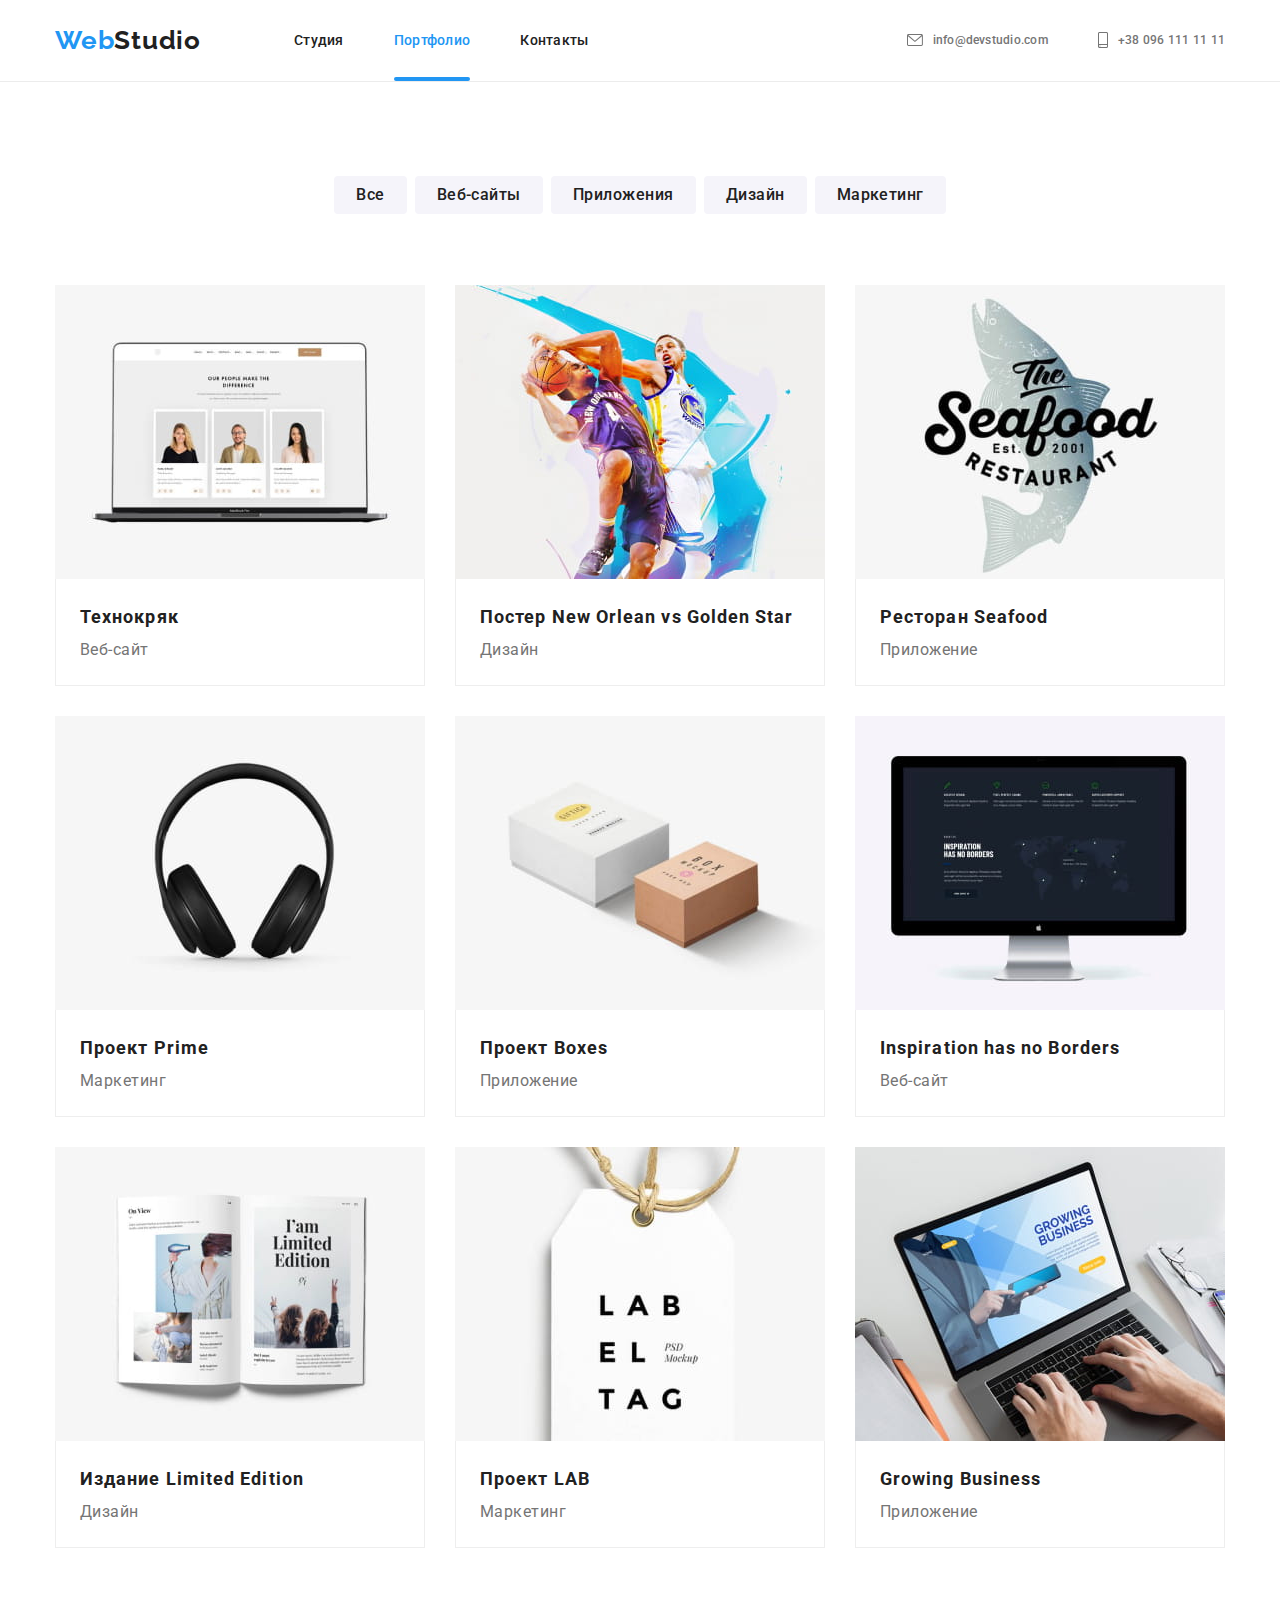
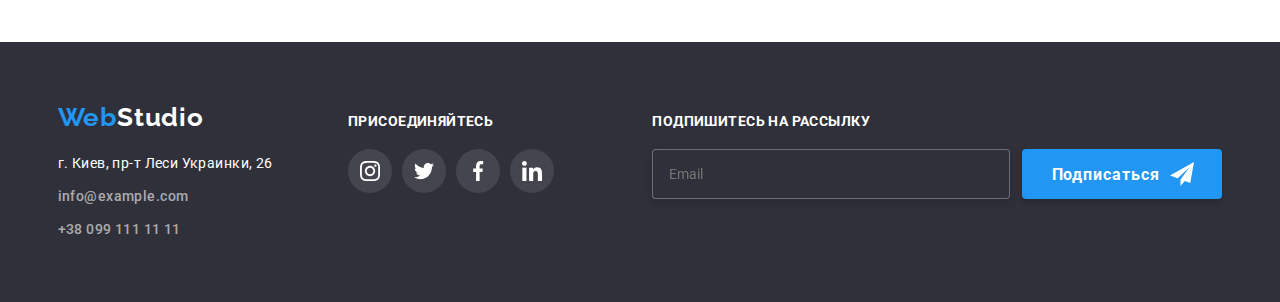
==== commit 6be0da0c: "margin padding correct" ====
--- a/portfolio.html
+++ b/portfolio.html
@@ -60,8 +60,14 @@
         <!--Burger-btn-->
         <button type="button" class="burger__btn" data-menu-button>
           <svg class="burger__icon" height="40" width="40">
-            <use class="icon-menu" href="./images/symbol-defs.svg#menu"></use>
-            <use class="icon-close" href="./images/symbol-defs.svg#cross"></use>
+            <use
+              class="icon-menu"
+              href="./images/symbol-defs.svg#icon-mobile_menu"
+            ></use>
+            <use
+              class="icon-close"
+              href="./images/symbol-defs.svg#icon-close"
+            ></use>
           </svg>
         </button>
       </div>
@@ -568,15 +574,19 @@
               <span class="footer__logo--color">Web</span>Studio</a
             >
             <address class="footer__address">
-              г. Киев, пр-т Леси Украинки, 26
-            </address>
-            <address class="footer__address">
-              <a class="footer__contacts" href="mailto:info@example.com"
-                >info@example.com</a
-              ><br />
-              <a class="footer__contacts" href="tel:+380991111111"
-                >+38 099 111 11 11</a
-              >
+              <p>г. Киев, пр-т Леси Украинки, 26</p>
+              <ul>
+                <li>
+                  <a class="footer__contacts" href="mailto:info@example.com"
+                    >info@example.com</a
+                  >
+                </li>
+                <li>
+                  <a class="footer__contacts" href="tel:+380991111111"
+                    >+38 099 111 11 11</a
+                  >
+                </li>
+              </ul>
             </address>
           </div>
           <div class="footer__social-links">
--- a/css/main.min.css
+++ b/css/main.min.css
@@ -1,2 +1,2 @@
-:root{--primary-text-color: #757575;--title-text-color: #212121;--h1-text-color: #ffffff;--accent-text-color: #2196f3;--main-font: "Roboto", sans-serif;--title-font: "Raleway", sans-serif;--bg-dark-color: #2f303a;--bg-grey-color: #f5f4fa;--bg-white-color: #ffffff;--overlay-color: rgba(47, 48, 58, 0.4);--background-color: #afb1b8;--backdrop-color: rgba(0, 0, 0, 0.2)}.logo{color:var(--accent-text-color);font-family:var(--title-font);font-weight:700;font-size:26px;line-height:1.19;letter-spacing:0.03em}.header__logo--color{color:var(--title-text-color)}.footer__logo--color{color:var(--accent-text-color)}.footer__logo{color:var(--h1-text-color);display:block;margin-bottom:20px}.btn{font-family:var(--main-font);font-style:normal;font-weight:700;font-size:16px;line-height:1.87;display:flex;align-items:center;text-align:center;letter-spacing:0.06em;color:var(--h1-text-color);background-color:var(--accent-text-color);cursor:pointer;margin-right:auto;margin-left:auto;box-shadow:0px 4px 4px rgba(0,0,0,0.15);border-radius:4px;border:none;min-width:200px;min-height:50px;padding:10px 32px}.btn-portfolio{font-family:var(--main-font);font-style:normal;font-weight:500;font-size:16px;line-height:1.62;text-align:center;letter-spacing:0.03em;color:var(--title-text-color);background:#f5f4fa;border-radius:4px;border:none;padding:6px 22px;cursor:pointer;transition:background-color 250ms cubic-bezier(0.4, 0, 0.2, 1),color 250ms cubic-bezier(0.4, 0, 0.2, 1),box-shadow 250ms cubic-bezier(0.4, 0, 0.2, 1)}.btn-portfolio:hover,.btn-portfolio:focus{background-color:var(--accent-text-color);color:var(--h1-text-color);box-shadow:0px 3px 1px rgba(0,0,0,0.1),0px 1px 2px rgba(0,0,0,0.08),0px 2px 2px rgba(0,0,0,0.12)}.form-button{position:absolute;height:50px;width:200px;background-color:var(--accent-text-color);border-color:var(--accent-text-color);color:var(--h1-text-color);font-size:16px;line-height:1.87;font-weight:700;letter-spacing:0.06em;left:0;right:0;top:0;bottom:-461px;margin:auto;border-radius:4px;display:inline-block;cursor:pointer;border:none;box-shadow:0px 4px 4px rgba(0,0,0,0.15);transition:background-color 250ms cubic-bezier(0.4, 0, 0.2, 1)}.button-close{position:absolute;top:8px;right:8px;display:flex;align-items:center;justify-content:center;width:30px;height:30px;background-color:var(--h1-text-color);border:1px solid rgba(0,0,0,0.1);border-radius:50%}.button-close:hover,.button-close:focus{border-color:var(--accent-text-color);cursor:pointer;outline:none;fill:var(--accent-text-color)}.footer__submit-button{position:relative;padding-left:29px;padding-top:10px;padding-bottom:10px;padding-right:62px;display:inline-block;color:var(--h1-text-color);background-color:var(--accent-text-color);border-color:var(--accent-text-color);font-weight:700;font-size:16px;line-height:1.87;letter-spacing:0.06em;cursor:pointer;width:200px;height:50px;border:none;border-radius:4px;box-shadow:0px 4px 4px rgba(0,0,0,0.15);transition:background-color 250ms cubic-bezier(0.4, 0, 0.2, 1)}html{box-sizing:border-box}*,*::after,*::before{box-sizing:border-box}body{font-family:var(--main-font);color:var(--primary-text-color);background:var(--bg-white-color);font-size:14px;line-height:1.71;letter-spacing:0.02em}img{display:block;width:100%;height:auto}.container{width:100%;padding-left:15px;padding-right:15px;margin-left:auto;margin-right:auto}@media screen and (min-width: 480px){.container{width:480px}}@media screen and (min-width: 768px){.container{width:768px}}@media screen and (min-width: 1200px){.container{width:1200px}}h1,h2,h3,h4,h5,h6,p,ul{margin-top:0;margin-bottom:0}a{text-decoration:none}ul{list-style:none;margin:0;padding:0}.visually-hidden{position:absolute !important;clip:rect(1px 1px 1px 1px);clip:rect(1px, 1px, 1px, 1px);padding:0 !important;border:0 !important;height:1px !important;width:1px !important;overflow:hidden}.title{justify-content:center;color:var(--title-text-color);padding-bottom:50px;font-size:36px;line-height:1.16;text-align:center;letter-spacing:0.03em}.overlay-hidden{position:relative;overflow:hidden}button{padding:0;border:none;font:inherit;color:inherit;background-color:transparent;cursor:pointer}.header{border-bottom:1px solid #ececec}.header__container{display:flex;justify-content:space-between;align-items:center;padding-top:24px;padding-bottom:24px}@media screen and (min-width: 768px){.header__container{display:flex;align-items:baseline}}@media screen and (min-width: 768px){.header__logo{margin-right:70px}}@media screen and (min-width: 1200px){.header__logo{margin-right:93px}}@media screen and (max-width: 767px){.site-nav{display:none}}.site-nav__list{display:flex;list-style:none;margin:0;padding:0}.site-nav__item{position:relative;display:inline-block;padding-top:32px;padding-bottom:32px}.site-nav__item:not(:last-child){margin-right:50px}.site-nav__item .site-nav__link:hover,.site-nav__item .site-nav__link:focus{color:var(--accent-text-color);transition:color 250ms cubic-bezier(0.4, 0, 0.2, 1)}.site-nav__item .site-nav__link--current::after{content:"";display:block;width:100%;height:4px;background-color:var(--accent-text-color);border-radius:2px;position:absolute;bottom:-25px}.site-nav__item .site-nav__link:hover::after,.site-nav__item .site-nav__link:focus::after{content:"";opacity:1;transition:transform 250ms cubic-bezier(0.4, 0, 0.2, 1)}.site-nav__link{font-weight:500;line-height:1.15;color:var(--title-text-color)}.site-nav__link--current{color:var(--accent-text-color)}.header-contacts{display:flex;margin-left:auto;padding:0;align-items:center;font-weight:500;font-size:14px;line-height:1.14;letter-spacing:0.02em;color:var(--primary-text-color);transition:color 250ms cubic-bezier(0.4, 0, 0.2, 1)}@media screen and (max-width: 767px){.header-contacts{display:none}}@media screen and (min-width: 768px){.header-contacts{display:flex;flex-wrap:wrap}}.header-contacts__item{margin-left:50px}@media screen and (min-width: 768px) and (max-width: 1199px){.header-contacts__item:not(:last-child){margin-bottom:10px}}.header-contacts__link{display:flex;align-items:center;font-weight:500;font-size:14px;line-height:1.14;letter-spacing:0.02em;color:var(--primary-text-color);transition:color 250ms cubic-bezier(0.4, 0, 0.2, 1)}.header-contacts__link:hover,.header-contacts__link:focus{color:var(--accent-text-color)}.header-contacts__icon{fill:currentColor;margin-right:10px;transition:color 250ms cubic-bezier(0.4, 0, 0.2, 1)}.header__btn{display:block}@media screen and (min-width: 768px){.header__btn{display:none}}.hero{min-height:600px;max-width:1600px;padding-top:200px;padding-bottom:200px;margin:0 auto}@media screen and (max-width: 767.98px){.hero{background-image:linear-gradient(to right, rgba(47,48,58,0.4), rgba(47,48,58,0.4)),url(../images/hero/mobile-hero.jpg)}}@media (min-device-pixel-ratio: 2), (min-resolution: 192dpi), (min-resolution: 2dppx){.hero{background-image:linear-gradient(to right, rgba(47,48,58,0.4), rgba(47,48,58,0.4)),url(../images/hero/mobile-hero@2x.jpg)}}@media screen and (min-width: 768px){.hero{background-image:linear-gradient(to right, rgba(47,48,58,0.4), rgba(47,48,58,0.4)),url(../images/hero/tablet-hero.jpg)}}@media (min-device-pixel-ratio: 2), (min-resolution: 192dpi), (min-resolution: 2dppx){.hero{background-image:linear-gradient(to right, rgba(47,48,58,0.4), rgba(47,48,58,0.4)),url(../images/hero/tablet-hero@2x.jpg)}}@media screen and (min-width: 1200px){.hero{background-image:linear-gradient(to right, rgba(47,48,58,0.4), rgba(47,48,58,0.4)),url(../images/hero/desktop-hero.jpg)}}@media (min-device-pixel-ratio: 2), (min-resolution: 192dpi), (min-resolution: 2dppx){.hero{background-image:linear-gradient(to right, rgba(47,48,58,0.4), rgba(47,48,58,0.4)),url(../images/hero/desktop-hero@2x.jpg)}}.hero__title{font-weight:900;font-size:44px;line-height:1.36;text-align:center;letter-spacing:0.06em;text-transform:uppercase;color:var(--h1-text-color);padding-bottom:30px;max-width:696px;margin:0 auto}.features__container{padding-top:60px;padding-bottom:60px}@media screen and (min-width: 1200px){.features__container{padding-top:94px;padding-bottom:94px}}@media screen and (min-width: 768px){.features__item{flex-basis:calc((100% - 60px) / 2);margin-top:30px;margin-left:30px}}@media screen and (min-width: 1200px){.features__item{flex-basis:calc((100% - 120px) / 4);margin-top:30px;margin-left:30px}}@media screen and (max-width: 767px){.features__item:not(:last-child){margin-bottom:30px}}.features__thumb{display:flex;height:120px;align-items:center;justify-content:center;background:#f5f4fa;border-radius:4px}.features__text{font-size:14px;line-height:1.71;letter-spacing:0.03em;color:var(--primary-text-color);text-align:left;margin-top:10px}@media screen and (min-width: 768px){.features__list{display:flex;flex-wrap:wrap;margin-left:-30px;margin-top:-30px}}.features__title{font-weight:700;font-size:14px;line-height:1.14;letter-spacing:0.03em;text-transform:uppercase;color:var(--title-text-color);margin-top:30px}@media screen and (max-width: 767px){.features__title{text-align:center}}.activity{padding-bottom:94px}@media screen and (max-width: 1199px){.activity{display:none}}.activity__list{display:flex}.activity__image{position:relative}.activity__image:not(:last-child){margin-right:30px}.activity__icon{position:absolute;width:370px;height:70px;bottom:0;left:0;background:rgba(47,48,58,0.8)}.activity-title{display:flex;align-items:center;justify-content:center;text-transform:uppercase;color:var(--h1-text-color);padding-top:27px;padding-bottom:27px;font-size:14px;line-height:1.14;text-align:center;letter-spacing:0.03em}.team__title{font-family:var(--main-font);font-weight:700;font-size:36px;line-height:1.16;text-align:center;letter-spacing:0.03em;color:var(--title-text-color);-webkit-box-pack:justify;-ms-flex-pack:justify;justify-content:space-between;padding-bottom:50px}.team{padding-top:94px;background-color:var(--bg-grey-color);padding-bottom:94px}.team__card-set{width:100%;margin:0 auto}@media screen and (min-width: 768px){.team__card-set{width:768px;display:flex;flex-wrap:wrap;margin-left:-30px;margin-top:-30px}}@media screen and (min-width: 1200px){.team__card-set{width:1200px;display:flex;flex-wrap:wrap;margin-left:-30px;margin-top:-30px}}.team__card-item{flex-basis:100%;text-align:center;background-color:var(--bg-white-color);box-shadow:0px 1px 3px rgba(0,0,0,0.12),0px 1px 1px rgba(0,0,0,0.14),0px 2px 1px rgba(0,0,0,0.2);border-radius:0px 0px 4px 4px}@media screen and (max-width: 767px){.team__card-item{margin-bottom:30px}}@media screen and (min-width: 768px){.team__card-item{flex-basis:calc((100% - 30px * 2) / 2);margin-left:30px;margin-top:30px}}@media screen and (min-width: 1200px){.team__card-item{flex-basis:calc((100% - 30px * 4) / 4);margin-left:30px;margin-top:30px}}.team__card-text{padding-top:30px;padding-bottom:30px}.team__name-item{color:var(--title-text-color);font-weight:500;font-size:16px;line-height:1.18;letter-spacing:0.03em;justify-content:space-between;padding-bottom:10px}.team__item-profession{font-size:16px;line-height:1.18;letter-spacing:0.03em;color:var(--primary-text-color);margin-bottom:16px}.social-links{display:flex;justify-content:center;padding:0}.social-links__item{display:flex;align-items:center;justify-content:center}.social-links__item:not(:last-child){margin-right:10px}.social-links__link{color:#afb1b8;width:44px;height:44px;display:inline-flex;justify-content:center;align-items:center;border-radius:50%;transition:background-color 250ms cubic-bezier(0.4, 0, 0.2, 1),color 250ms cubic-bezier(0.4, 0, 0.2, 1)}.social-links__link:hover,.social-links__link:focus{background:var(--accent-text-color);color:var(--h1-text-color)}.social-links__icon{fill:currentColor}.clients{padding-top:94px;padding-bottom:94px}.clients__list{display:flex;flex-wrap:wrap;justify-content:center;align-items:center;margin-top:-30px;margin-left:-30px}.clients__item{padding:0;margin:0;border-radius:4px;color:var(--primary-text-color);height:92px;margin-top:30px;margin-left:30px}@media screen and (max-width: 767px){.clients__item{flex-basis:calc((100% - 60px) / 2)}}@media screen and (max-width: 1199px){.clients__item{flex-basis:calc((100% - 90px) / 3)}}.clients__link{width:210px;height:92px;display:inline-flex;justify-content:center;align-items:center;border:1px solid var(--background-color);color:var(--background-color);transition:color 250ms cubic-bezier(0.4, 0, 0.2, 1)}.clients__link:hover,.clients__link:focus{color:var(--accent-text-color);border-color:var(--accent-text-color)}@media screen and (min-width: 768px){.clients__link{width:226px}}@media screen and (min-width: 1200px){.clients__link{width:170px}}.clients__icon{fill:currentColor}.footer{padding-top:60px;padding-bottom:60px;background-color:var(--bg-dark-color)}.footer__flex{align-items:baseline;display:flex;justify-content:center;align-items:center;flex-direction:column}@media screen and (min-width: 798px){.footer__flex{display:flex;flex-wrap:wrap;flex-direction:row;justify-content:space-around;align-items:baseline}}.footer__address{font-style:inherit;font-size:14px;line-height:1.71;letter-spacing:0.03em;color:var(--h1-text-color)}@media screen and (max-width: 1199px){.footer__address{display:flex;align-items:center;flex-direction:column}}.footer__contacts{display:inline-block;margin-top:9px;font-weight:500;font-size:14px;line-height:1.71;letter-spacing:0.03em;color:rgba(255,255,255,0.6);list-style:none;text-decoration:none}@media screen and (min-width: 1200px){.footer__social-links{margin-left:70px}}@media screen and (max-width: 767px){.footer__social-links{margin-top:60px}}.footer__title{font-size:14px;line-height:1.14;letter-spacing:0.03em;text-transform:uppercase;color:var(--h1-text-color);margin-bottom:20px}@media screen and (max-width: 1199px){.footer__title{text-align:center}}@media screen and (min-width: 1200px){.footer__title{display:inline-block}}.footer__social-list{display:flex}.footer__social-item{align-items:center}.footer__social-item:not(:last-child){margin-right:10px}.footer__social-link{border-radius:50%;width:44px;height:44px;display:inline-flex;justify-content:center;align-items:center;color:var(--h1-text-color);background:rgba(255,255,255,0.1);transition:background-color 250ms cubic-bezier(0.4, 0, 0.2, 1)}.footer__social-link:hover,.footer__social-link:focus{background:var(--accent-text-color)}.footer__social-icon{fill:currentColor}@media screen and (min-width: 1200px){.footer__mailing{margin-left:93px}}@media screen and (max-width: 1199px){.footer__mailing{margin-top:60px}}@media screen and (min-width: 1200px){.footer__mailing-item{display:flex}}@media screen and (max-width: 1199px){.footer__mailing-item{display:flex;flex-direction:column;align-items:center}}.footer__mailing-field{width:358px;height:50px;margin-right:12px;padding:15px 16px;border:1px solid rgba(255,255,255,0.3);filter:drop-shadow(0px 4px 4px rgba(0,0,0,0.15));border-radius:4px;color:var(--h1-text-color);background-color:var(--bg-dark-color)}@media screen and (min-width: 480px) and (max-width: 1199px){.footer__mailing-field{width:450px;margin-bottom:20px}}.footer__submit-icon{position:absolute;right:28px;top:13px;bottom:13px;fill:var(--h1-text-color)}@media screen and (max-width: 1199px){.footer__logo{text-align:center}}.portfolio{padding-top:94px;padding-bottom:94px}.portfolio__list{display:flex;margin-bottom:50px;justify-content:center;padding:0}@media screen and (max-width: 767.98px){.portfolio__list{display:flex;justify-content:flex-start;flex-wrap:wrap;margin-bottom:30px}}.portfolio__item{border-radius:4px}.portfolio__item:hover,.portfolio__item:focus{background-color:var(--accent-text-color);color:#ffffff;border-radius:4px;border:none}.portfolio__item:not(:last-child){margin-right:8px;margin-bottom:15px}@media screen and (min-width: 768px){.sample-list{display:flex;flex-wrap:wrap;margin-left:-30px;margin-top:-30px}}@media screen and (max-width: 767px){.sample-list__card{min-width:450px;margin-left:auto;margin-right:auto}.sample-list__card:not(:last-child){margin-bottom:30px}}@media screen and (min-width: 768px){.sample-list__card{flex-basis:calc((100% - 30px * 2) / 2);margin-left:30px;margin-top:30px}}@media screen and (min-width: 1200px){.sample-list__card{flex-basis:calc((100% - 30px * 3) / 3);margin-left:30px;margin-top:30px}}.sample-list__card:hover .overlay,.sample-list__card:focus .overlay{opacity:1;transform:translate(0)}.sample-list__card:focus,.sample-list__card:hover{box-shadow:0px 1px 1px rgba(0,0,0,0.12),0px 4px 4px rgba(0,0,0,0.06),1px 4px 6px rgba(0,0,0,0.16);cursor:pointer;transition:transform 250ms cubic-bezier(0.4, 0, 0.2, 1)}.sample-list__text{padding:20px 24px;border:1px solid #eee;border-top:none;flex-grow:1}.sample-list__link{display:flex;flex-direction:column;height:100%;text-decoration:none;transition:box-shadow 250ms cubic-bezier(0.4, 0, 0.2, 1)}.overlay{position:absolute;width:100%;height:100%;left:0;top:0;background:rgba(33,150,243,0.9);color:var(--h1-text-color);padding:63px 24px;font-size:18px;line-height:1.56;letter-spacing:0.03em;opacity:0;transform:translateY(100%);transition:transform 250ms cubic-bezier(0.4, 0, 0.2, 1);opacity:0}.sample-list__title{font-weight:700;font-size:18px;line-height:2;letter-spacing:0.06em;color:var(--title-text-color);text-decoration:none}.sample-list__description{font-size:16px;line-height:1.87;letter-spacing:0.03em;color:var(--primary-text-color)}.backdrop{position:fixed;top:0;left:0;width:100%;height:100%;background-color:var(--backdrop-color);z-index:2;opacity:1;transition:opacity 250ms cubic-bezier(0.4, 0, 0.2, 1)}.backdrop.is-hidden{opacity:0;pointer-events:none}.modal{position:absolute;width:528px;height:581px;top:50%;left:50%;transform:translate(-50%, -50%) scale(1);border-radius:4px;background-color:var(--bg-white-color);padding:40px}@media screen and (min-width: 480px){.modal{max-width:450px;height:609px}}@media screen and (max-height: 609px){.modal{top:0;transform:translateX(-50%)}}@media screen and (min-width: 1200px){.modal{min-width:528px}}.icon-close-btn{background-color:var(--h1-text-color)}.form__input{position:relative;display:block;width:448px;height:40px;border-radius:4px;border:1px solid rgba(33,33,33,0.2);padding-left:42px;padding-right:12px;box-sizing:border-box;transition:border-color 250ms cubic-bezier(0.4, 0, 0.2, 1),fill 250ms cubic-bezier(0.4, 0, 0.2, 1)}.form__input:hover,.form__input:focus{border-color:var(--accent-text-color);cursor:pointer;outline:none}.form__input:hover+.form__icon,.form__input:focus+.form__icon{fill:var(--accent-text-color)}@media screen and (max-width: 1199px){.form__input{width:370px}}.form__input-comment{width:448px;height:120px;resize:none;border:1px solid rgba(33,33,33,0.2);border-radius:4px;padding:12px 16px;margin-bottom:20px;box-sizing:border-box}.form__input-comment:hover,.form__input-comment:focus{border-color:var(--accent-text-color);cursor:pointer;outline:none}@media screen and (max-width: 1199px){.form__input-comment{width:370px}}.form__label{margin-bottom:4px;font-weight:400;font-size:12px;line-height:1.17;letter-spacing:0.01em;color:var(--primary-text-color);text-align:left}.form__title{font-size:20px;font-style:700;line-height:1.15;text-align:center;color:var(--title-text-color);padding-bottom:12px;letter-spacing:0.03em}.form__field{position:relative;display:flex;flex-direction:column;margin-bottom:10px}.form__icon{position:absolute;left:15px;top:50%;transition:fill 250ms cubic-bezier(0.4, 0, 0.2, 1)}.agreement{color:var(--accent-text-color)}.checkbox-agree{display:inline-block;width:16px;height:15px;margin-right:8px;border:2px solid var(--primary-text-color);border-radius:2px;font-size:14px;line-height:1.46}.user-checkbox::before{content:"";display:inline-block;width:16px;height:15px}.checkbox-agree:checked+.user-checkbox::before{background-image:url(./images/symbol-defs.svg#icon-full-check);border-color:var(--accent-text-color);background-color:var(--accent-text-color)}.checkbox-agree:checked+.check{border-color:var(--accent-text-color);background-image:url(../images/Vector-3.svg);background-color:var(--accent-text-color)}.check{display:inline-block;width:16px;height:15px;margin-right:8px;border:2px solid var(--title-text-color);border-radius:2px}.checkbox-agree:checked ~ .icon-check{opacity:1;transform:scale(1.2)}.form-agree-text{display:inline-block}@media screen and (max-width: 767px){.form-agree-text{font-size:11px;line-height:1.17;font-weight:400;letter-spacing:0.03em}}@media screen and (min-width: 768px){.burger__btn{display:none}.mobile-menu{display:none}}@media screen and (max-width: 767.98px){.menu{display:none}.contacts{display:none}}.burger__btn{margin-left:auto;z-index:20}.burger__btn:hover,.burger__btn:focus{fill:var(--accent-text-color)}.burger__btn{z-index:13;background-color:transparent;border:none}.burger__btn:hover .burger__icon,.burger__btn:focus .burger__icon{fill:var(--accent-text-color)}.icon-close{display:none}.is-open .icon-close{display:block}.is-open .icon-menu{display:none}.mobile-menu{position:fixed;display:flex;flex-direction:column;justify-content:space-between;top:0;left:0;width:100%;height:100vh;z-index:10;padding:48px 40px;background:var(--h1-text-color);color:var(--title-text-color);opacity:0;transform:translateY(0) translateX(50%);transition:opacity 250ms cubic-bezier(0.4, 0, 0.2, 1);visibility:hidden;pointer-events:none;overflow:auto}.mobile-menu.is-open{opacity:1;visibility:visible;pointer-events:auto;transform:translateY(0) translateX(0)}.mobile-menu__socials-item:not(:last-child)::after{content:"";height:22px;border-right:1px solid rgba(33,33,33,0.2);margin-right:10px;margin-left:10px}.mobile-menu__item:not(:last-child){margin-bottom:32px}.mobile-menu__link{font-weight:500;font-size:40px;line-height:1.17;letter-spacing:0.02em;color:var(--title-text-color);transition:color 250ms cubic-bezier(0.4, 0, 0.2, 1)}.mobile-menu__link:hover,.mobile-menu__link:focus{color:var(--accent-text-color)}.mobile-menu__link--current{position:relative;color:var(--accent-text-color)}.mobile-menu__contact-tel{font-size:34px;color:var(--accent-text-color)}.mobile-menu__contact-mail{font-size:24px;color:var(--primary-text-color)}.mobile-menu__socials{display:flex;flex-wrap:wrap;margin-top:64px}.mobile-menu__socials-link{font-weight:500;font-size:18px;line-height:1.22px;letter-spacing:0.02em;color:var(--accent-text-color)}
+:root{--primary-text-color: #757575;--title-text-color: #212121;--h1-text-color: #ffffff;--accent-text-color: #2196f3;--main-font: "Roboto", sans-serif;--title-font: "Raleway", sans-serif;--bg-dark-color: #2f303a;--bg-grey-color: #f5f4fa;--bg-white-color: #ffffff;--overlay-color: rgba(47, 48, 58, 0.4);--background-color: #afb1b8;--backdrop-color: rgba(0, 0, 0, 0.2)}.logo{color:var(--accent-text-color);font-family:var(--title-font);font-weight:700;font-size:26px;line-height:1.19;letter-spacing:0.03em}@media screen and (max-width: 1199px){.logo{font-size:24px}}.header__logo--color{color:var(--title-text-color)}.footer__logo--color{color:var(--accent-text-color)}.footer__logo{color:var(--h1-text-color);display:block;margin-bottom:20px}.btn{font-family:var(--main-font);font-style:normal;font-weight:700;font-size:16px;line-height:1.87;display:flex;align-items:center;text-align:center;letter-spacing:0.06em;color:var(--h1-text-color);background-color:var(--accent-text-color);cursor:pointer;margin-right:auto;margin-left:auto;box-shadow:0px 4px 4px rgba(0,0,0,0.15);border-radius:4px;border:none;min-width:200px;min-height:50px;padding:10px 32px}.btn-portfolio{font-family:var(--main-font);font-style:normal;font-weight:500;font-size:16px;line-height:1.62;text-align:center;letter-spacing:0.03em;color:var(--title-text-color);background:#f5f4fa;border-radius:4px;border:none;padding:6px 22px;cursor:pointer;transition:background-color 250ms cubic-bezier(0.4, 0, 0.2, 1),color 250ms cubic-bezier(0.4, 0, 0.2, 1),box-shadow 250ms cubic-bezier(0.4, 0, 0.2, 1)}.btn-portfolio:hover,.btn-portfolio:focus{background-color:var(--accent-text-color);color:var(--h1-text-color);box-shadow:0px 3px 1px rgba(0,0,0,0.1),0px 1px 2px rgba(0,0,0,0.08),0px 2px 2px rgba(0,0,0,0.12)}.form-button{position:absolute;height:50px;width:200px;background-color:var(--accent-text-color);border-color:var(--accent-text-color);color:var(--h1-text-color);font-size:16px;line-height:1.87;font-weight:700;letter-spacing:0.06em;left:0;right:0;top:0;bottom:-461px;margin:auto;border-radius:4px;display:inline-block;cursor:pointer;border:none;box-shadow:0px 4px 4px rgba(0,0,0,0.15);transition:background-color 250ms cubic-bezier(0.4, 0, 0.2, 1)}.button-close{position:absolute;top:8px;right:8px;display:flex;align-items:center;justify-content:center;width:30px;height:30px;background-color:var(--h1-text-color);border:1px solid rgba(0,0,0,0.1);border-radius:50%}.button-close:hover,.button-close:focus{border-color:var(--accent-text-color);cursor:pointer;outline:none;fill:var(--accent-text-color)}.footer__submit-button{position:relative;padding-left:29px;padding-top:10px;padding-bottom:10px;padding-right:62px;display:inline-block;color:var(--h1-text-color);background-color:var(--accent-text-color);border-color:var(--accent-text-color);font-weight:700;font-size:16px;line-height:1.87;letter-spacing:0.06em;cursor:pointer;width:200px;height:50px;border:none;border-radius:4px;box-shadow:0px 4px 4px rgba(0,0,0,0.15);transition:background-color 250ms cubic-bezier(0.4, 0, 0.2, 1)}html{box-sizing:border-box}*,*::after,*::before{box-sizing:border-box}body{font-family:var(--main-font);color:var(--primary-text-color);background:var(--bg-white-color);font-size:14px;line-height:1.71;letter-spacing:0.02em}img{display:block;width:100%;height:auto}.container{width:100%;padding-left:15px;padding-right:15px;margin-left:auto;margin-right:auto}@media screen and (min-width: 480px){.container{width:480px}}@media screen and (min-width: 768px){.container{width:768px}}@media screen and (min-width: 1200px){.container{width:1200px}}h1,h2,h3,h4,h5,h6,p,ul{margin-top:0;margin-bottom:0}a{text-decoration:none}ul{list-style:none;margin:0;padding:0}.visually-hidden{position:absolute !important;clip:rect(1px 1px 1px 1px);clip:rect(1px, 1px, 1px, 1px);padding:0 !important;border:0 !important;height:1px !important;width:1px !important;overflow:hidden}.title{justify-content:center;color:var(--title-text-color);margin-bottom:50px;font-size:36px;line-height:1.16;text-align:center;letter-spacing:0.03em}@media screen and (max-width: 1199px){.title{font-size:28px;margin-bottom:30px}}.overlay-hidden{position:relative;overflow:hidden}button{padding:0;border:none;font:inherit;color:inherit;background-color:transparent;cursor:pointer}.header{border-bottom:1px solid #ececec}.header__container{display:flex;justify-content:space-between;align-items:center}@media screen and (max-width: 768px){.header__container{padding-top:16px;padding-bottom:16px}}@media screen and (min-width: 768px){.header__container{display:flex;padding-top:20px;padding-bottom:20px}}@media screen and (min-width: 1200px){.header__container{padding-top:25px;padding-bottom:25px}}@media screen and (min-width: 768px){.header__logo{margin-right:70px}}@media screen and (min-width: 1200px){.header__logo{margin-right:93px}}@media screen and (max-width: 767px){.site-nav{display:none}}.site-nav__list{display:flex;list-style:none;margin:0;padding:0}.site-nav__item{position:relative;display:inline-block}.site-nav__item:not(:last-child){margin-right:50px}.site-nav__item .site-nav__link:hover,.site-nav__item .site-nav__link:focus{color:var(--accent-text-color);transition:color 250ms cubic-bezier(0.4, 0, 0.2, 1)}.site-nav__item .site-nav__link--current::after{content:"";display:block;width:100%;height:4px;background-color:var(--accent-text-color);border-radius:2px;position:absolute;bottom:-29px}.site-nav__item .site-nav__link:hover::after,.site-nav__item .site-nav__link:focus::after{content:"";opacity:1;transition:transform 250ms cubic-bezier(0.4, 0, 0.2, 1)}.site-nav__link{font-weight:500;line-height:1.15;color:var(--title-text-color)}.site-nav__link--current{color:var(--accent-text-color)}.header-contacts{display:flex;margin-left:auto;padding:0;align-items:center;font-weight:500;font-size:14px;line-height:1.14;letter-spacing:0.02em;color:var(--primary-text-color);transition:color 250ms cubic-bezier(0.4, 0, 0.2, 1)}@media screen and (max-width: 767px){.header-contacts{display:none}}@media screen and (min-width: 768px) and (max-width: 1200px){.header-contacts{display:flex;flex-wrap:wrap;margin-left:84px}}@media screen and (max-width: 1200px){.header-contacts{font-size:12px}}.header-contacts__item{margin-left:50px}@media screen and (min-width: 768px) and (max-width: 1199px){.header-contacts__item:not(:last-child){margin-bottom:10px}}.header-contacts__link{display:flex;align-items:center;font-weight:500;font-size:12px;line-height:1.14;letter-spacing:0.02em;color:var(--primary-text-color);transition:color 250ms cubic-bezier(0.4, 0, 0.2, 1)}.header-contacts__link:hover,.header-contacts__link:focus{color:var(--accent-text-color)}.header-contacts__icon{fill:currentColor;margin-right:10px;transition:color 250ms cubic-bezier(0.4, 0, 0.2, 1)}.header__btn{display:block}@media screen and (min-width: 768px){.header__btn{display:none}}.hero{max-height:400px;padding-top:118px;padding-bottom:118px;margin-left:auto;margin-right:auto;background-repeat:no-repeat;background-position:center;background-size:cover;text-align:center}@media screen and (max-width: 767px){.hero{background-image:linear-gradient(to right, rgba(47,48,58,0.4), rgba(47,48,58,0.4)),url("../images/hero/mobile-hero.jpg")}}@media screen and (min-width: 768px){.hero{background-image:linear-gradient(to right, rgba(47,48,58,0.4), rgba(47,48,58,0.4)),url("../images/hero/tablet-hero.jpg")}}@media screen and (min-width: 1200px){.hero{min-height:600px;max-width:1600px;padding-top:200px;padding-bottom:200px;background-image:linear-gradient(to right, rgba(47,48,58,0.4), rgba(47,48,58,0.4)),url("../images/hero/desktop-hero.jpg")}}@media screen and (min-device-pixel-ratio: 2) and (max-width: 767px), screen and (min-resolution: 192dpi) and (max-width: 767px), screen and (min-resolution: 2dppx) and (max-width: 767px){.hero{background-image:linear-gradient(to right, rgba(47,48,58,0.4), rgba(47,48,58,0.4)),url("../images/hero/mobile-hero@2x.jpg")}}@media screen and (min-device-pixel-ratio: 2) and (min-width: 768px), screen and (min-resolution: 192dpi) and (min-width: 768px), screen and (min-resolution: 2dppx) and (min-width: 768px){.hero{background-image:linear-gradient(to right, rgba(47,48,58,0.4), rgba(47,48,58,0.4)),url("../images/hero/tablet-hero@2x.jpg")}}@media screen and (min-device-pixel-ratio: 2) and (min-width: 1200px), screen and (min-resolution: 192dpi) and (min-width: 1200px), screen and (min-resolution: 2dppx) and (min-width: 1200px){.hero{background-image:linear-gradient(to right, rgba(47,48,58,0.4), rgba(47,48,58,0.4)),url("../images/hero/desktop-hero@2x.jpg")}}.hero__title{font-weight:900;font-size:26px;line-height:1.62;text-align:center;letter-spacing:0.06em;text-transform:uppercase;color:var(--h1-text-color);max-width:360px;margin-left:auto;margin-right:auto;margin-bottom:30px}@media screen and (min-width: 1200px){.hero__title{max-width:696px;font-size:44px;line-height:1.36}}.features__container{padding-top:60px;padding-bottom:60px}@media screen and (min-width: 1200px){.features__container{padding-top:94px;padding-bottom:94px}}@media screen and (min-width: 768px){.features__item{flex-basis:calc((100% - 60px) / 2);margin-top:30px;margin-left:30px}}@media screen and (min-width: 1200px){.features__item{flex-basis:calc((100% - 120px) / 4);margin-top:30px;margin-left:30px}}@media screen and (max-width: 767px){.features__item:not(:last-child){margin-bottom:30px}}.features__thumb{display:flex;height:120px;align-items:center;justify-content:center;background:#f5f4fa;border-radius:4px}.features__text{font-size:14px;line-height:1.71;letter-spacing:0.03em;color:var(--primary-text-color);text-align:left;margin-top:10px}@media screen and (min-width: 768px){.features__list{display:flex;flex-wrap:wrap;margin-left:-30px;margin-top:-30px}}.features__title{font-weight:700;font-size:14px;line-height:1.14;letter-spacing:0.03em;text-transform:uppercase;color:var(--title-text-color);margin-top:30px}@media screen and (max-width: 767px){.features__title{text-align:center}}.activity{padding-bottom:94px}@media screen and (max-width: 1199px){.activity{display:none}}.activity__list{display:flex}.activity__image{position:relative}.activity__image:not(:last-child){margin-right:30px}.activity__icon{position:absolute;width:370px;height:70px;bottom:0;left:0;background:rgba(47,48,58,0.8)}.activity-title{display:flex;align-items:center;justify-content:center;text-transform:uppercase;color:var(--h1-text-color);padding-top:27px;padding-bottom:27px;font-size:14px;line-height:1.14;text-align:center;letter-spacing:0.03em}.team__title{font-family:var(--main-font);font-weight:700;font-size:36px;line-height:1.16;text-align:center;letter-spacing:0.03em;color:var(--title-text-color);-webkit-box-pack:justify;-ms-flex-pack:justify;justify-content:space-between;padding-bottom:50px}.team{padding-top:94px;background-color:var(--bg-grey-color);padding-bottom:94px}@media screen and (max-width: 1199px){.team{padding-top:60px;padding-bottom:60px}}.team__card-set{width:100%;margin:0 auto}@media screen and (min-width: 768px){.team__card-set{width:768px;display:flex;flex-wrap:wrap;margin-left:-30px;margin-top:-30px}}@media screen and (min-width: 1200px){.team__card-set{width:1200px;display:flex;flex-wrap:wrap;margin-left:-30px;margin-top:-30px}}.team__card-item{flex-basis:100%;text-align:center;background-color:var(--bg-white-color);box-shadow:0px 1px 3px rgba(0,0,0,0.12),0px 1px 1px rgba(0,0,0,0.14),0px 2px 1px rgba(0,0,0,0.2);border-radius:0px 0px 4px 4px}@media screen and (max-width: 767px){.team__card-item{margin-bottom:30px}}@media screen and (min-width: 768px){.team__card-item{flex-basis:calc((100% - 30px * 2) / 2);margin-left:30px;margin-top:30px}}@media screen and (min-width: 1200px){.team__card-item{flex-basis:calc((100% - 30px * 4) / 4);margin-left:30px;margin-top:30px}}.team__card-text{padding-top:30px;padding-bottom:30px}.team__name-item{color:var(--title-text-color);font-weight:500;font-size:16px;line-height:1.18;letter-spacing:0.03em;justify-content:space-between;padding-bottom:10px}.team__item-profession{font-size:16px;line-height:1.18;letter-spacing:0.03em;color:var(--primary-text-color);margin-bottom:16px}.social-links{display:flex;justify-content:center;padding:0}.social-links__item{display:flex;align-items:center;justify-content:center}.social-links__item:not(:last-child){margin-right:10px}.social-links__link{color:#afb1b8;width:44px;height:44px;display:inline-flex;justify-content:center;align-items:center;border-radius:50%;transition:background-color 250ms cubic-bezier(0.4, 0, 0.2, 1),color 250ms cubic-bezier(0.4, 0, 0.2, 1)}.social-links__link:hover,.social-links__link:focus{background:var(--accent-text-color);color:var(--h1-text-color)}.social-links__icon{fill:currentColor}.clients{padding-top:94px;padding-bottom:94px}@media screen and (max-width: 1199px){.clients{padding-top:60px;padding-bottom:60px}}.clients__list{display:flex;flex-wrap:wrap;justify-content:center;align-items:center;margin-top:-30px;margin-left:-30px}.clients__item{padding:0;margin:0;border-radius:4px;color:var(--primary-text-color);height:92px;margin-top:30px;margin-left:30px}@media screen and (max-width: 767px){.clients__item{flex-basis:calc((100% - 60px) / 2)}}@media screen and (max-width: 1199px){.clients__item{flex-basis:calc((100% - 90px) / 3)}}.clients__link{width:210px;height:92px;display:inline-flex;justify-content:center;align-items:center;border:1px solid var(--background-color);color:var(--background-color);transition:color 250ms cubic-bezier(0.4, 0, 0.2, 1)}.clients__link:hover,.clients__link:focus{color:var(--accent-text-color);border-color:var(--accent-text-color)}@media screen and (min-width: 768px){.clients__link{width:226px}}@media screen and (min-width: 1200px){.clients__link{width:170px}}.clients__icon{fill:currentColor}.footer{padding-top:60px;padding-bottom:60px;background-color:var(--bg-dark-color)}.footer__flex{align-items:baseline;display:flex;justify-content:center;align-items:center;flex-direction:column}@media screen and (min-width: 798px){.footer__flex{display:flex;flex-wrap:wrap;flex-direction:row;justify-content:space-around;align-items:baseline}}.footer__address{font-style:inherit;font-size:14px;line-height:1.71;letter-spacing:0.03em;color:var(--h1-text-color)}@media screen and (max-width: 1199px){.footer__address{display:flex;align-items:center;flex-direction:column}}.footer__contacts{display:inline-block;margin-top:9px;font-weight:500;font-size:14px;line-height:1.71;letter-spacing:0.03em;color:rgba(255,255,255,0.6);list-style:none;text-decoration:none}@media screen and (min-width: 1200px){.footer__social-links{margin-left:70px}}@media screen and (max-width: 767px){.footer__social-links{margin-top:60px}}.footer__title{font-size:14px;line-height:1.14;letter-spacing:0.03em;text-transform:uppercase;color:var(--h1-text-color);margin-bottom:20px}@media screen and (max-width: 1199px){.footer__title{text-align:center}}@media screen and (min-width: 1200px){.footer__title{display:inline-block}}.footer__social-list{display:flex}.footer__social-item{align-items:center}.footer__social-item:not(:last-child){margin-right:10px}.footer__social-link{border-radius:50%;width:44px;height:44px;display:inline-flex;justify-content:center;align-items:center;color:var(--h1-text-color);background:rgba(255,255,255,0.1);transition:background-color 250ms cubic-bezier(0.4, 0, 0.2, 1)}.footer__social-link:hover,.footer__social-link:focus{background:var(--accent-text-color)}.footer__social-icon{fill:currentColor}@media screen and (min-width: 1200px){.footer__mailing{margin-left:93px}}@media screen and (max-width: 1199px){.footer__mailing{margin-top:60px}}@media screen and (min-width: 1200px){.footer__mailing-item{display:flex}}@media screen and (max-width: 1199px){.footer__mailing-item{display:flex;flex-direction:column;align-items:center}}.footer__mailing-field{width:358px;height:50px;margin-right:12px;padding:15px 16px;border:1px solid rgba(255,255,255,0.3);filter:drop-shadow(0px 4px 4px rgba(0,0,0,0.15));border-radius:4px;color:var(--h1-text-color);background-color:var(--bg-dark-color)}@media screen and (min-width: 480px) and (max-width: 1199px){.footer__mailing-field{width:450px;margin-bottom:20px}}@media screen and (max-width: 480px){.footer__mailing-field{width:300px;margin-bottom:20px}}.footer__submit-icon{position:absolute;right:28px;top:13px;bottom:13px;fill:var(--h1-text-color)}@media screen and (max-width: 1199px){.footer__logo{text-align:center}}.portfolio{padding-top:94px;padding-bottom:94px}@media screen and (max-width: 1199px){.portfolio{padding-top:60px;padding-bottom:60px}}.portfolio__list{display:flex;margin-bottom:56px;justify-content:center;padding:0}@media screen and (max-width: 767.98px){.portfolio__list{display:flex;justify-content:flex-start;flex-wrap:wrap;margin-bottom:30px}}@media screen and (max-width: 1199px){.portfolio__list{margin-bottom:36px}}.portfolio__item{border-radius:4px}.portfolio__item:hover,.portfolio__item:focus{background-color:var(--accent-text-color);color:#ffffff;border-radius:4px;border:none}.portfolio__item:not(:last-child){margin-right:8px;margin-bottom:15px}@media screen and (min-width: 768px){.sample-list{display:flex;flex-wrap:wrap;margin-left:-30px;margin-top:-30px}}@media screen and (max-width: 767px){.sample-list__card{max-width:450px;margin-left:auto;margin-right:auto}.sample-list__card:not(:last-child){margin-bottom:30px}}@media screen and (min-width: 768px){.sample-list__card{flex-basis:calc((100% - 30px * 2) / 2);margin-left:30px;margin-top:30px}}@media screen and (min-width: 1200px){.sample-list__card{flex-basis:calc((100% - 30px * 3) / 3);margin-left:30px;margin-top:30px}}.sample-list__card:hover .overlay,.sample-list__card:focus .overlay{opacity:1;transform:translate(0)}.sample-list__card:focus,.sample-list__card:hover{box-shadow:0px 1px 1px rgba(0,0,0,0.12),0px 4px 4px rgba(0,0,0,0.06),1px 4px 6px rgba(0,0,0,0.16);cursor:pointer;transition:transform 250ms cubic-bezier(0.4, 0, 0.2, 1)}.sample-list__text{padding:20px 24px;border:1px solid #eee;border-top:none;flex-grow:1}.sample-list__link{display:flex;flex-direction:column;height:100%;text-decoration:none;transition:box-shadow 250ms cubic-bezier(0.4, 0, 0.2, 1)}.overlay{position:absolute;width:100%;height:100%;left:0;top:0;background:rgba(33,150,243,0.9);color:var(--h1-text-color);padding:63px 24px;font-size:18px;line-height:1.56;letter-spacing:0.03em;opacity:0;transform:translateY(100%);transition:transform 250ms cubic-bezier(0.4, 0, 0.2, 1);opacity:0}.sample-list__title{font-weight:700;font-size:18px;line-height:2;letter-spacing:0.06em;color:var(--title-text-color);text-decoration:none}.sample-list__description{font-size:16px;line-height:1.87;letter-spacing:0.03em;color:var(--primary-text-color)}.backdrop{position:fixed;top:0;left:0;width:100%;height:100%;background-color:var(--backdrop-color);z-index:2;opacity:1;transition:opacity 250ms cubic-bezier(0.4, 0, 0.2, 1)}.backdrop.is-hidden{opacity:0;pointer-events:none}.modal{position:absolute;width:528px;height:581px;top:50%;left:50%;transform:translate(-50%, -50%) scale(1);border-radius:4px;background-color:var(--bg-white-color);padding:40px}@media screen and (min-width: 480px){.modal{max-width:450px;height:609px}}@media screen and (max-height: 609px){.modal{top:0;transform:translateX(-50%)}}@media screen and (min-width: 1200px){.modal{min-width:528px}}.icon-close-btn{background-color:var(--h1-text-color)}.form__input{position:relative;display:block;width:448px;height:40px;border-radius:4px;border:1px solid rgba(33,33,33,0.2);padding-left:42px;padding-right:12px;box-sizing:border-box;transition:border-color 250ms cubic-bezier(0.4, 0, 0.2, 1),fill 250ms cubic-bezier(0.4, 0, 0.2, 1)}.form__input:hover,.form__input:focus{border-color:var(--accent-text-color);cursor:pointer;outline:none}.form__input:hover+.form__icon,.form__input:focus+.form__icon{fill:var(--accent-text-color)}@media screen and (max-width: 1199px){.form__input{width:370px}}.form__input-comment{width:448px;height:120px;resize:none;border:1px solid rgba(33,33,33,0.2);border-radius:4px;padding:12px 16px;margin-bottom:20px;box-sizing:border-box}.form__input-comment:hover,.form__input-comment:focus{border-color:var(--accent-text-color);cursor:pointer;outline:none}@media screen and (max-width: 1199px){.form__input-comment{width:370px}}.form__label{margin-bottom:4px;font-weight:400;font-size:12px;line-height:1.17;letter-spacing:0.01em;color:var(--primary-text-color);text-align:left}.form__title{font-size:20px;font-style:700;line-height:1.15;text-align:center;color:var(--title-text-color);padding-bottom:12px;letter-spacing:0.03em}.form__field{position:relative;display:flex;flex-direction:column;margin-bottom:10px}.form__icon{position:absolute;left:15px;top:50%;transition:fill 250ms cubic-bezier(0.4, 0, 0.2, 1)}.agreement{color:var(--accent-text-color)}.checkbox-agree{display:inline-block;width:16px;height:15px;margin-right:8px;border:2px solid var(--primary-text-color);border-radius:2px;font-size:14px;line-height:1.46}.user-checkbox::before{content:"";display:inline-block;width:16px;height:15px}.checkbox-agree:checked+.user-checkbox::before{background-image:url(./images/symbol-defs.svg#icon-full-check);border-color:var(--accent-text-color);background-color:var(--accent-text-color)}.checkbox-agree:checked+.check{border-color:var(--accent-text-color);background-image:url(../images/Vector-3.svg);background-color:var(--accent-text-color)}.check{display:inline-block;width:16px;height:15px;margin-right:8px;border:2px solid var(--title-text-color);border-radius:2px}.checkbox-agree:checked ~ .icon-check{opacity:1;transform:scale(1.2)}.form-agree-text{display:inline-block;font-size:12px}@media screen and (max-width: 767px){.form-agree-text{font-size:11px;line-height:1.17;font-weight:400;letter-spacing:0.03em}}@media screen and (min-width: 768px){.burger__btn{display:none}.mobile-menu{display:none}}@media screen and (max-width: 767.98px){.menu{display:none}.contacts{display:none}}.burger__btn{margin-left:auto;z-index:20}.burger__btn:hover,.burger__btn:focus{fill:var(--accent-text-color)}.burger__btn{z-index:13;background-color:transparent;border:none}.burger__btn:hover .burger__icon,.burger__btn:focus .burger__icon{fill:var(--accent-text-color)}.icon-close{display:none}.is-open .icon-close{display:block}.is-open .icon-menu{display:none}.mobile-menu{position:fixed;display:flex;flex-direction:column;justify-content:space-between;top:0;left:0;width:100%;height:100vh;z-index:10;padding:48px 40px;background:var(--h1-text-color);color:var(--title-text-color);opacity:0;transform:translateY(0) translateX(50%);transition:opacity 250ms cubic-bezier(0.4, 0, 0.2, 1);visibility:hidden;pointer-events:none;overflow:auto}.mobile-menu.is-open{opacity:1;visibility:visible;pointer-events:auto;transform:translateY(0) translateX(0)}.mobile-menu__socials-item:not(:last-child)::after{content:"";height:22px;border-right:1px solid rgba(33,33,33,0.2);margin-right:10px;margin-left:10px}.mobile-menu__item:not(:last-child){margin-bottom:32px}.mobile-menu__link{font-weight:500;font-size:40px;line-height:1.17;letter-spacing:0.02em;color:var(--title-text-color);transition:color 250ms cubic-bezier(0.4, 0, 0.2, 1)}.mobile-menu__link:hover,.mobile-menu__link:focus{color:var(--accent-text-color)}.mobile-menu__link--current{position:relative;color:var(--accent-text-color)}.mobile-menu__contact-tel{font-size:34px;color:var(--accent-text-color)}.mobile-menu__contact-mail{font-size:24px;color:var(--primary-text-color)}.mobile-menu__socials{display:flex;flex-wrap:wrap;margin-top:64px}.mobile-menu__socials-link{font-weight:500;font-size:18px;line-height:1.22px;letter-spacing:0.02em;color:var(--accent-text-color)}
 /*# sourceMappingURL=main.min.css.map */